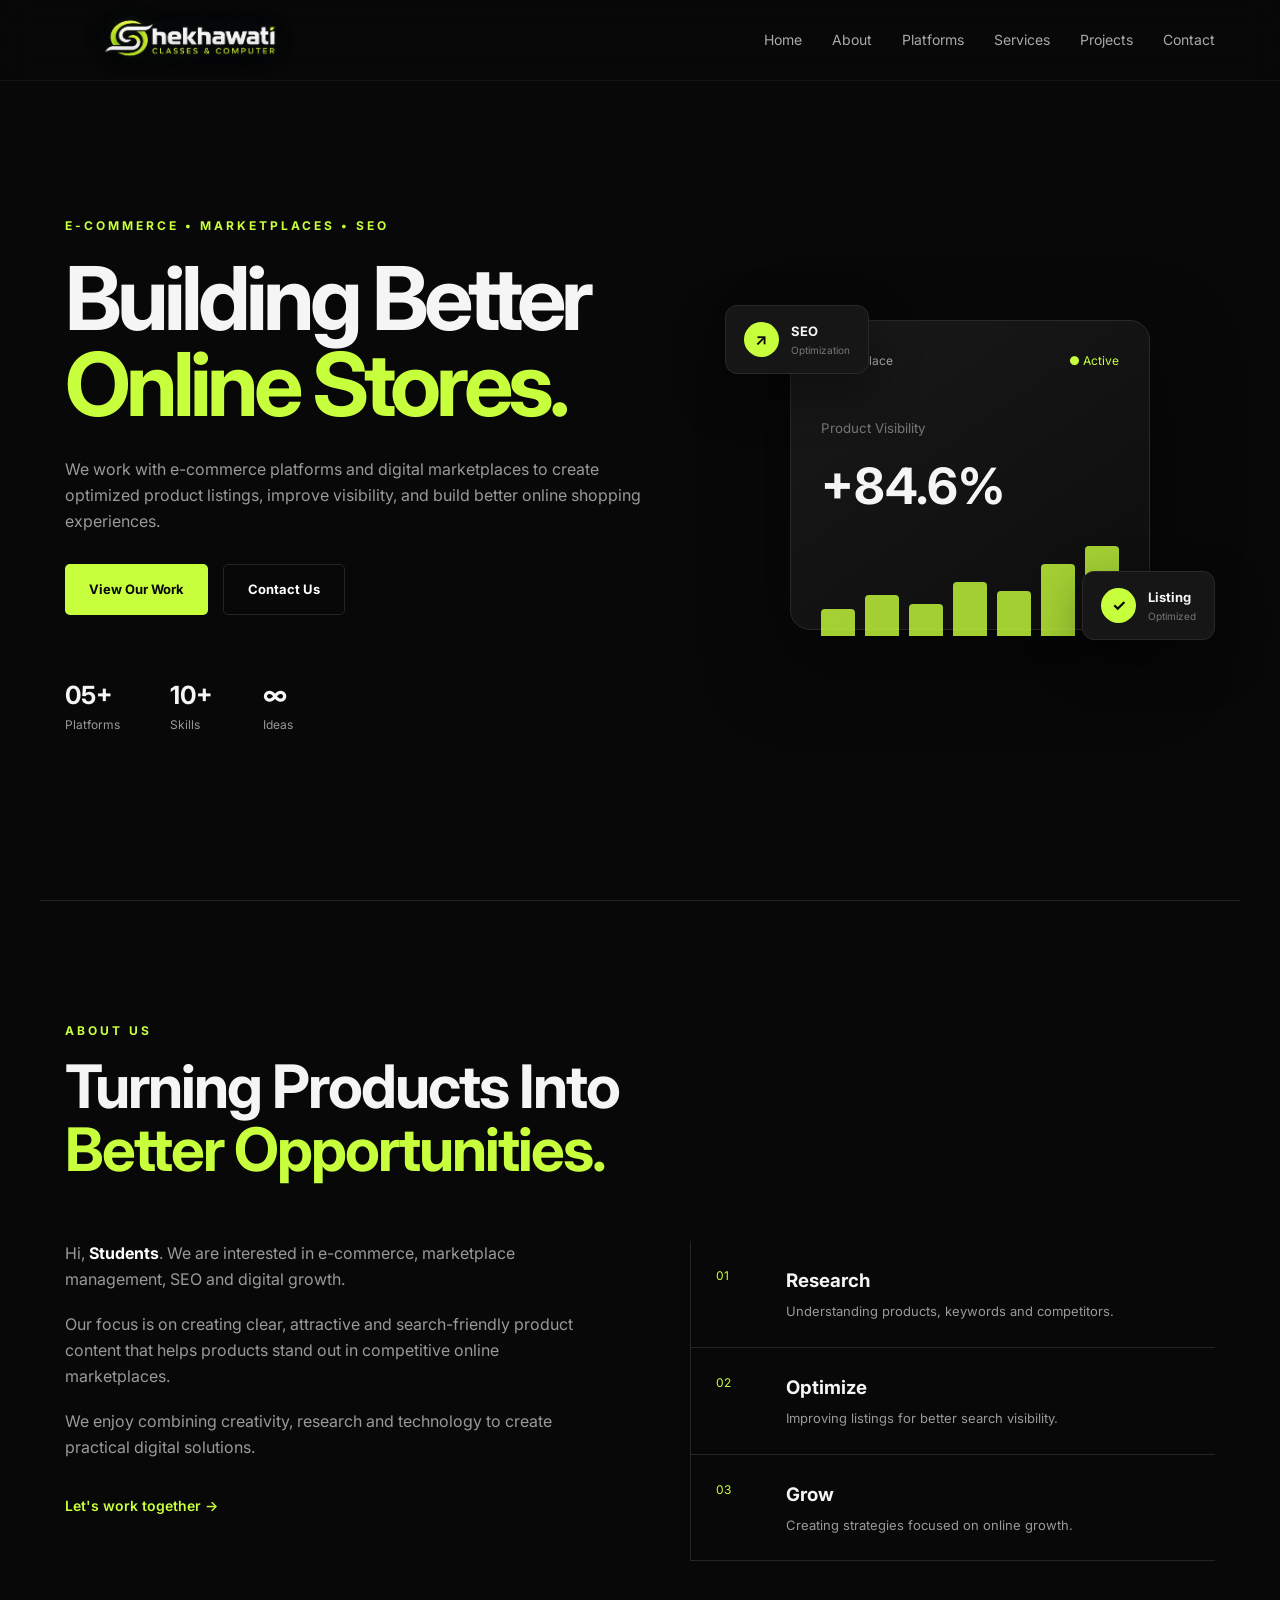
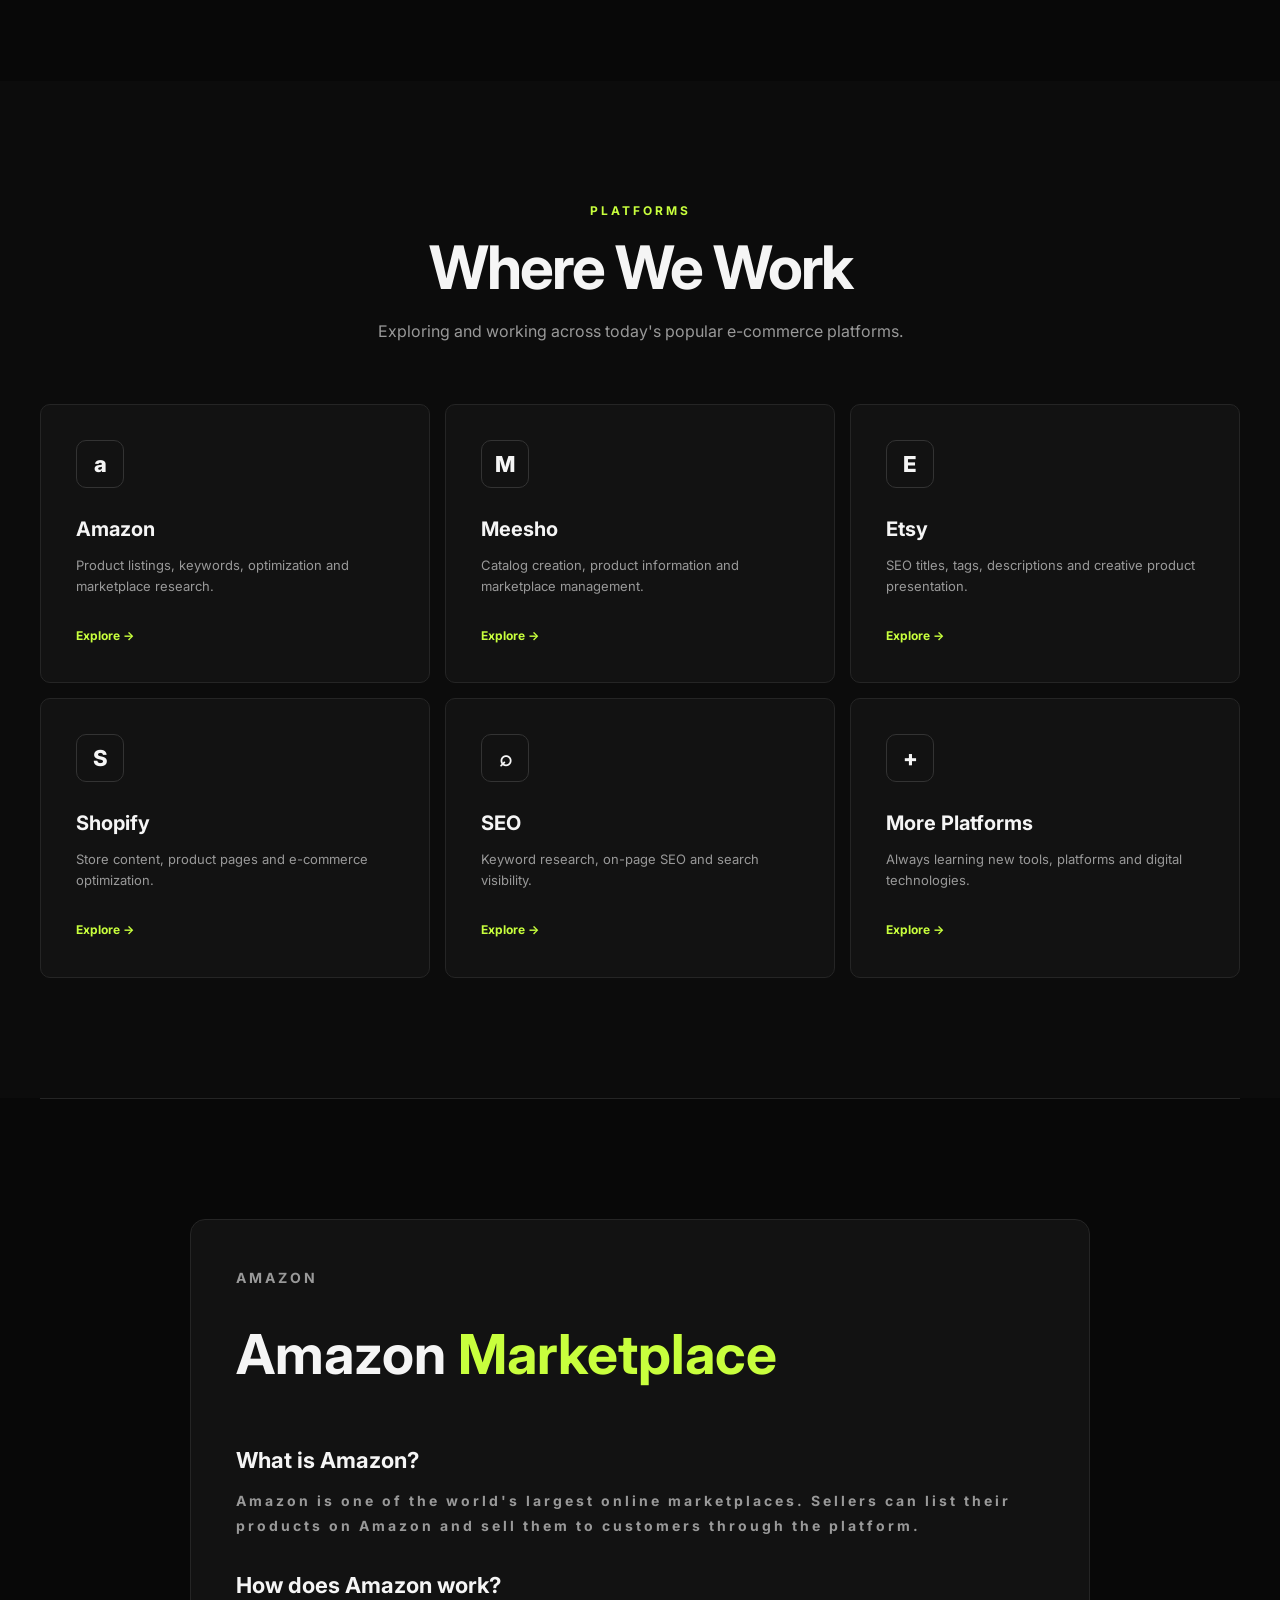
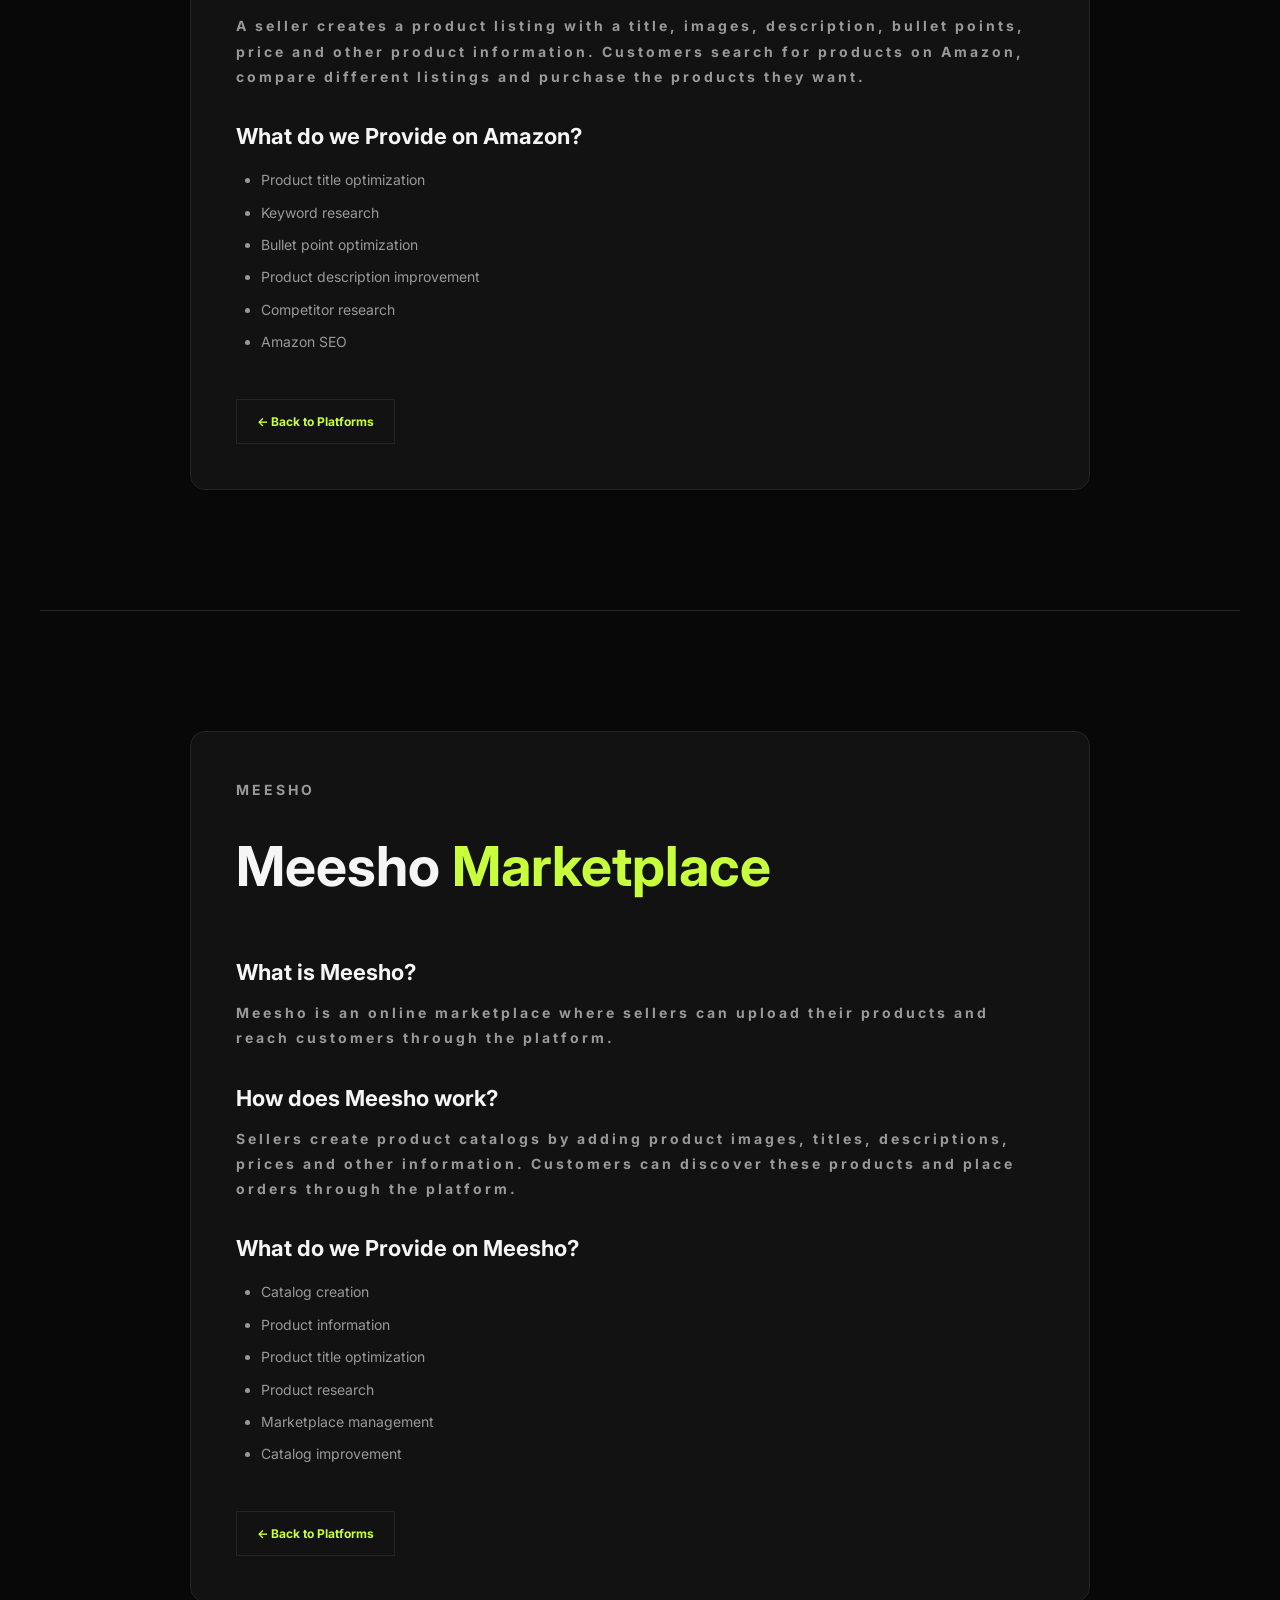
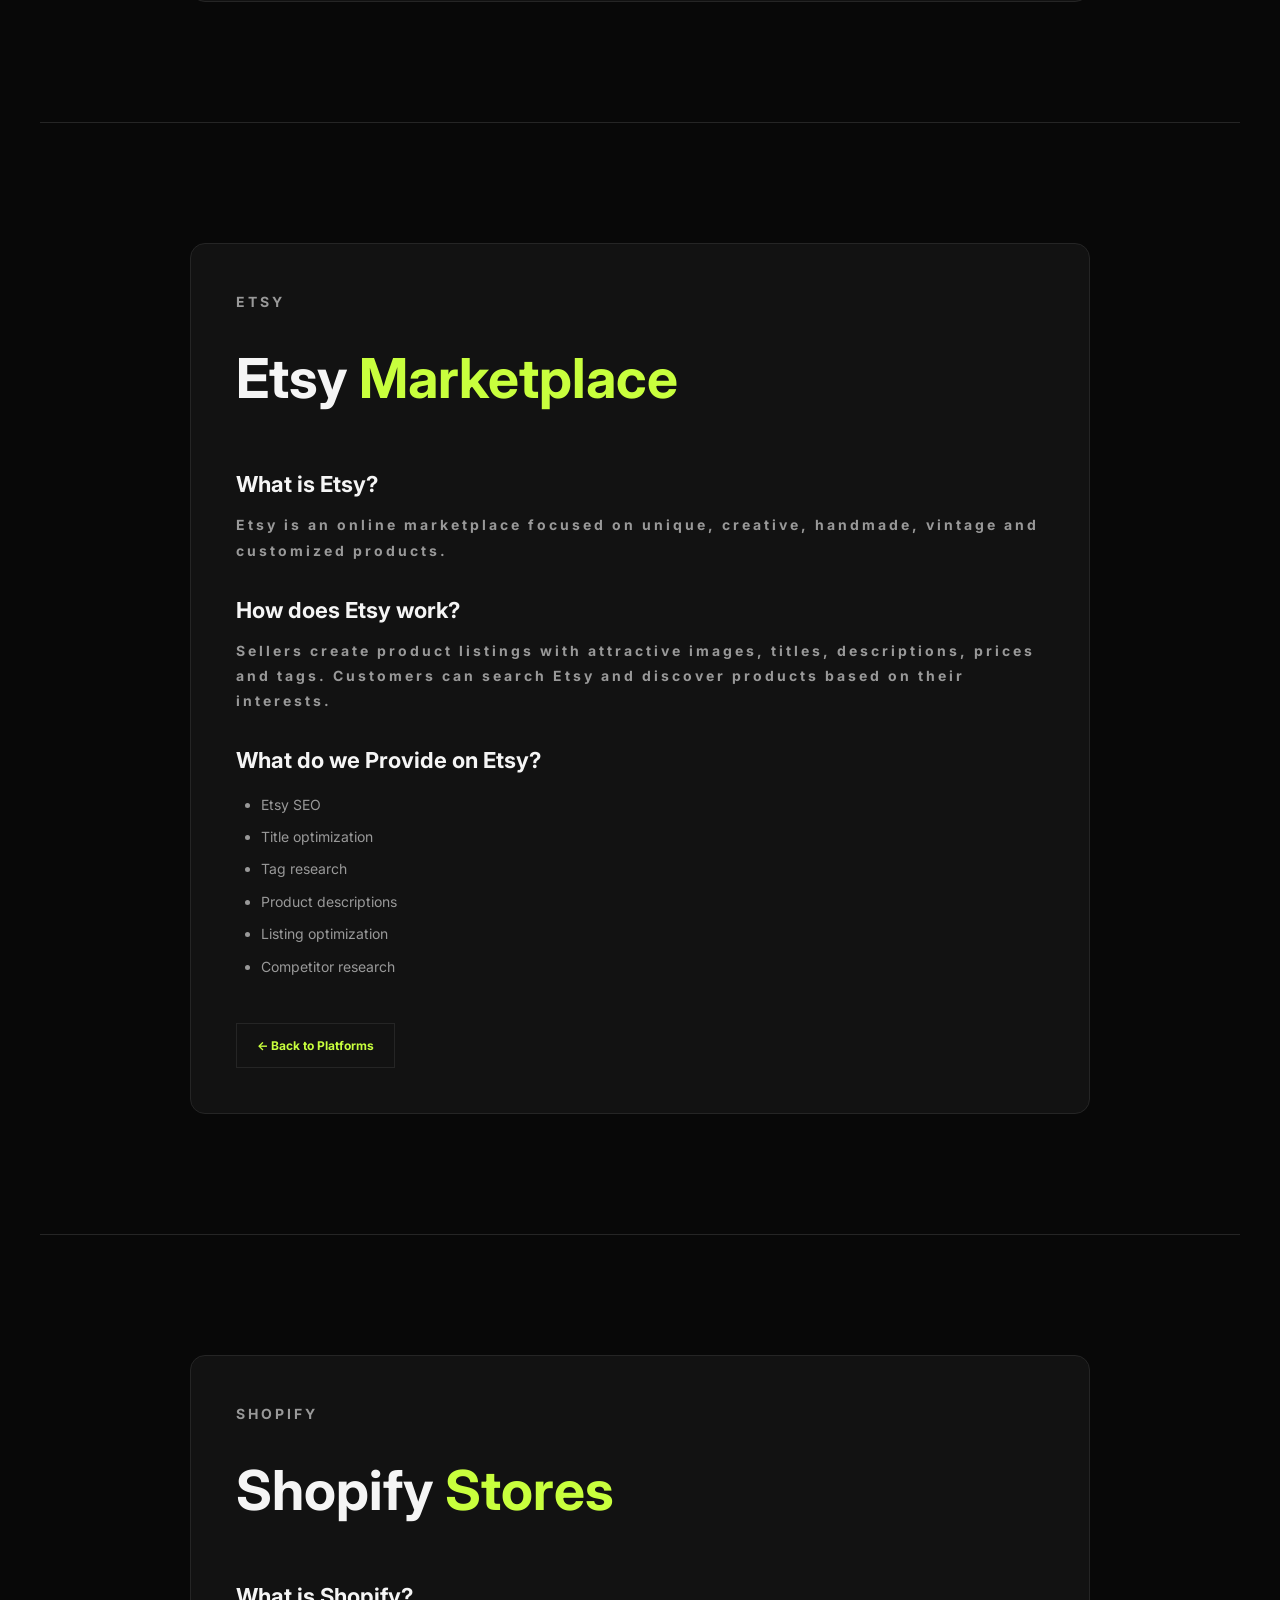
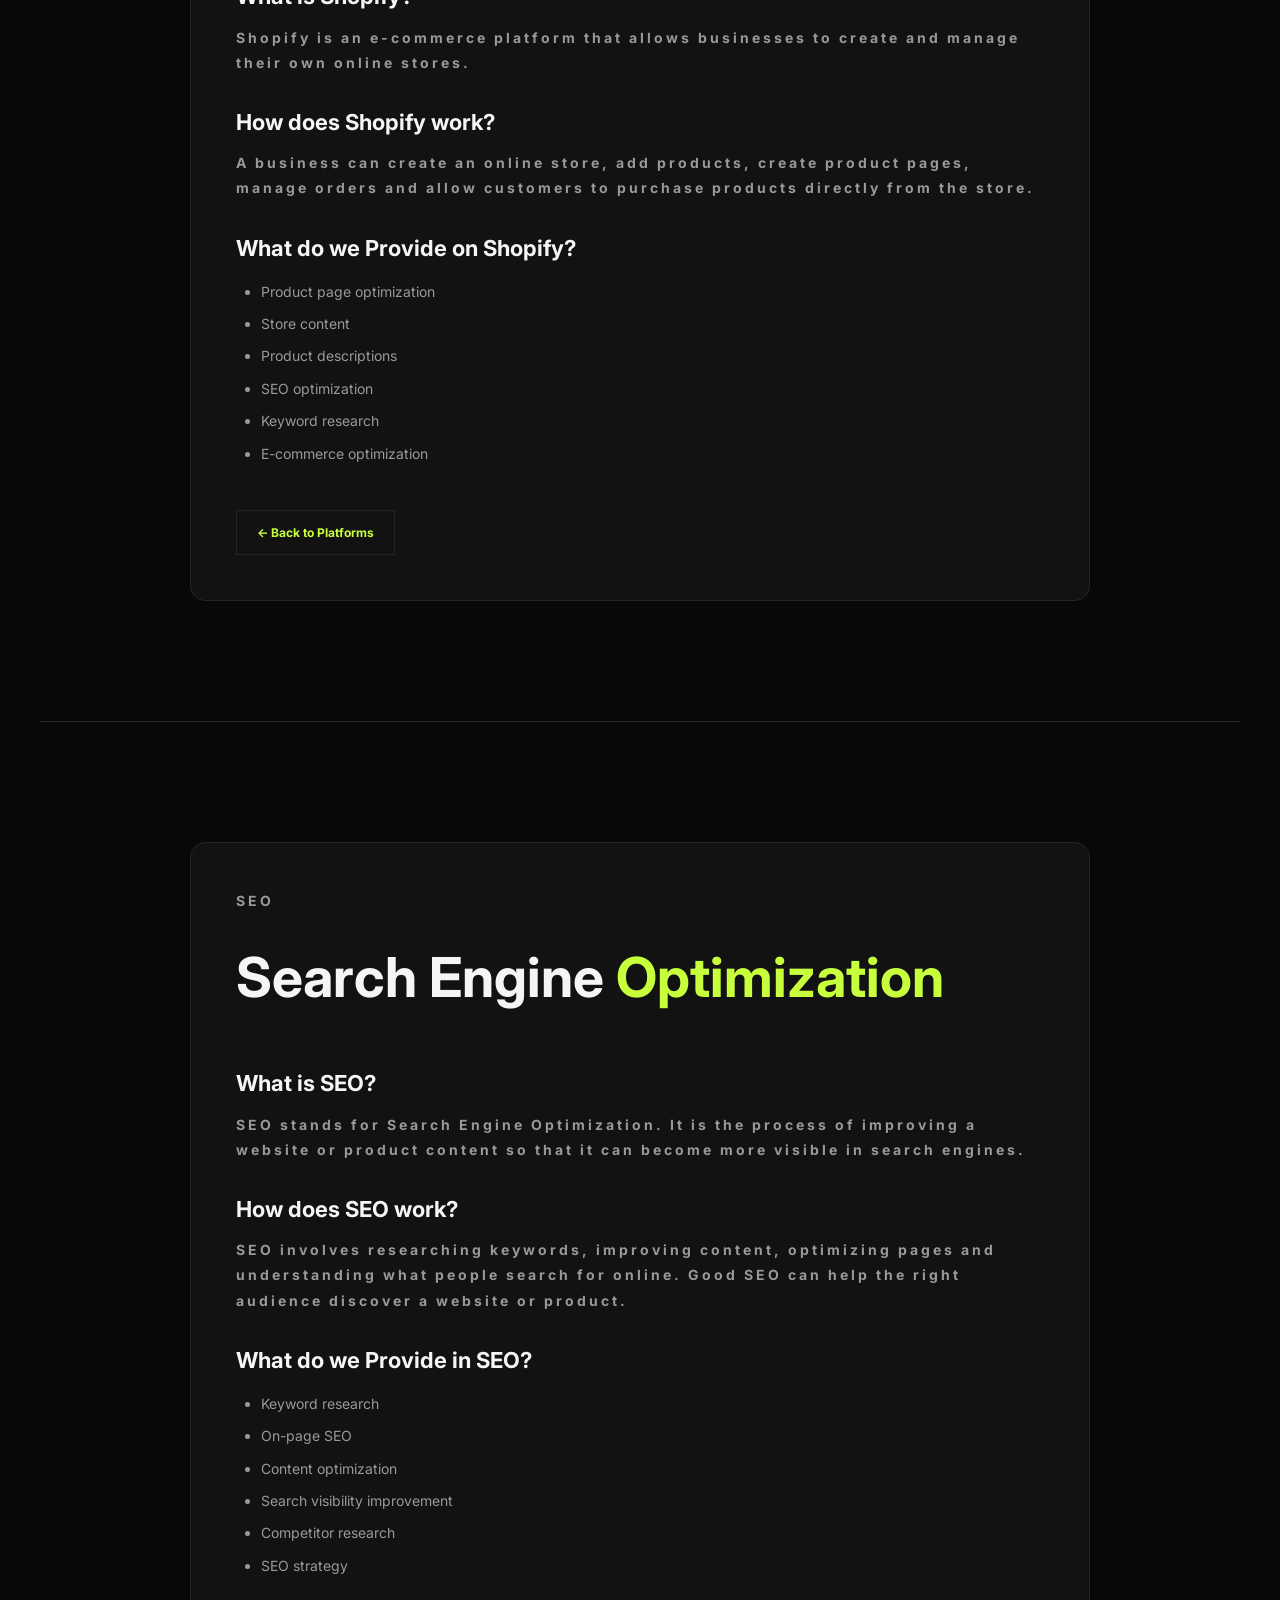
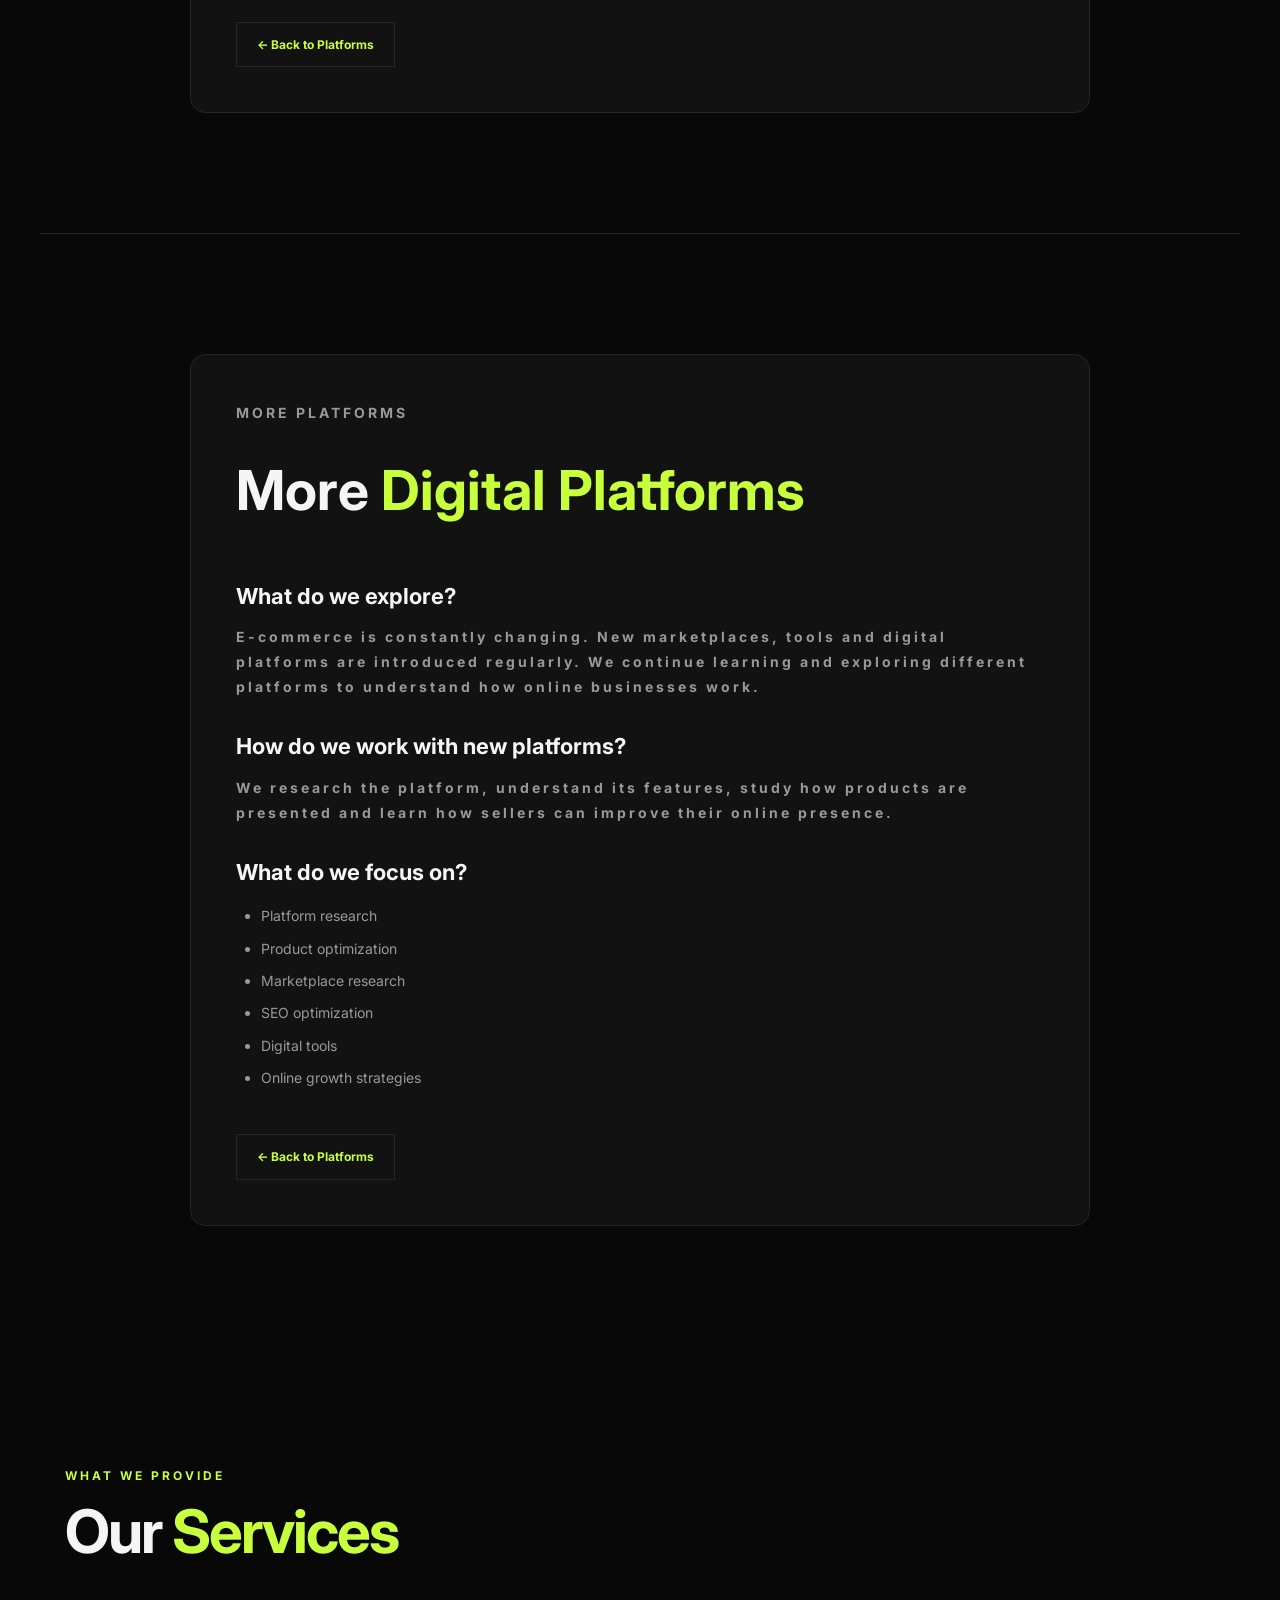
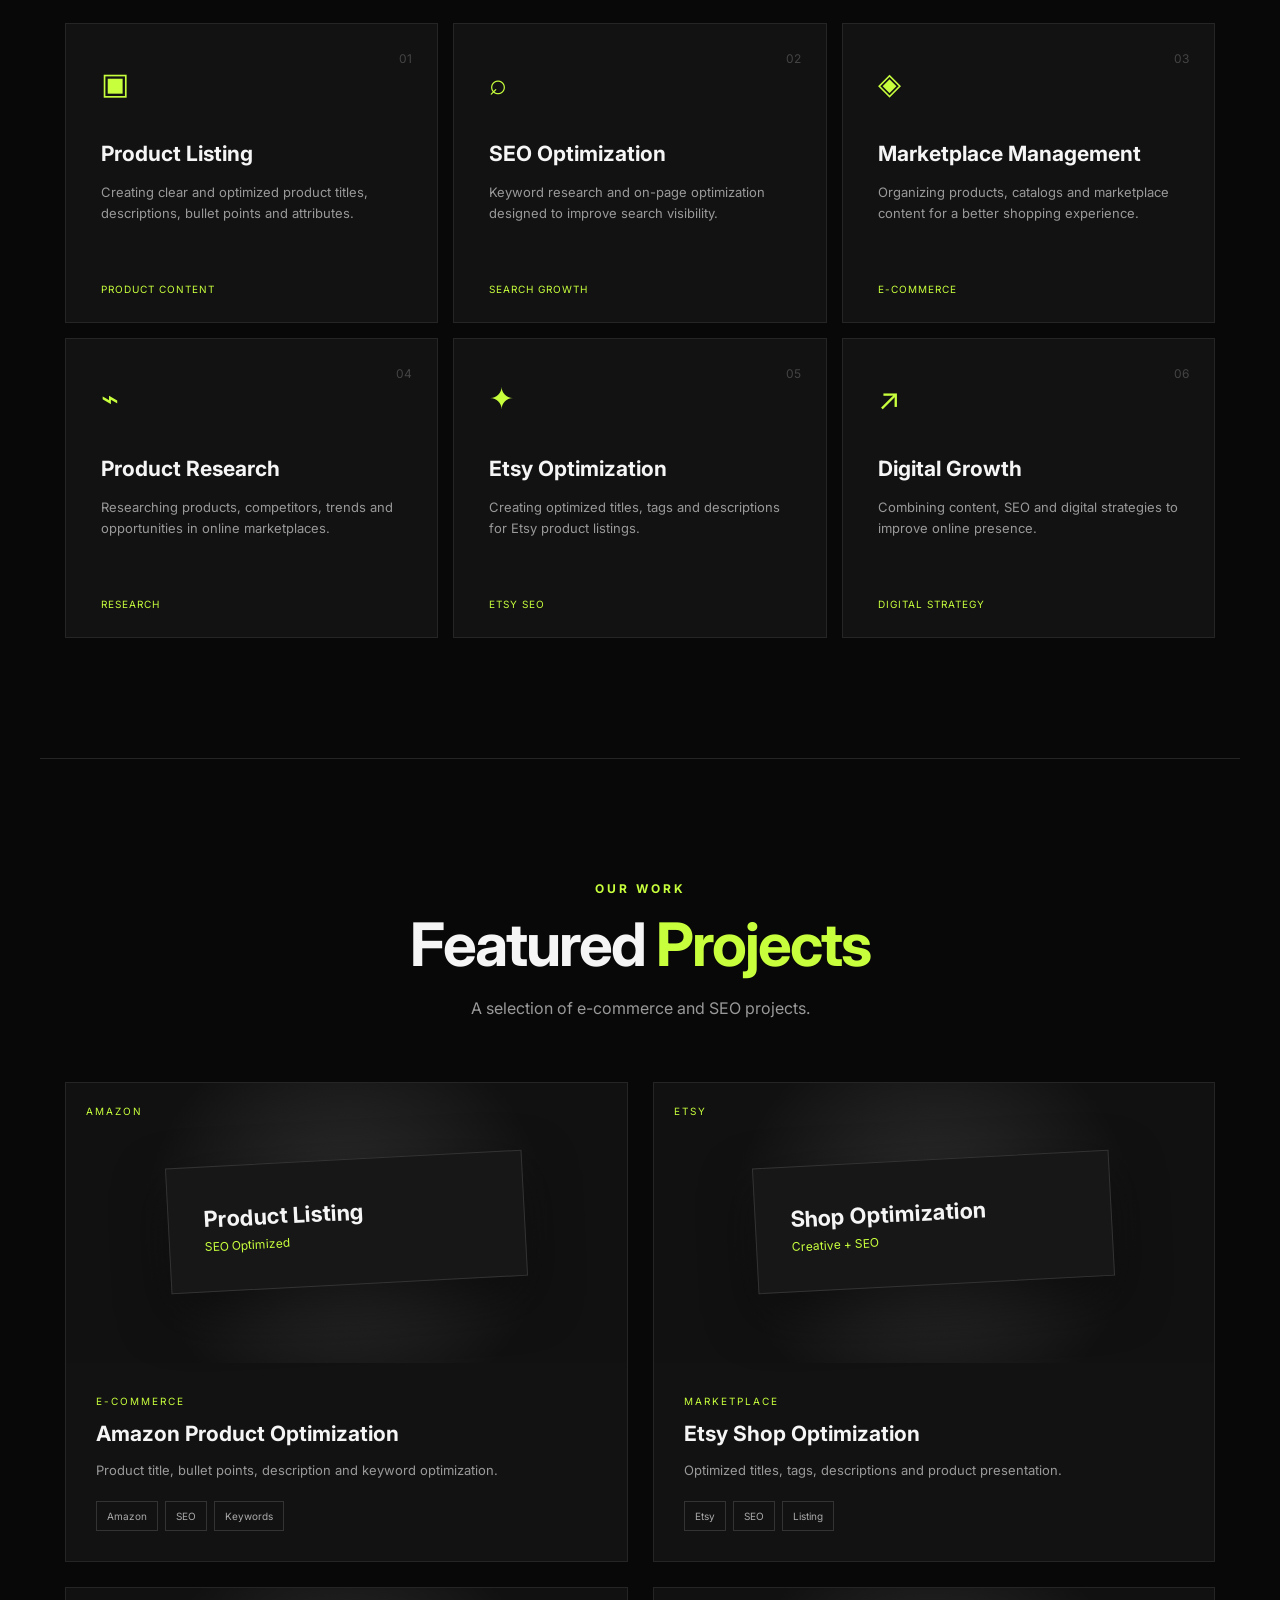
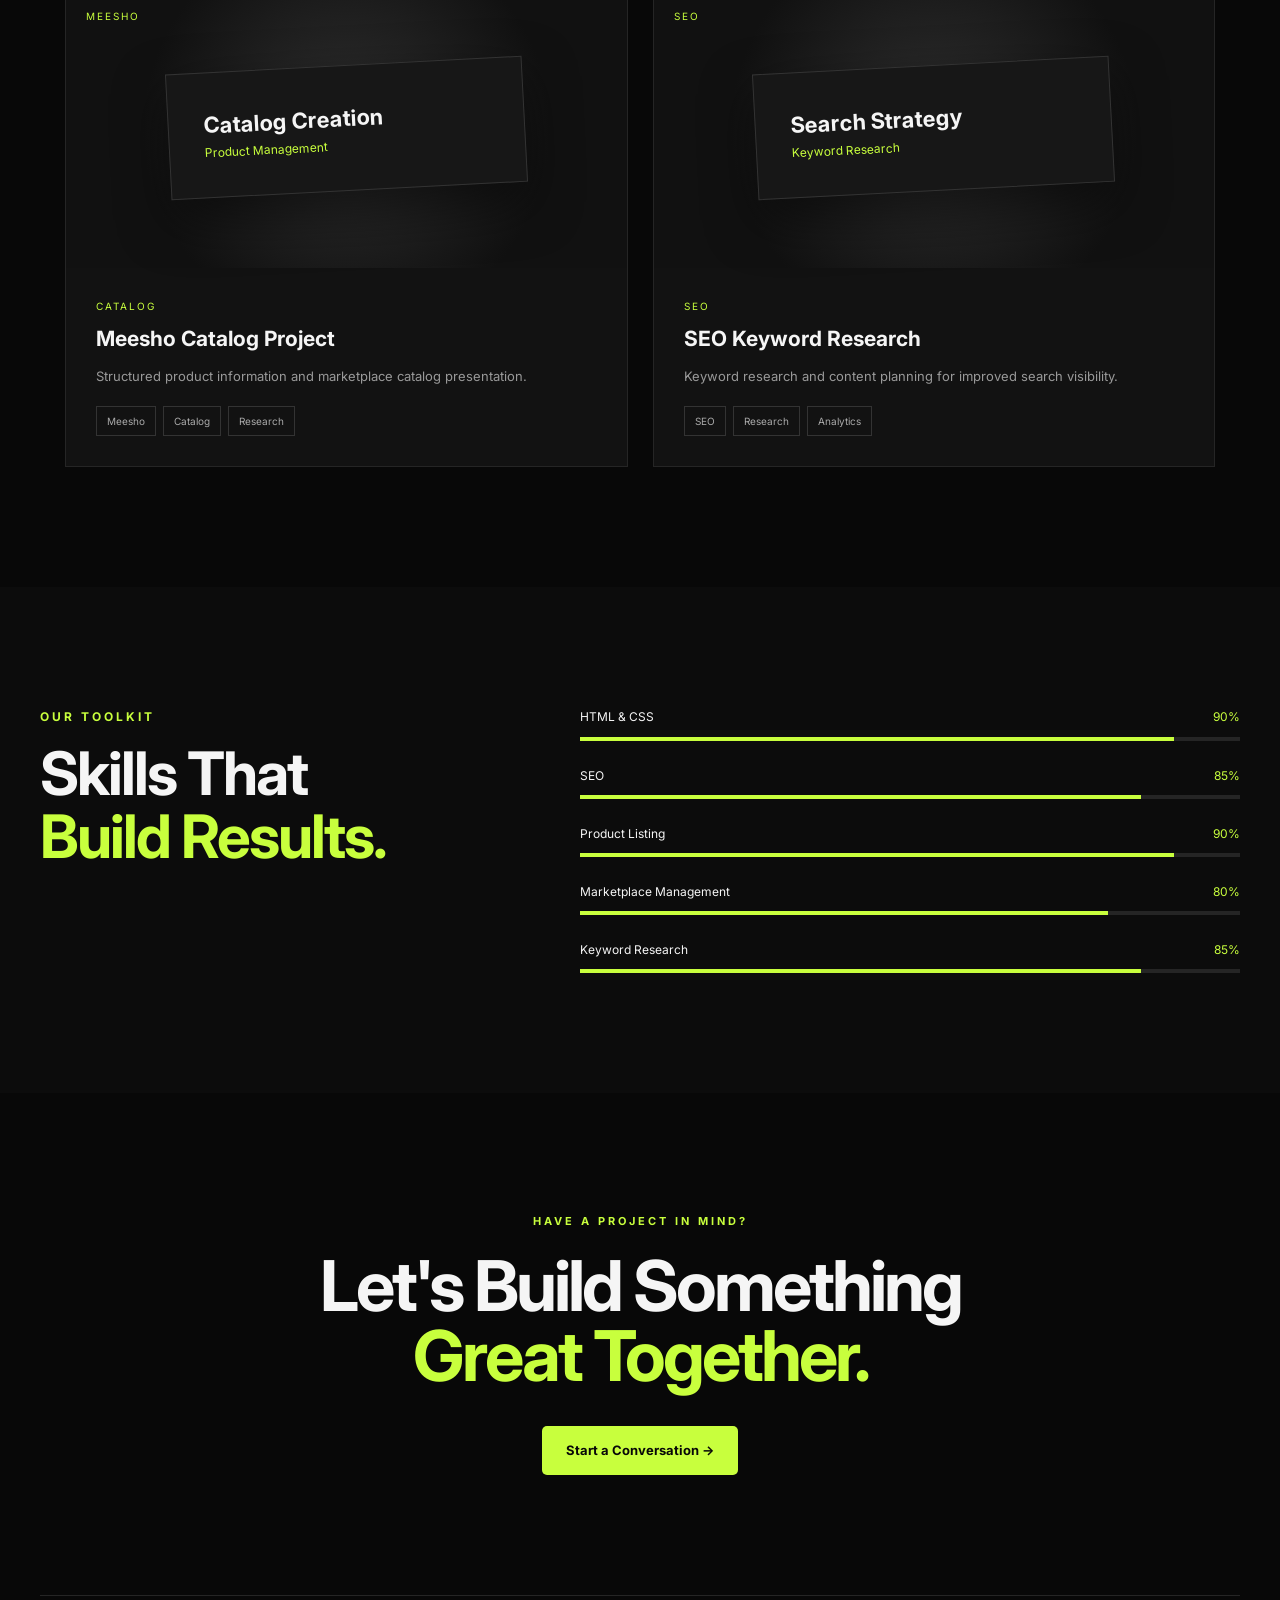
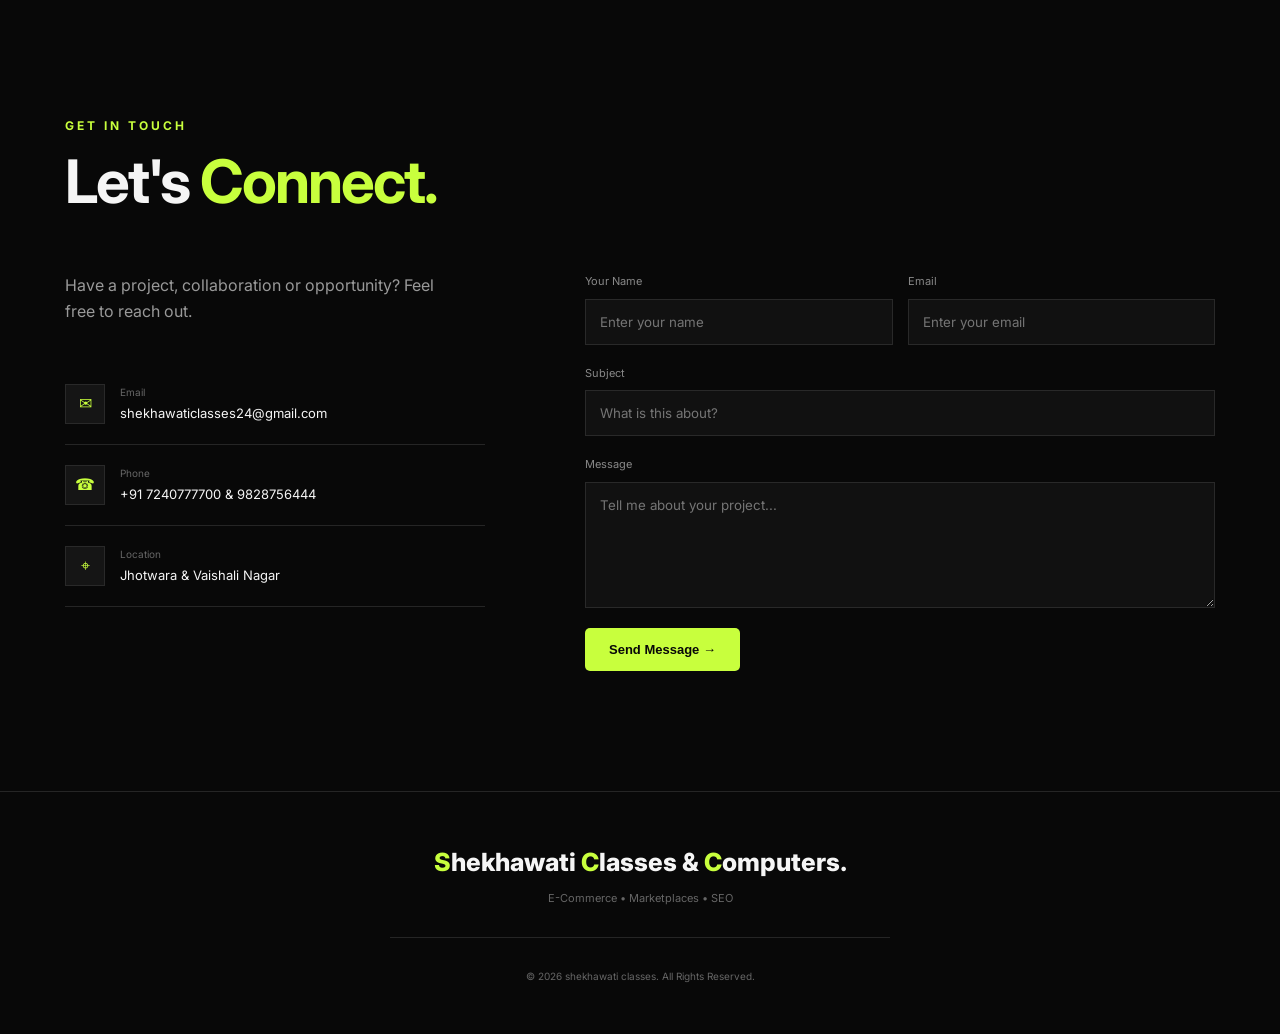
==== index.html @ 85d5b9d3 "Add files via upload" ====
<!DOCTYPE html>
<html lang="en">
<head>
    <meta charset="UTF-8">
    <meta name="viewport" content="width=device-width, initial-scale=1.0">

    <title>shekhawaticlasses&computers | E-Commerce & SEO Portfolio</title>

    <link rel="stylesheet" href="style.css">

    <link rel="preconnect" href="https://fonts.googleapis.com">
    <link rel="preconnect" href="https://fonts.gstatic.com" crossorigin>
    <link href="https://fonts.googleapis.com/css2?family=Inter:wght@400;500;600;700;800&display=swap" rel="stylesheet">
</head>

<body>

<header class="header">
    <nav class="navbar">

        <a href="#" class="logo">
            <img src="logo.png" alt="Shekhawati Classes & Computer">
        </a>

        <input type="checkbox" id="menu-toggle">
        <label for="menu-toggle" class="menu-icon">☰</label>

        <ul class="nav-links">
            <li><a href="#home">Home</a></li>
            <li><a href="#about">About</a></li>
            <li><a href="#platforms">Platforms</a></li>
            <li><a href="#services">Services</a></li>
            <li><a href="#projects">Projects</a></li>
            <li><a href="#contact">Contact</a></li>
        </ul>

    </nav>
</header>



<section class="hero" id="home">

    <div class="hero-content">

        <p class="small-heading">E-COMMERCE • MARKETPLACES • SEO</p>

        <h1>
            Building Better
            <span>Online Stores.</span>
        </h1>

        <p class="hero-text">
            We work with e-commerce platforms and digital marketplaces
            to create optimized product listings, improve visibility,
            and build better online shopping experiences.
        </p>

        <div class="hero-buttons">

            <a href="#projects" class="btn primary-btn">
                View Our Work
            </a>

            <a href="#contact" class="btn secondary-btn">
                Contact Us
            </a>

        </div>

        <div class="hero-stats">

            <div>
                <strong>05+</strong>
                <span>Platforms</span>
            </div>

            <div>
                <strong>10+</strong>
                <span>Skills</span>
            </div>

            <div>
                <strong>∞</strong>
                <span>Ideas</span>
            </div>

        </div>

    </div>


    <div class="hero-card">

        <div class="floating-card card-one">

            <span>↗</span>

            <div>
                <strong>SEO</strong>
                <small>Optimization</small>
            </div>

        </div>


        <div class="main-dashboard">

            <div class="dashboard-top">
                <span>Marketplace</span>
                <span class="status">● Active</span>
            </div>

            <div class="dashboard-number">

                <small>Product Visibility</small>

                <h2>+84.6%</h2>

            </div>

            <div class="chart">

                <div class="bar bar1"></div>
                <div class="bar bar2"></div>
                <div class="bar bar3"></div>
                <div class="bar bar4"></div>
                <div class="bar bar5"></div>
                <div class="bar bar6"></div>
                <div class="bar bar7"></div>

            </div>

        </div>


        <div class="floating-card card-two">

            <span>✓</span>

            <div>
                <strong>Listing</strong>
                <small>Optimized</small>
            </div>

        </div>

    </div>

</section>



<section class="section about" id="about">

    <div class="section-heading">

        <p>ABOUT US</p>

        <h2>
            Turning Products Into<br>
            <span>Better Opportunities.</span>
        </h2>

    </div>


    <div class="about-grid">

        <div class="about-text">

            <p>
                Hi, <strong>Students</strong>. We are interested in
                e-commerce, marketplace management, SEO and digital
                growth.
            </p>

            <p>
                Our focus is on creating clear, attractive and
                search-friendly product content that helps products
                stand out in competitive online marketplaces.
            </p>

            <p>
                We enjoy combining creativity, research and technology
                to create practical digital solutions.
            </p>

            <a href="#contact" class="text-link">
                Let's work together →
            </a>

        </div>


        <div class="about-box">

            <div class="about-box-item">

                <span>01</span>

                <div>
                    <h3>Research</h3>

                    <p>
                        Understanding products, keywords and competitors.
                    </p>
                </div>

            </div>


            <div class="about-box-item">

                <span>02</span>

                <div>
                    <h3>Optimize</h3>

                    <p>
                        Improving listings for better search visibility.
                    </p>
                </div>

            </div>


            <div class="about-box-item">

                <span>03</span>

                <div>
                    <h3>Grow</h3>

                    <p>
                        Creating strategies focused on online growth.
                    </p>
                </div>

            </div>

        </div>

    </div>

</section>


<!-- PLATFORMS -->

<section class="section platforms" id="platforms">

    <div class="section-heading center">

        <p>PLATFORMS</p>

        <h2>Where We Work</h2>

        <span>
            Exploring and working across today's popular
            e-commerce platforms.
        </span>

    </div>


    <div class="platform-grid">



        <div class="platform-card amazon">

            <div class="platform-icon">a</div>

            <h3>Amazon</h3>

            <p>
                Product listings, keywords, optimization and
                marketplace research.
            </p>

            <a href="#amazon-details">
                Explore →
            </a>

        </div>



        <div class="platform-card meesho">

            <div class="platform-icon">M</div>

            <h3>Meesho</h3>

            <p>
                Catalog creation, product information and
                marketplace management.
            </p>

            <a href="#meesho-details">
                Explore →
            </a>

        </div>



        <div class="platform-card etsy">

            <div class="platform-icon">E</div>

            <h3>Etsy</h3>

            <p>
                SEO titles, tags, descriptions and creative
                product presentation.
            </p>

            <a href="#etsy-details">
                Explore →
            </a>

        </div>



        <div class="platform-card shopify">

            <div class="platform-icon">S</div>

            <h3>Shopify</h3>

            <p>
                Store content, product pages and e-commerce
                optimization.
            </p>

            <a href="#shopify-details">
                Explore →
            </a>

        </div>



        <div class="platform-card seo">

            <div class="platform-icon">⌕</div>

            <h3>SEO</h3>

            <p>
                Keyword research, on-page SEO and search visibility.
            </p>

            <a href="#seo-details">
                Explore →
            </a>

        </div>



        <div class="platform-card more">

            <div class="platform-icon">+</div>

            <h3>More Platforms</h3>

            <p>
                Always learning new tools, platforms and
                digital technologies.
            </p>

            <a href="#more-details">
                Explore →
            </a>

        </div>

    </div>

</section>




<section class="platform-details" id="amazon-details">

    <div class="details-content">

        <p>AMAZON</p>

        <h2>
            Amazon <span>Marketplace</span>
        </h2>

        <h3>What is Amazon?</h3>

        <p>
            Amazon is one of the world's largest online marketplaces.
            Sellers can list their products on Amazon and sell them
            to customers through the platform.
        </p>


        <h3>How does Amazon work?</h3>

        <p>
            A seller creates a product listing with a title, images,
            description, bullet points, price and other product
            information. Customers search for products on Amazon,
            compare different listings and purchase the products
            they want.
        </p>


        <h3>What do we Provide on Amazon?</h3>

        <ul>
            <li>Product title optimization</li>
            <li>Keyword research</li>
            <li>Bullet point optimization</li>
            <li>Product description improvement</li>
            <li>Competitor research</li>
            <li>Amazon SEO</li>
        </ul>


        <a href="#platforms" class="details-back">
            ← Back to Platforms
        </a>

    </div>

</section>




<section class="platform-details" id="meesho-details">

    <div class="details-content">

        <p>MEESHO</p>

        <h2>
            Meesho <span>Marketplace</span>
        </h2>

        <h3>What is Meesho?</h3>

        <p>
            Meesho is an online marketplace where sellers can upload
            their products and reach customers through the platform.
        </p>


        <h3>How does Meesho work?</h3>

        <p>
            Sellers create product catalogs by adding product images,
            titles, descriptions, prices and other information.
            Customers can discover these products and place orders
            through the platform.
        </p>


        <h3>What do we Provide on Meesho?</h3>

        <ul>
            <li>Catalog creation</li>
            <li>Product information</li>
            <li>Product title optimization</li>
            <li>Product research</li>
            <li>Marketplace management</li>
            <li>Catalog improvement</li>
        </ul>


        <a href="#platforms" class="details-back">
            ← Back to Platforms
        </a>

    </div>

</section>




<section class="platform-details" id="etsy-details">

    <div class="details-content">

        <p>ETSY</p>

        <h2>
            Etsy <span>Marketplace</span>
        </h2>

        <h3>What is Etsy?</h3>

        <p>
            Etsy is an online marketplace focused on unique,
            creative, handmade, vintage and customized products.
        </p>


        <h3>How does Etsy work?</h3>

        <p>
            Sellers create product listings with attractive images,
            titles, descriptions, prices and tags. Customers can
            search Etsy and discover products based on their interests.
        </p>


        <h3>What do we Provide on Etsy?</h3>

        <ul>
            <li>Etsy SEO</li>
            <li>Title optimization</li>
            <li>Tag research</li>
            <li>Product descriptions</li>
            <li>Listing optimization</li>
            <li>Competitor research</li>
        </ul>


        <a href="#platforms" class="details-back">
            ← Back to Platforms
        </a>

    </div>

</section>




<section class="platform-details" id="shopify-details">

    <div class="details-content">

        <p>SHOPIFY</p>

        <h2>
            Shopify <span>Stores</span>
        </h2>

        <h3>What is Shopify?</h3>

        <p>
            Shopify is an e-commerce platform that allows businesses
            to create and manage their own online stores.
        </p>


        <h3>How does Shopify work?</h3>

        <p>
            A business can create an online store, add products,
            create product pages, manage orders and allow customers
            to purchase products directly from the store.
        </p>


        <h3>What do we Provide on Shopify?</h3>

        <ul>
            <li>Product page optimization</li>
            <li>Store content</li>
            <li>Product descriptions</li>
            <li>SEO optimization</li>
            <li>Keyword research</li>
            <li>E-commerce optimization</li>
        </ul>


        <a href="#platforms" class="details-back">
            ← Back to Platforms
        </a>

    </div>

</section>




<section class="platform-details" id="seo-details">

    <div class="details-content">

        <p>SEO</p>

        <h2>
            Search Engine <span>Optimization</span>
        </h2>

        <h3>What is SEO?</h3>

        <p>
            SEO stands for Search Engine Optimization. It is the
            process of improving a website or product content so
            that it can become more visible in search engines.
        </p>


        <h3>How does SEO work?</h3>

        <p>
            SEO involves researching keywords, improving content,
            optimizing pages and understanding what people search
            for online. Good SEO can help the right audience discover
            a website or product.
        </p>


        <h3>What do we Provide in SEO?</h3>

        <ul>
            <li>Keyword research</li>
            <li>On-page SEO</li>
            <li>Content optimization</li>
            <li>Search visibility improvement</li>
            <li>Competitor research</li>
            <li>SEO strategy</li>
        </ul>


        <a href="#platforms" class="details-back">
            ← Back to Platforms
        </a>

    </div>

</section>




<section class="platform-details" id="more-details">

    <div class="details-content">

        <p>MORE PLATFORMS</p>

        <h2>
            More <span>Digital Platforms</span>
        </h2>

        <h3>What do we explore?</h3>

        <p>
            E-commerce is constantly changing. New marketplaces,
            tools and digital platforms are introduced regularly.
            We continue learning and exploring different platforms
            to understand how online businesses work.
        </p>


        <h3>How do we work with new platforms?</h3>

        <p>
            We research the platform, understand its features,
            study how products are presented and learn how sellers
            can improve their online presence.
        </p>


        <h3>What do we focus on?</h3>

        <ul>
            <li>Platform research</li>
            <li>Product optimization</li>
            <li>Marketplace research</li>
            <li>SEO optimization</li>
            <li>Digital tools</li>
            <li>Online growth strategies</li>
        </ul>


        <a href="#platforms" class="details-back">
            ← Back to Platforms
        </a>

    </div>

</section>




<section class="section services" id="services">

    <div class="section-heading">

        <p>WHAT WE PROVIDE</p>

        <h2>
            Our <span>Services</span>
        </h2>

    </div>


    <div class="services-grid">

        <article class="service-card">

            <div class="service-number">01</div>

            <div class="service-icon">▣</div>

            <h3>Product Listing</h3>

            <p>
                Creating clear and optimized product titles,
                descriptions, bullet points and attributes.
            </p>

            <span>Product Content</span>

        </article>


        <article class="service-card">

            <div class="service-number">02</div>

            <div class="service-icon">⌕</div>

            <h3>SEO Optimization</h3>

            <p>
                Keyword research and on-page optimization
                designed to improve search visibility.
            </p>

            <span>Search Growth</span>

        </article>


        <article class="service-card">

            <div class="service-number">03</div>

            <div class="service-icon">◈</div>

            <h3>Marketplace Management</h3>

            <p>
                Organizing products, catalogs and marketplace
                content for a better shopping experience.
            </p>

            <span>E-Commerce</span>

        </article>


        <article class="service-card">

            <div class="service-number">04</div>

            <div class="service-icon">⌁</div>

            <h3>Product Research</h3>

            <p>
                Researching products, competitors, trends and
                opportunities in online marketplaces.
            </p>

            <span>Research</span>

        </article>


        <article class="service-card">

            <div class="service-number">05</div>

            <div class="service-icon">✦</div>

            <h3>Etsy Optimization</h3>

            <p>
                Creating optimized titles, tags and descriptions
                for Etsy product listings.
            </p>

            <span>Etsy SEO</span>

        </article>


        <article class="service-card">

            <div class="service-number">06</div>

            <div class="service-icon">↗</div>

            <h3>Digital Growth</h3>

            <p>
                Combining content, SEO and digital strategies
                to improve online presence.
            </p>

            <span>Digital Strategy</span>

        </article>

    </div>

</section>




<section class="section projects" id="projects">

    <div class="section-heading center">

        <p>OUR WORK</p>

        <h2>
            Featured <span>Projects</span>
        </h2>

        <span>
            A selection of e-commerce and SEO projects.
        </span>

    </div>


    <div class="projects-grid">


        <article class="project-card">

            <div class="project-image amazon-project">

                <span>AMAZON</span>

                <div class="project-preview">
                    <h3>Product Listing</h3>
                    <p>SEO Optimized</p>
                </div>

            </div>


            <div class="project-content">

                <p class="project-category">
                    E-COMMERCE
                </p>

                <h3>
                    Amazon Product Optimization
                </h3>

                <p>
                    Product title, bullet points, description and
                    keyword optimization.
                </p>

                <div class="tags">
                    <span>Amazon</span>
                    <span>SEO</span>
                    <span>Keywords</span>
                </div>

            </div>

        </article>



        <article class="project-card">

            <div class="project-image etsy-project">

                <span>ETSY</span>

                <div class="project-preview">
                    <h3>Shop Optimization</h3>
                    <p>Creative + SEO</p>
                </div>

            </div>


            <div class="project-content">

                <p class="project-category">
                    MARKETPLACE
                </p>

                <h3>
                    Etsy Shop Optimization
                </h3>

                <p>
                    Optimized titles, tags, descriptions and
                    product presentation.
                </p>

                <div class="tags">
                    <span>Etsy</span>
                    <span>SEO</span>
                    <span>Listing</span>
                </div>

            </div>

        </article>



        <article class="project-card">

            <div class="project-image meesho-project">

                <span>MEESHO</span>

                <div class="project-preview">
                    <h3>Catalog Creation</h3>
                    <p>Product Management</p>
                </div>

            </div>


            <div class="project-content">

                <p class="project-category">
                    CATALOG
                </p>

                <h3>
                    Meesho Catalog Project
                </h3>

                <p>
                    Structured product information and marketplace
                    catalog presentation.
                </p>

                <div class="tags">
                    <span>Meesho</span>
                    <span>Catalog</span>
                    <span>Research</span>
                </div>

            </div>

        </article>



        <article class="project-card">

            <div class="project-image seo-project">

                <span>SEO</span>

                <div class="project-preview">
                    <h3>Search Strategy</h3>
                    <p>Keyword Research</p>
                </div>

            </div>


            <div class="project-content">

                <p class="project-category">
                    SEO
                </p>

                <h3>
                    SEO Keyword Research
                </h3>

                <p>
                    Keyword research and content planning for
                    improved search visibility.
                </p>

                <div class="tags">
                    <span>SEO</span>
                    <span>Research</span>
                    <span>Analytics</span>
                </div>

            </div>

        </article>

    </div>

</section>




<section class="section skills">

    <div class="skills-grid">

        <div class="section-heading">

            <p>OUR TOOLKIT</p>

            <h2>
                Skills That<br>
                <span>Build Results.</span>
            </h2>

        </div>


        <div class="skills-list">


            <div class="skill">

                <div class="skill-info">
                    <span>HTML & CSS</span>
                    <span>90%</span>
                </div>

                <div class="skill-bar">
                    <span style="width: 90%;"></span>
                </div>

            </div>


            <div class="skill">

                <div class="skill-info">
                    <span>SEO</span>
                    <span>85%</span>
                </div>

                <div class="skill-bar">
                    <span style="width: 85%;"></span>
                </div>

            </div>


            <div class="skill">

                <div class="skill-info">
                    <span>Product Listing</span>
                    <span>90%</span>
                </div>

                <div class="skill-bar">
                    <span style="width: 90%;"></span>
                </div>

            </div>


            <div class="skill">

                <div class="skill-info">
                    <span>Marketplace Management</span>
                    <span>80%</span>
                </div>

                <div class="skill-bar">
                    <span style="width: 80%;"></span>
                </div>

            </div>


            <div class="skill">

                <div class="skill-info">
                    <span>Keyword Research</span>
                    <span>85%</span>
                </div>

                <div class="skill-bar">
                    <span style="width: 85%;"></span>
                </div>

            </div>

        </div>

    </div>

</section>




<section class="cta">

    <div>

        <p>HAVE A PROJECT IN MIND?</p>

        <h2>
            Let's Build Something
            <span>Great Together.</span>
        </h2>

        <a href="#contact" class="btn primary-btn">
            Start a Conversation →
        </a>

    </div>

</section>




<section class="section contact" id="contact">

    <div class="section-heading">

        <p>GET IN TOUCH</p>

        <h2>
            Let's <span>Connect.</span>
        </h2>

    </div>


    <div class="contact-grid">


        <div class="contact-info">

            <p>
                Have a project, collaboration or opportunity?
                Feel free to reach out.
            </p>


            <div class="contact-item">

                <span>✉</span>

                <div>

                    <small>Email</small>

                    <a href="mailto:shekhawaticlasses24@gmail.com">
                        shekhawaticlasses24@gmail.com
                    </a>

                </div>

            </div>


            <div class="contact-item">

                <span>☎</span>

                <div>

                    <small>Phone</small>

                    <a href="tel:+917240777700">
                        +91 7240777700 & 9828756444
                    </a>

                </div>

            </div>


            <div class="contact-item">

                <span>⌖</span>

                <div>

                    <small>Location</small>

                    <p>Jhotwara & Vaishali Nagar</p>

                </div>

            </div>

        </div>


        <form class="contact-form">

            <div class="input-row">

                <div class="input-group">

                    <label>Your Name</label>

                    <input
                        type="text"
                        placeholder="Enter your name"
                    >

                </div>


                <div class="input-group">

                    <label>Email</label>

                    <input
                        type="email"
                        placeholder="Enter your email"
                    >

                </div>

            </div>


            <div class="input-group">

                <label>Subject</label>

                <input
                    type="text"
                    placeholder="What is this about?"
                >

            </div>


            <div class="input-group">

                <label>Message</label>

                <textarea
                    rows="6"
                    placeholder="Tell me about your project..."
                ></textarea>

            </div>


            <button type="submit" class="btn primary-btn">
                Send Message →
            </button>

        </form>

    </div>

</section>



<!-- FOOTER -->

<footer>

    <div class="footer-logo">
        <span>S</span>hekhawati <span>C</span>lasses & <span>C</span>omputers.
    </div>

    <p>
        E-Commerce • Marketplaces • SEO
    </p>

    <div class="footer-line"></div>

    <p class="copyright">
        © 2026 shekhawati classes. All Rights Reserved.
    </p>

</footer>


</body>
</html>
---- style.css ----
* {
    margin: 0;
    padding: 0;
    box-sizing: border-box;
}

html {
    scroll-behavior: smooth;
}

body {
    font-family: "Inter", sans-serif;
    background: #080808;
    color: #f5f5f5;
    line-height: 1.6;
}

a {
    text-decoration: none;
    color: inherit;
}

ul {
    list-style: none;
}

:root {
    --bg: #080808;
    --bg-light: #101010;
    --card: #121212;
    --card-hover: #181818;
    --text: #f5f5f5;
    --muted: #999;
    --border: #252525;
    --accent: #c8ff3d;
}

.header {
    width: 100%;
    position: fixed;
    top: 0;
    left: 0;
    z-index: 1000;
    background: rgba(8, 8, 8, 0.88);
    backdrop-filter: blur(15px);
    border-bottom: 1px solid rgba(255, 255, 255, 0.05);
}

.navbar {
    max-width: 1200px;
    margin: auto;
    height: 80px;
    display: flex;
    align-items: center;
    justify-content: space-between;
    padding: 0 25px;
}

.logo {
    display: flex;
    align-items: center;
}

.logo img {
    width: 250px;
    height: auto;
    display: block;
    
}

.logo span,
.footer-logo span {
    color: var(--accent);
}

.nav-links {
    display: flex;
    gap: 30px;
}

.nav-links a {
    color: #aaa;
    font-size: 14px;
    transition: 0.3s;
}

.nav-links a:hover {
    color: var(--accent);
}

#menu-toggle {
    display: none;
}

.menu-icon {
    display: none;
    font-size: 28px;
    cursor: pointer;
}

.section {
    max-width: 1200px;
    margin: auto;
    padding: 120px 25px;
}

.section-heading p {
    color: var(--accent);
    font-size: 12px;
    font-weight: 700;
    letter-spacing: 3px;
    margin-bottom: 15px;
}

.section-heading h2 {
    font-size: clamp(35px, 5vw, 60px);
    line-height: 1.05;
    letter-spacing: -2px;
}

.section-heading h2 span {
    color: var(--accent);
}

.section-heading.center {
    text-align: center;
    margin-bottom: 60px;
}

.section-heading.center > span {
    display: block;
    color: var(--muted);
    max-width: 550px;
    margin: 20px auto 0;
}

.hero {
    min-height: 100vh;
    max-width: 1200px;
    margin: auto;
    padding: 150px 25px 100px;
    display: grid;
    grid-template-columns: 1.1fr 0.9fr;
    gap: 60px;
    align-items: center;
}

.small-heading {
    color: var(--accent);
    font-size: 12px;
    font-weight: 700;
    letter-spacing: 3px;
    margin-bottom: 20px;
}

.hero h1 {
    font-size: clamp(50px, 7vw, 88px);
    line-height: 0.98;
    letter-spacing: -5px;
    max-width: 750px;
}

.hero h1 span {
    color: var(--accent);
}

.hero-text {
    color: var(--muted);
    max-width: 600px;
    margin: 30px 0;
    font-size: 16px;
}

.hero-buttons {
    display: flex;
    gap: 15px;
    margin-bottom: 60px;
}

.btn {
    display: inline-flex;
    align-items: center;
    justify-content: center;
    padding: 14px 24px;
    border-radius: 5px;
    font-size: 13px;
    font-weight: 700;
    transition: 0.3s;
}

.primary-btn {
    background: var(--accent);
    color: #080808;
}

.primary-btn:hover {
    transform: translateY(-3px);
    box-shadow: 0 10px 30px rgba(200, 255, 61, 0.15);
}

.secondary-btn {
    border: 1px solid var(--border);
    color: white;
}

.secondary-btn:hover {
    border-color: var(--accent);
    color: var(--accent);
}

.hero-stats {
    display: flex;
    gap: 50px;
}

.hero-stats div {
    display: flex;
    flex-direction: column;
}

.hero-stats strong {
    font-size: 25px;
}

.hero-stats span {
    color: var(--muted);
    font-size: 12px;
}

.hero-card {
    position: relative;
    height: 450px;
    display: flex;
    justify-content: center;
    align-items: center;
}

.main-dashboard {
    width: 360px;
    height: 310px;
    background: linear-gradient(145deg, #191919, #0d0d0d);
    border: 1px solid #292929;
    border-radius: 20px;
    padding: 30px;
    box-shadow: 0 30px 80px rgba(0, 0, 0, 0.5);
}

.dashboard-top {
    display: flex;
    justify-content: space-between;
    color: #aaa;
    font-size: 12px;
}

.status {
    color: var(--accent);
}

.dashboard-number {
    margin-top: 45px;
}

.dashboard-number small {
    color: #777;
}

.dashboard-number h2 {
    font-size: 50px;
    margin-top: 5px;
}

.chart {
    height: 90px;
    margin-top: 20px;
    display: flex;
    align-items: end;
    gap: 10px;
}

.bar {
    flex: 1;
    background: var(--accent);
    opacity: 0.8;
    border-radius: 4px 4px 0 0;
}

.bar1 {
    height: 30%;
}

.bar2 {
    height: 45%;
}

.bar3 {
    height: 35%;
}

.bar4 {
    height: 60%;
}

.bar5 {
    height: 50%;
}

.bar6 {
    height: 80%;
}

.bar7 {
    height: 100%;
}

.floating-card {
    position: absolute;
    display: flex;
    align-items: center;
    gap: 12px;
    padding: 15px 18px;
    background: #161616;
    border: 1px solid #292929;
    border-radius: 12px;
    box-shadow: 0 20px 50px rgba(0, 0, 0, 0.4);
}

.floating-card > span {
    width: 35px;
    height: 35px;
    display: flex;
    align-items: center;
    justify-content: center;
    background: var(--accent);
    color: #080808;
    border-radius: 50%;
    font-weight: bold;
}

.floating-card div {
    display: flex;
    flex-direction: column;
}

.floating-card strong {
    font-size: 13px;
}

.floating-card small {
    color: #777;
    font-size: 10px;
}

.card-one {
    top: 55px;
    left: 0;
}

.card-two {
    right: 0;
    bottom: 60px;
}

.about {
    border-top: 1px solid var(--border);
}

.about-grid {
    margin-top: 60px;
    display: grid;
    grid-template-columns: 1fr 1fr;
    gap: 100px;
}

.about-text p {
    color: var(--muted);
    margin-bottom: 20px;
}

.about-text strong {
    color: white;
}

.text-link {
    display: inline-block;
    color: var(--accent);
    font-size: 14px;
    font-weight: 600;
    margin-top: 15px;
}

.about-box {
    border-left: 1px solid var(--border);
}

.about-box-item {
    display: grid;
    grid-template-columns: 50px 1fr;
    gap: 20px;
    padding: 25px;
    border-bottom: 1px solid var(--border);
}

.about-box-item span {
    color: var(--accent);
    font-size: 12px;
}

.about-box-item h3 {
    margin-bottom: 5px;
}

.about-box-item p {
    color: var(--muted);
    font-size: 13px;
}

.platforms {
    max-width: none;
    background: #0c0c0c;
}

.platforms > * {
    max-width: 1200px;
    margin-left: auto;
    margin-right: auto;
}

.platform-grid {
    display: grid;
    grid-template-columns: repeat(3, 1fr);
    gap: 15px;
}

.platform-card {
    padding: 35px;
    min-height: 250px;
    background: var(--card);
    border: 1px solid var(--border);
    border-radius: 10px;
    transition: 0.35s;
}

.platform-card:hover {
    transform: translateY(-7px);
    background: var(--card-hover);
    border-color: #444;
}

.platform-icon {
    width: 48px;
    height: 48px;
    display: flex;
    align-items: center;
    justify-content: center;
    border: 1px solid #333;
    border-radius: 10px;
    font-size: 22px;
    font-weight: 800;
    margin-bottom: 25px;
}

.platform-card h3 {
    font-size: 20px;
    margin-bottom: 10px;
}

.platform-card p {
    color: var(--muted);
    font-size: 13px;
    margin-bottom: 25px;
}

.platform-card a {
    color: var(--accent);
    font-size: 12px;
    font-weight: 700;
}

.services-grid {
    margin-top: 60px;
    display: grid;
    grid-template-columns: repeat(3, 1fr);
    gap: 15px;
}

.service-card {
    position: relative;
    min-height: 300px;
    padding: 35px;
    border: 1px solid var(--border);
    background: var(--card);
    transition: 0.3s;
}

.service-card:hover {
    transform: translateY(-5px);
    border-color: #444;
}

.service-number {
    position: absolute;
    top: 25px;
    right: 25px;
    color: #444;
    font-size: 12px;
}

.service-icon {
    font-size: 30px;
    color: var(--accent);
    margin-bottom: 30px;
}

.service-card h3 {
    font-size: 21px;
    margin-bottom: 12px;
}

.service-card p {
    color: var(--muted);
    font-size: 13px;
}

.service-card > span {
    position: absolute;
    bottom: 25px;
    left: 35px;
    font-size: 10px;
    color: var(--accent);
    text-transform: uppercase;
    letter-spacing: 1px;
}

.projects {
    border-top: 1px solid var(--border);
}

.projects-grid {
    display: grid;
    grid-template-columns: repeat(2, 1fr);
    gap: 25px;
}

.project-card {
    overflow: hidden;
    border: 1px solid var(--border);
    background: var(--card);
}

.project-image {
    height: 280px;
    padding: 25px;
    position: relative;
    display: flex;
    align-items: center;
    justify-content: center;
    background: radial-gradient(circle at center, #303030, #111 65%);
}

.project-image > span {
    position: absolute;
    top: 20px;
    left: 20px;
    font-size: 10px;
    letter-spacing: 2px;
    color: var(--accent);
}

.project-preview {
    width: 70%;
    padding: 35px;
    background: #171717;
    border: 1px solid #333;
    box-shadow: 0 20px 50px rgba(0, 0, 0, 0.5);
    transform: rotate(-3deg);
}

.project-preview h3 {
    font-size: 22px;
}

.project-preview p {
    color: var(--accent);
    font-size: 12px;
}

.project-content {
    padding: 30px;
}

.project-category {
    color: var(--accent);
    font-size: 10px;
    letter-spacing: 2px;
    margin-bottom: 8px;
}

.project-content h3 {
    font-size: 21px;
    margin-bottom: 10px;
}

.project-content > p:not(.project-category) {
    color: var(--muted);
    font-size: 13px;
}

.tags {
    display: flex;
    gap: 7px;
    margin-top: 20px;
    flex-wrap: wrap;
}

.tags span {
    padding: 6px 10px;
    border: 1px solid #333;
    color: #aaa;
    font-size: 10px;
}

.skills {
    max-width: none;
    background: #0c0c0c;
}

.skills-grid {
    max-width: 1200px;
    margin: auto;
    display: grid;
    grid-template-columns: 0.8fr 1.2fr;
    gap: 100px;
}

.skills-list {
    display: flex;
    flex-direction: column;
    gap: 25px;
}

.skill-info {
    display: flex;
    justify-content: space-between;
    font-size: 12px;
    margin-bottom: 10px;
}

.skill-info span:last-child {
    color: var(--accent);
}

.skill-bar {
    width: 100%;
    height: 4px;
    background: #252525;
}

.skill-bar span {
    display: block;
    height: 100%;
    background: var(--accent);
}

.cta {
    max-width: 1200px;
    margin: auto;
    padding: 120px 25px;
    text-align: center;
}

.cta p {
    color: var(--accent);
    font-size: 11px;
    letter-spacing: 3px;
    font-weight: 700;
    margin-bottom: 20px;
}

.cta h2 {
    max-width: 800px;
    margin: 0 auto 35px;
    font-size: clamp(40px, 6vw, 70px);
    line-height: 1;
    letter-spacing: -3px;
}

.cta h2 span {
    color: var(--accent);
}

.contact {
    border-top: 1px solid var(--border);
}

.contact-grid {
    margin-top: 60px;
    display: grid;
    grid-template-columns: 0.8fr 1.2fr;
    gap: 100px;
}

.contact-info > p {
    color: var(--muted);
    max-width: 400px;
    margin-bottom: 40px;
}

.contact-item {
    display: flex;
    align-items: center;
    gap: 15px;
    padding: 20px 0;
    border-bottom: 1px solid var(--border);
}

.contact-item > span {
    width: 40px;
    height: 40px;
    display: flex;
    align-items: center;
    justify-content: center;
    background: #151515;
    border: 1px solid #292929;
    color: var(--accent);
}

.contact-item div {
    display: flex;
    flex-direction: column;
}

.contact-item small {
    color: #666;
    font-size: 10px;
    margin-bottom: 3px;
}

.contact-item a,
.contact-item p {
    font-size: 13px;
}

.contact-item a:hover {
    color: var(--accent);
}

.contact-form {
    display: flex;
    flex-direction: column;
    gap: 20px;
}

.input-row {
    display: grid;
    grid-template-columns: 1fr 1fr;
    gap: 15px;
}

.input-group {
    display: flex;
    flex-direction: column;
    gap: 8px;
}

.input-group label {
    font-size: 11px;
    color: #888;
}

.input-group input,
.input-group textarea {
    width: 100%;
    background: #111;
    border: 1px solid #292929;
    color: white;
    padding: 14px;
    outline: none;
    font-family: inherit;
    transition: 0.3s;
}

.input-group textarea {
    resize: vertical;
}

.input-group input:focus,
.input-group textarea:focus {
    border-color: var(--accent);
}

.contact-form button {
    border: none;
    cursor: pointer;
    width: fit-content;
}

footer {
    padding: 50px 25px;
    text-align: center;
    border-top: 1px solid var(--border);
}

.footer-logo {
    font-size: 25px;
    font-weight: 800;
}

footer > p {
    color: #666;
    font-size: 11px;
    margin-top: 8px;
}

.footer-line {
    height: 1px;
    background: var(--border);
    max-width: 500px;
    margin: 30px auto;
}

.copyright {
    font-size: 10px;
}

@media (max-width: 900px) {
    .nav-links {
        position: absolute;
        top: 80px;
        left: 0;
        width: 100%;
        display: none;
        flex-direction: column;
        background: #0d0d0d;
        padding: 25px;
        border-bottom: 1px solid var(--border);
    }

    .menu-icon {
        display: block;
    }

    #menu-toggle:checked ~ .nav-links {
        display: flex;
    }

    .hero {
        grid-template-columns: 1fr;
        text-align: center;
    }

    .hero-text {
        margin-left: auto;
        margin-right: auto;
    }

    .hero-buttons,
    .hero-stats {
        justify-content: center;
    }

    .hero-card {
        margin-top: 30px;
    }

    .about-grid,
    .contact-grid,
    .skills-grid {
        grid-template-columns: 1fr;
        gap: 50px;
    }

    .platform-grid,
    .services-grid {
        grid-template-columns: repeat(2, 1fr);
    }
}

@media (max-width: 600px) {
    .navbar {
        height: 70px;
    }

    .nav-links {
        top: 70px;
    }

    .section {
        padding: 80px 20px;
    }

    .hero {
        padding: 130px 20px 70px;
    }

    .hero h1 {
        font-size: 52px;
        letter-spacing: -3px;
    }

    .hero-text {
        font-size: 14px;
    }

    .hero-buttons {
        flex-direction: column;
    }

    .hero-stats {
        gap: 25px;
    }

    .hero-card {
        transform: scale(0.85);
        margin-left: -30px;
        margin-right: -30px;
    }

    .platform-grid,
    .services-grid,
    .projects-grid {
        grid-template-columns: 1fr;
    }

    .about-box {
        border-left: none;
    }

    .input-row {
        grid-template-columns: 1fr;
    }

    .cta {
        padding: 80px 20px;
    }

    .cta h2 {
        letter-spacing: -2px;
    }
}


.platform-details {
    max-width: 1200px;
    margin: auto;
    padding: 120px 25px;
    border-top: 1px solid var(--border);
}

.details-content {
    max-width: 900px;
    margin: auto;
    padding: 45px;
    background: var(--card);
    border: 1px solid var(--border);
    border-radius: 15px;
}

.details-content > p {
    color: var(--accent);
    font-size: 12px;
    font-weight: 700;
    letter-spacing: 3px;
    margin-bottom: 15px;
}

.details-content h2 {
    font-size: clamp(35px, 5vw, 55px);
    margin-bottom: 45px;
}

.details-content h2 span {
    color: var(--accent);
}

.details-content h3 {
    font-size: 22px;
    margin-top: 30px;
    margin-bottom: 10px;
}

.details-content h3:first-of-type {
    margin-top: 0;
}

.details-content p {
    color: var(--muted);
    font-size: 14px;
    line-height: 1.8;
    margin-bottom: 20px;
}

.details-content ul {
    list-style: disc;
    padding-left: 25px;
    margin-top: 15px;
}

.details-content li {
    color: var(--muted);
    font-size: 14px;
    margin: 10px 0;
}

.details-back {
    display: inline-block;
    margin-top: 35px;
    padding: 12px 20px;
    border: 1px solid var(--border);
    color: var(--accent);
    font-size: 12px;
    font-weight: 700;
    transition: 0.3s;
}

.details-back:hover {
    background: var(--accent);
    color: #080808;
    transform: translateY(-3px);
}



@media (max-width: 600px) {

    .platform-details {
        padding: 80px 20px;
    }

    .details-content {
        padding: 30px 22px;
    }

    .details-content h2 {
        font-size: 38px;
    }

}
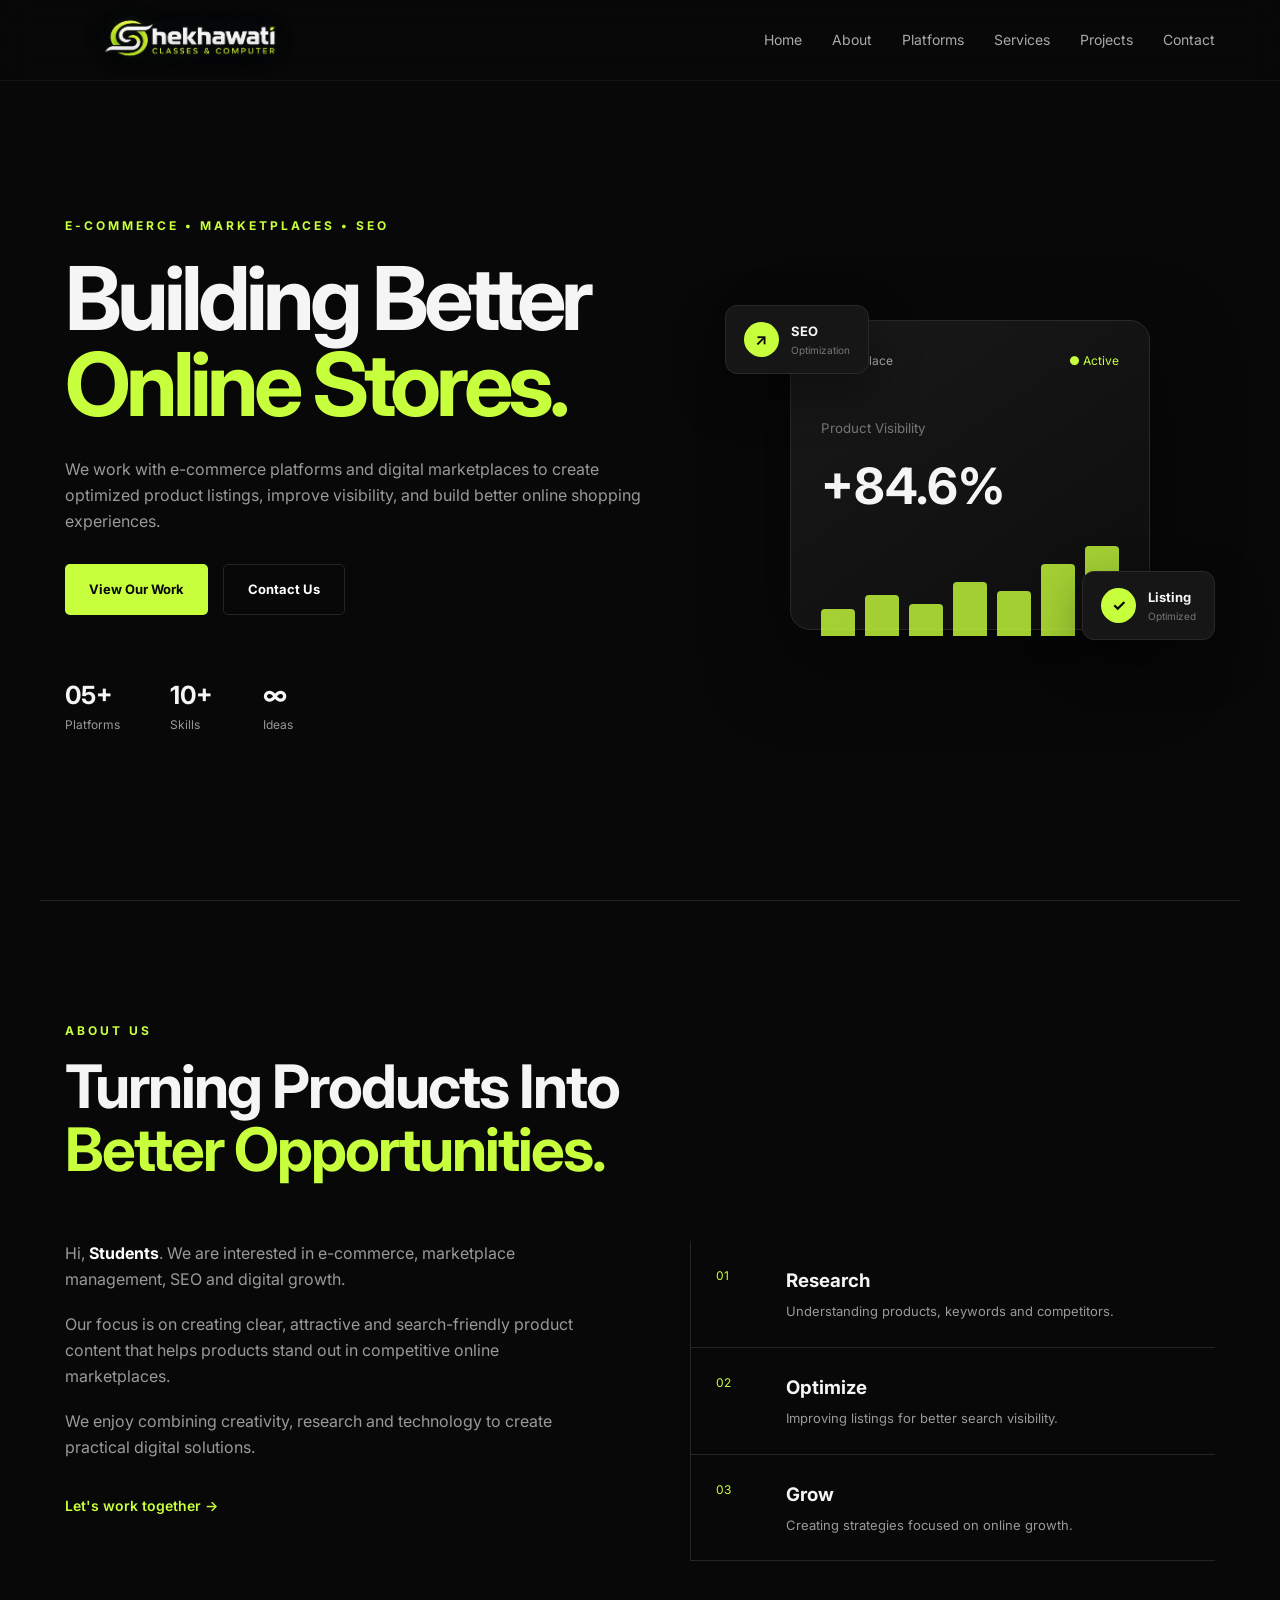
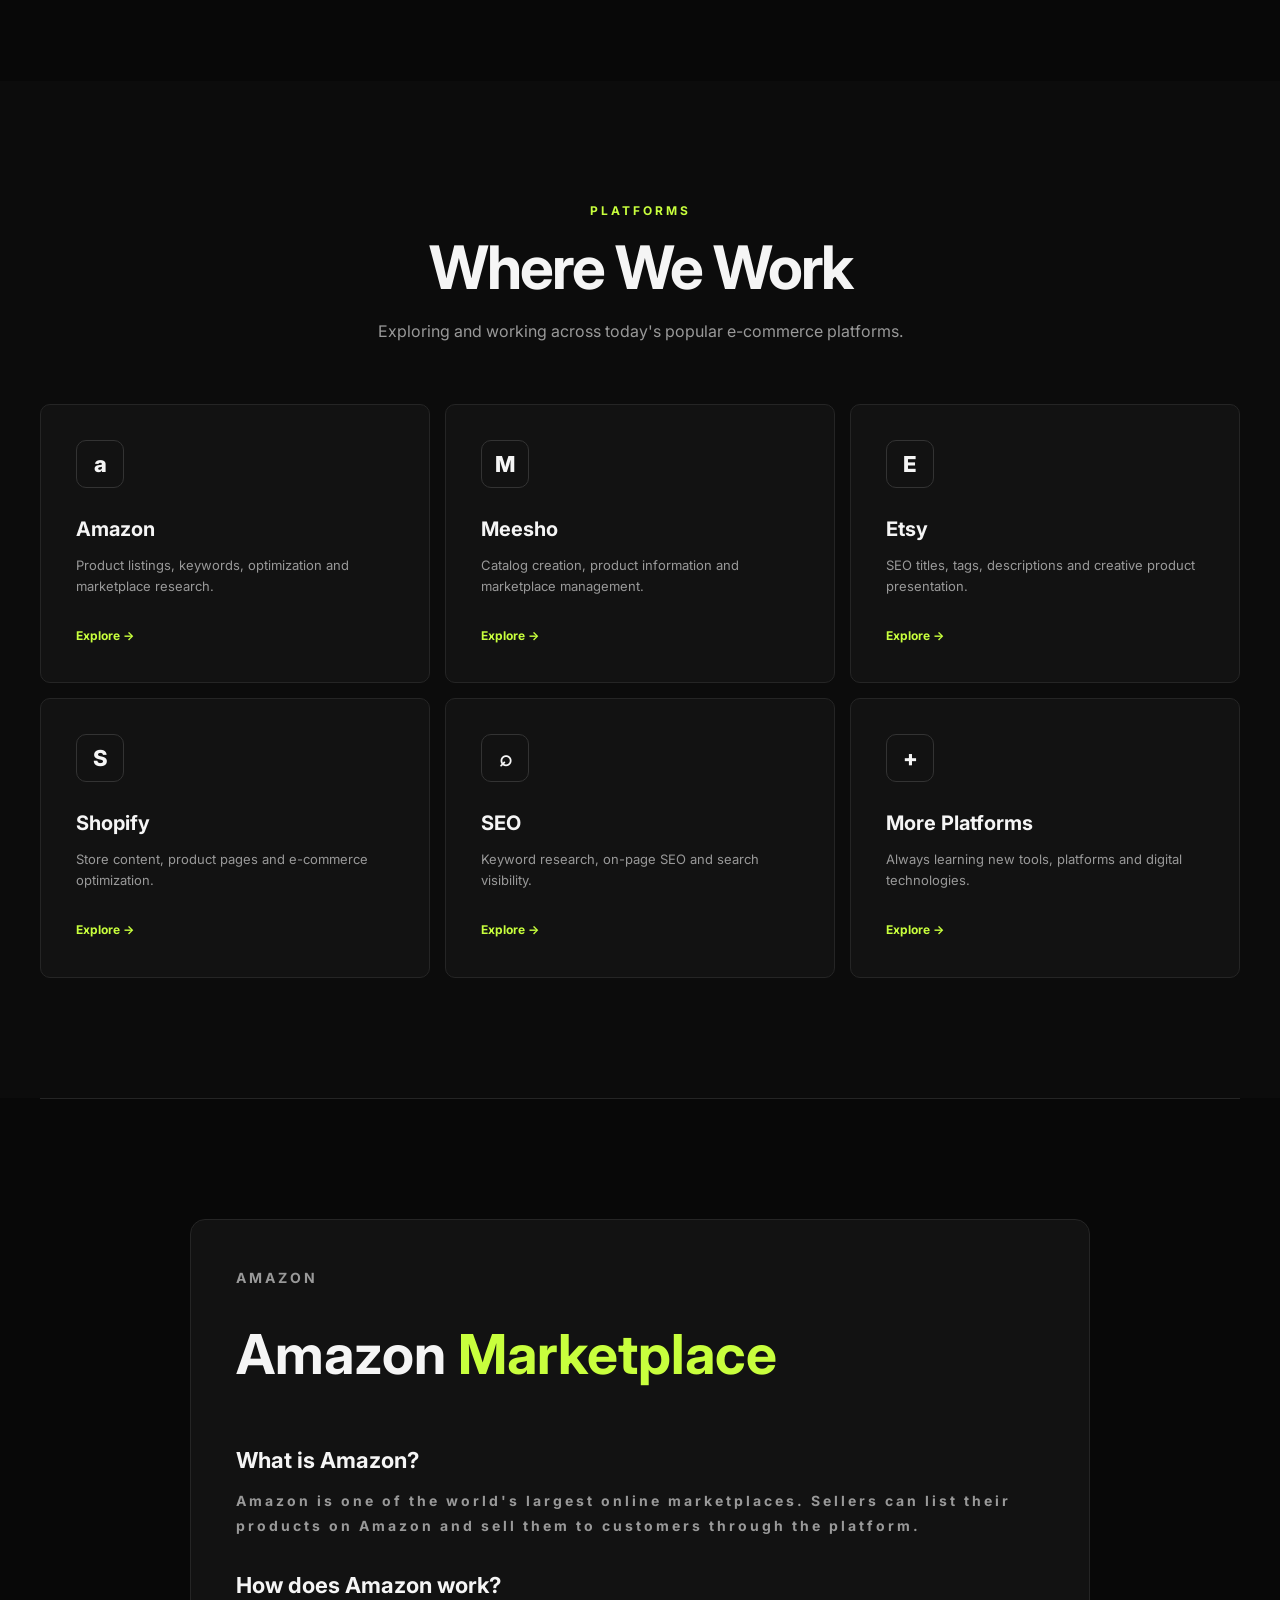
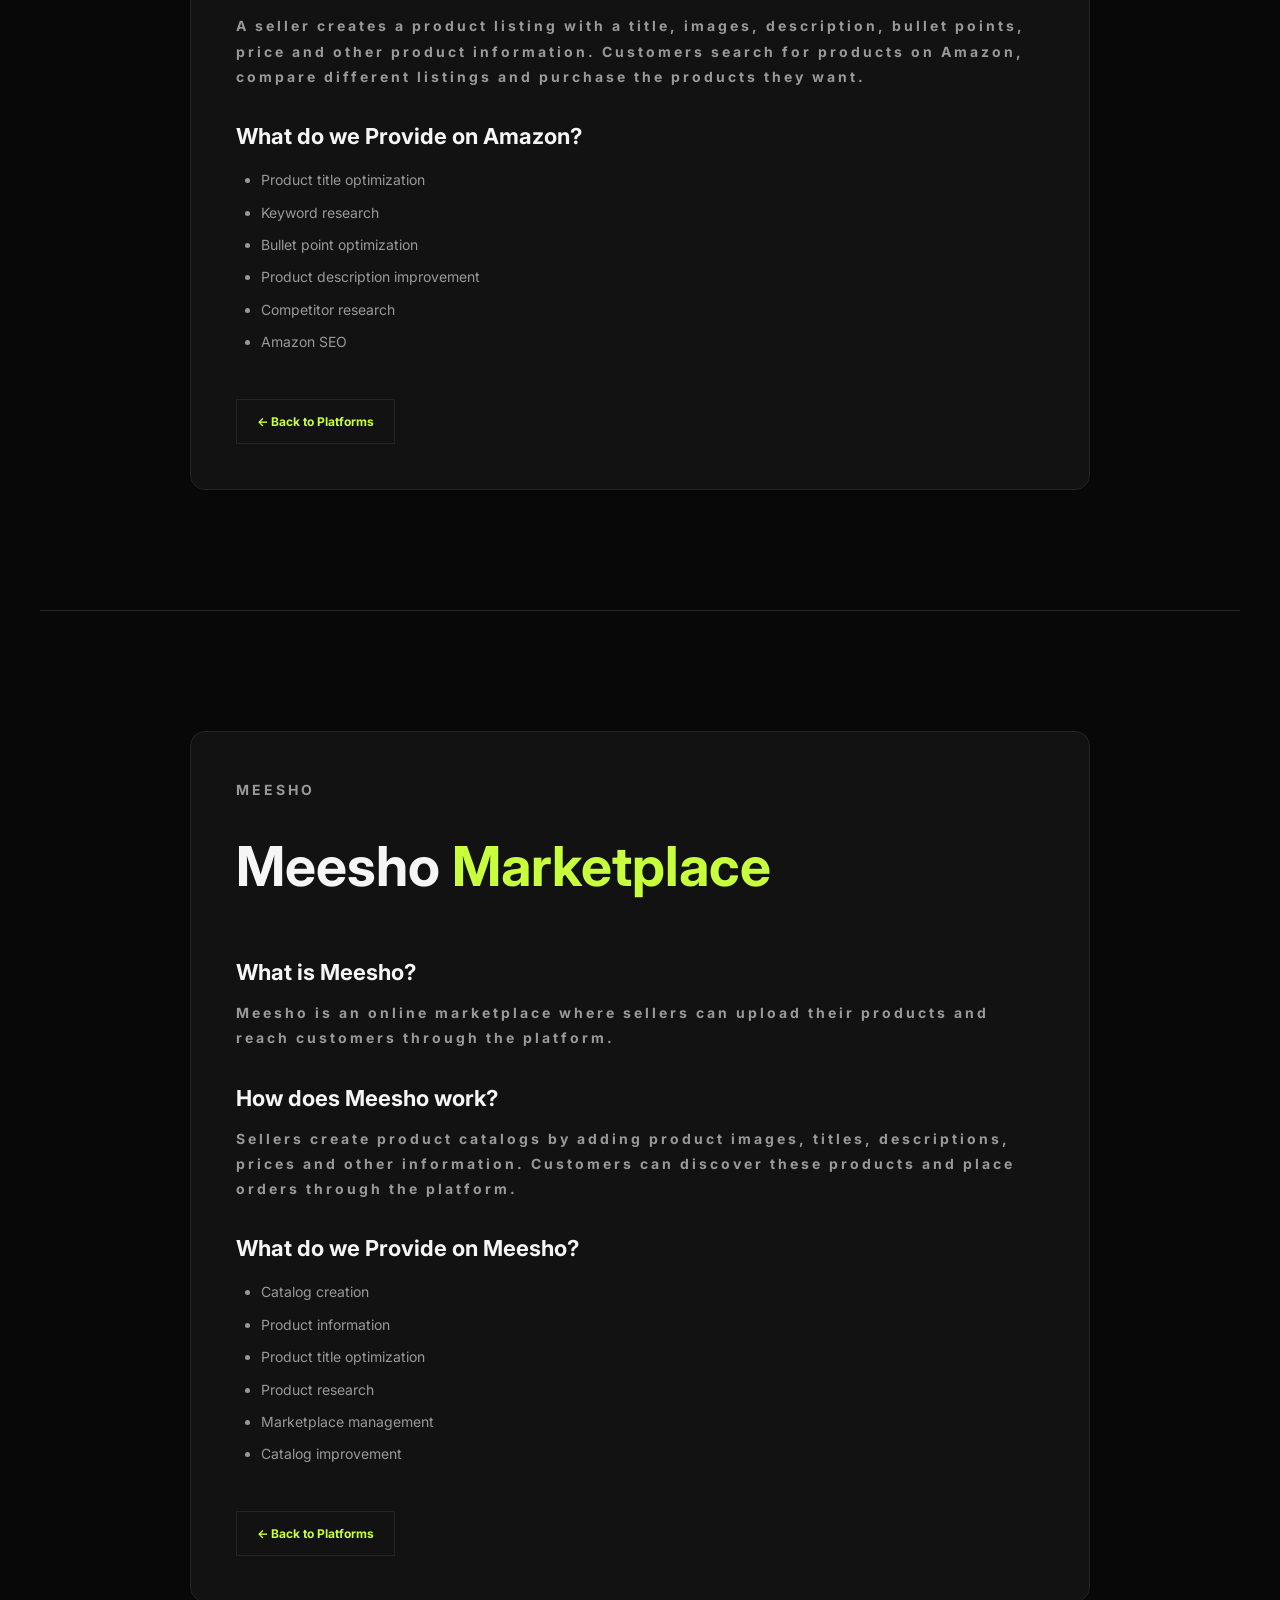
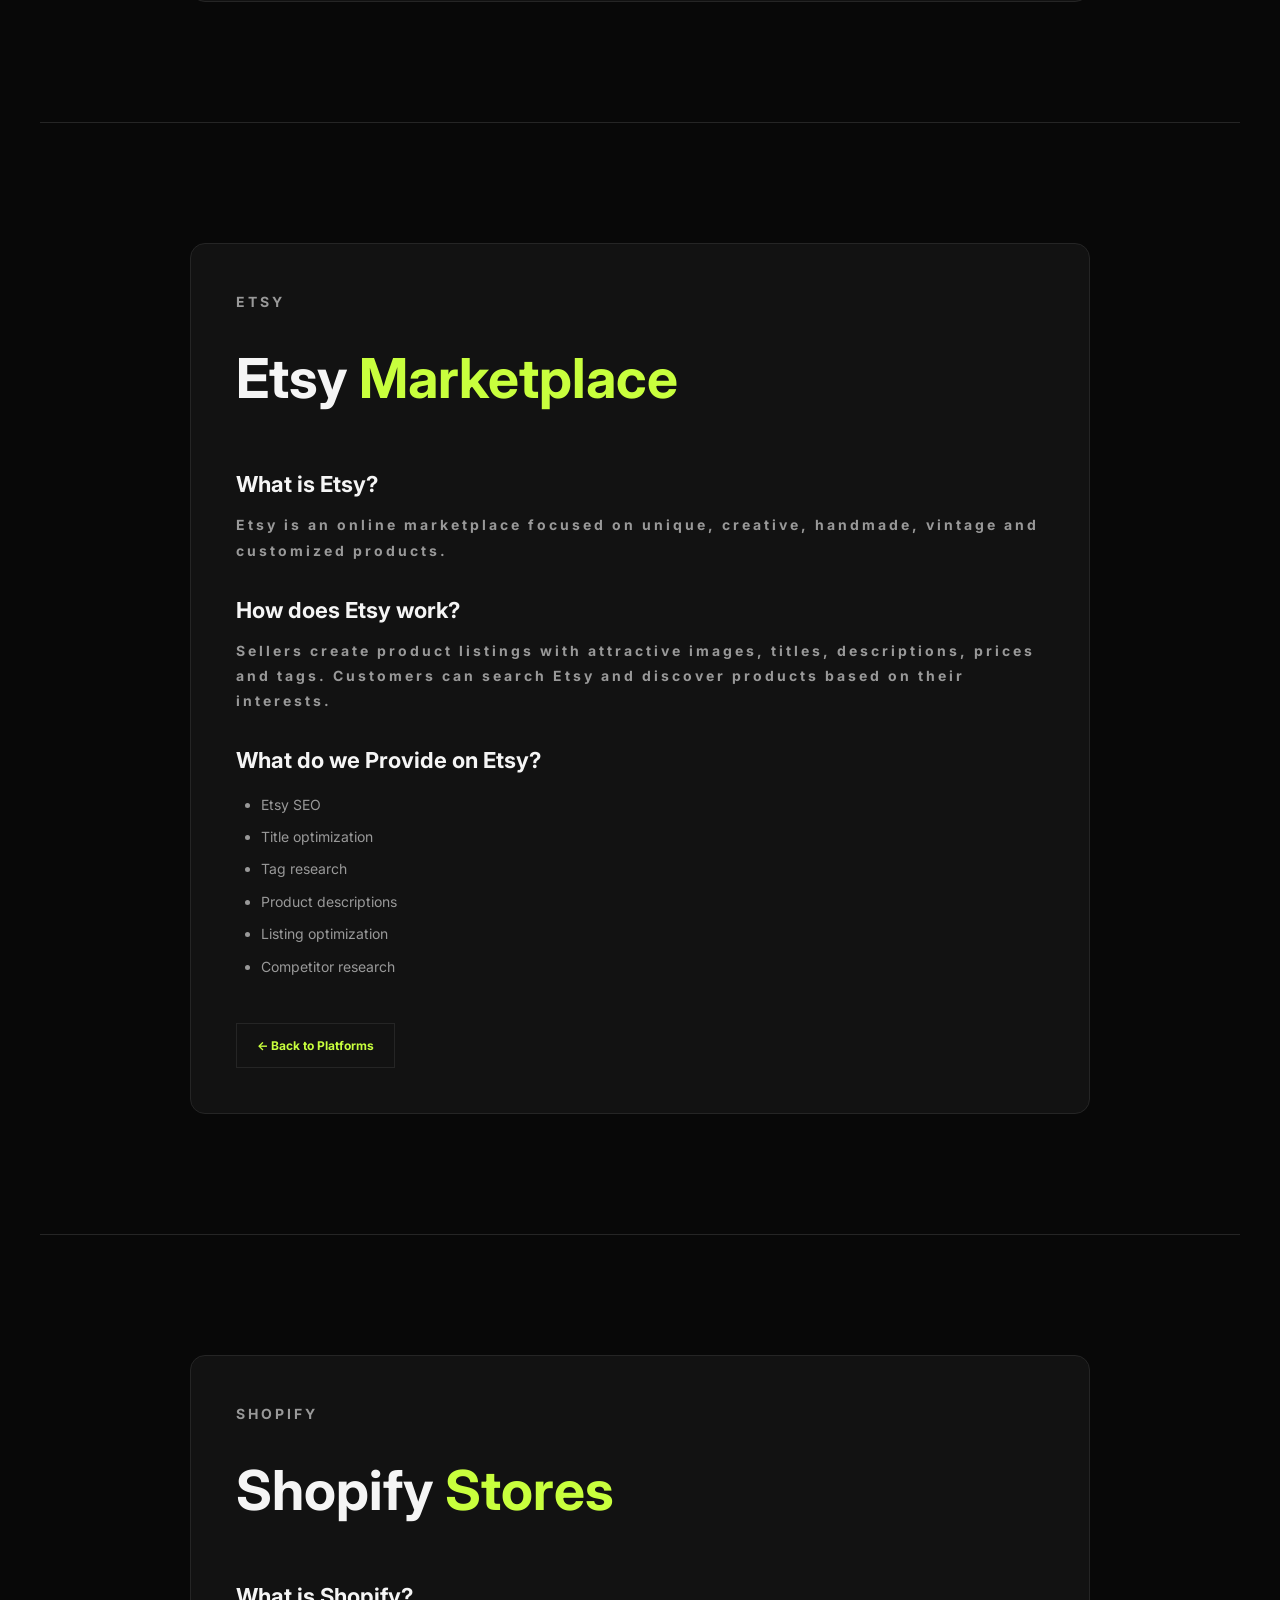
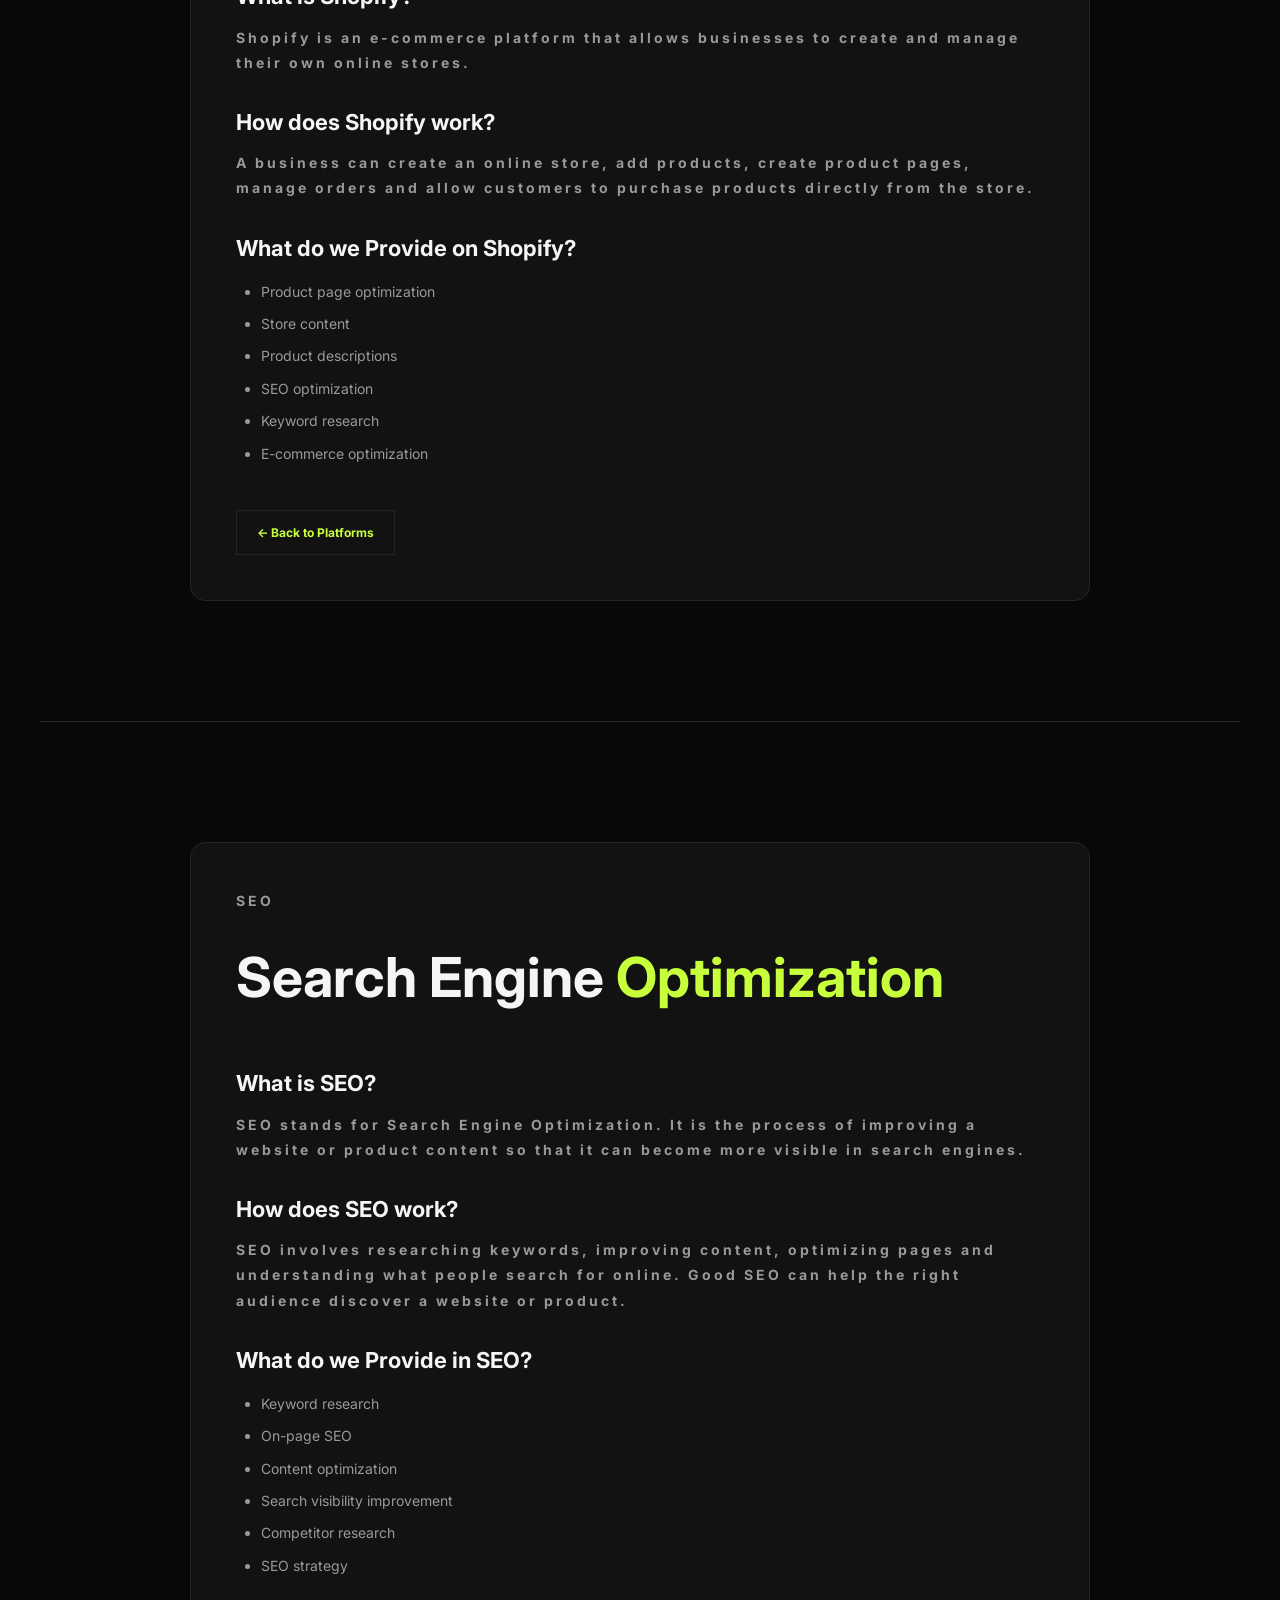
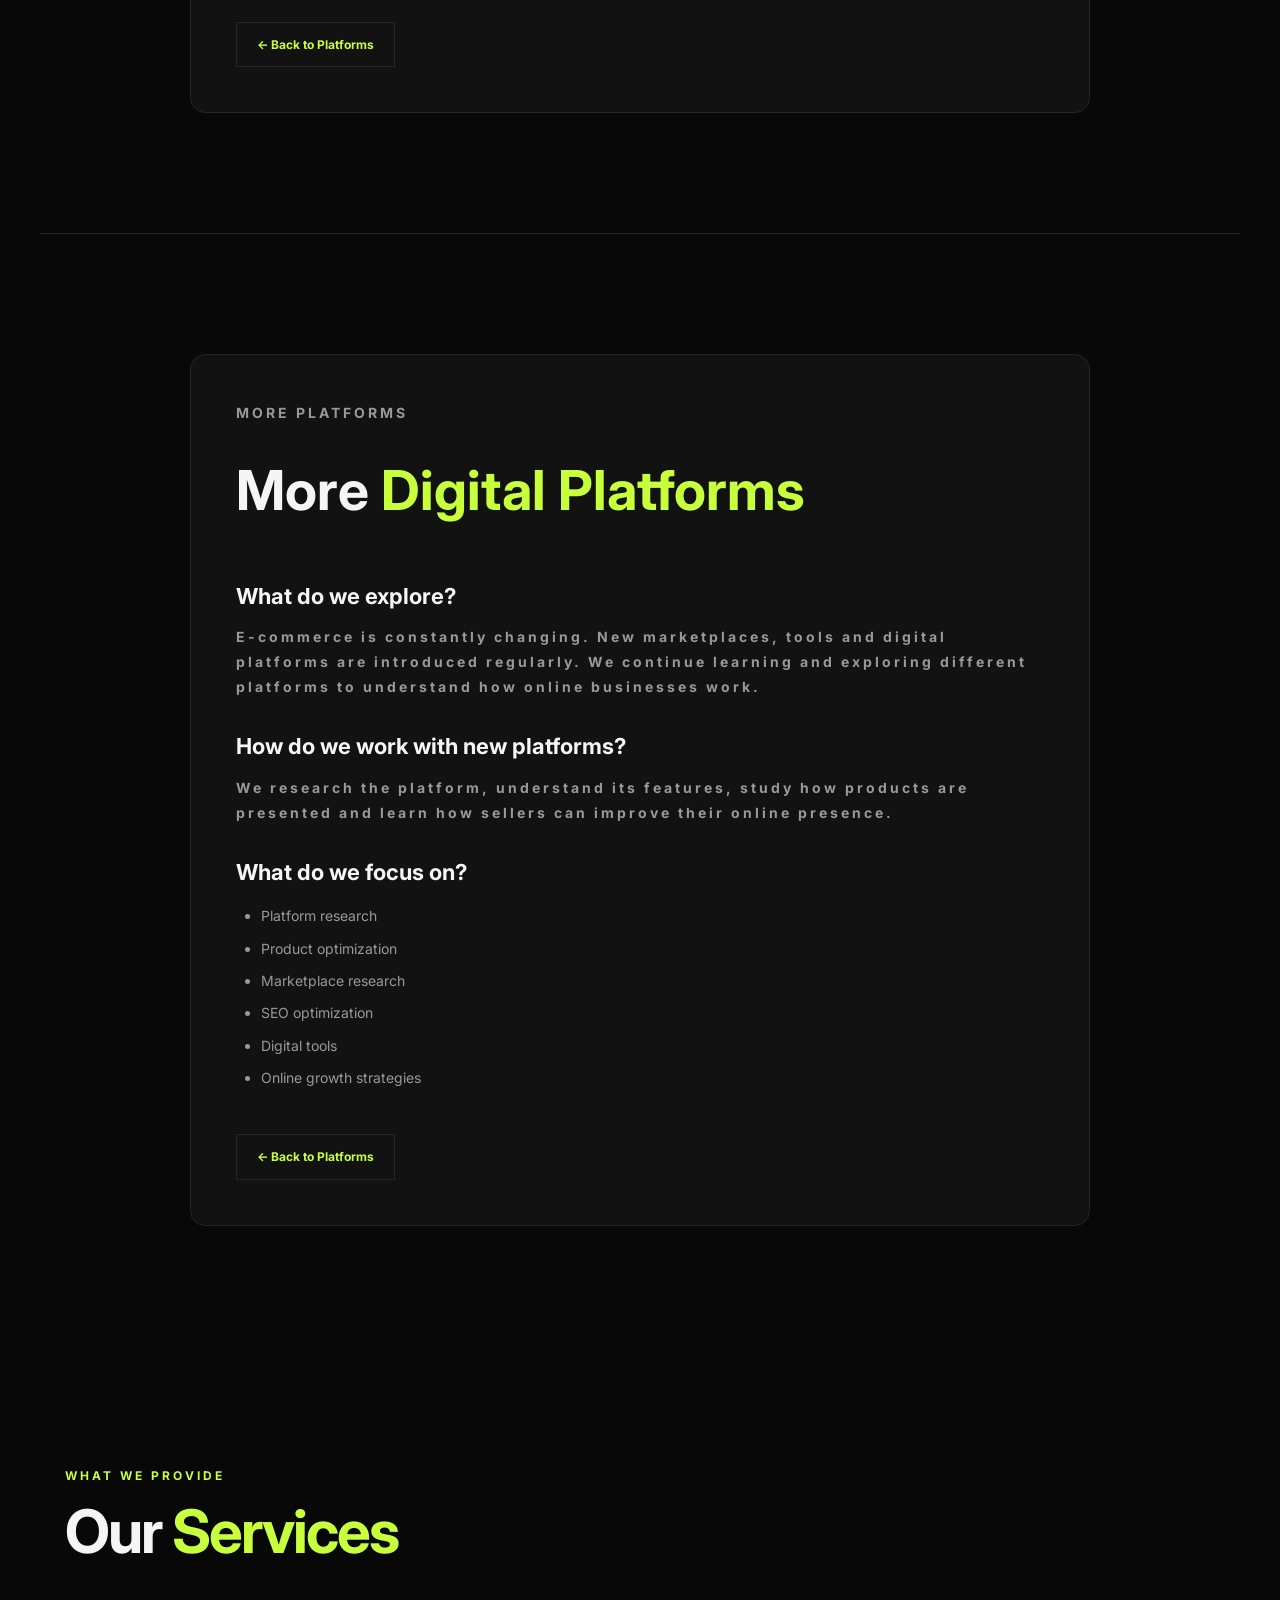
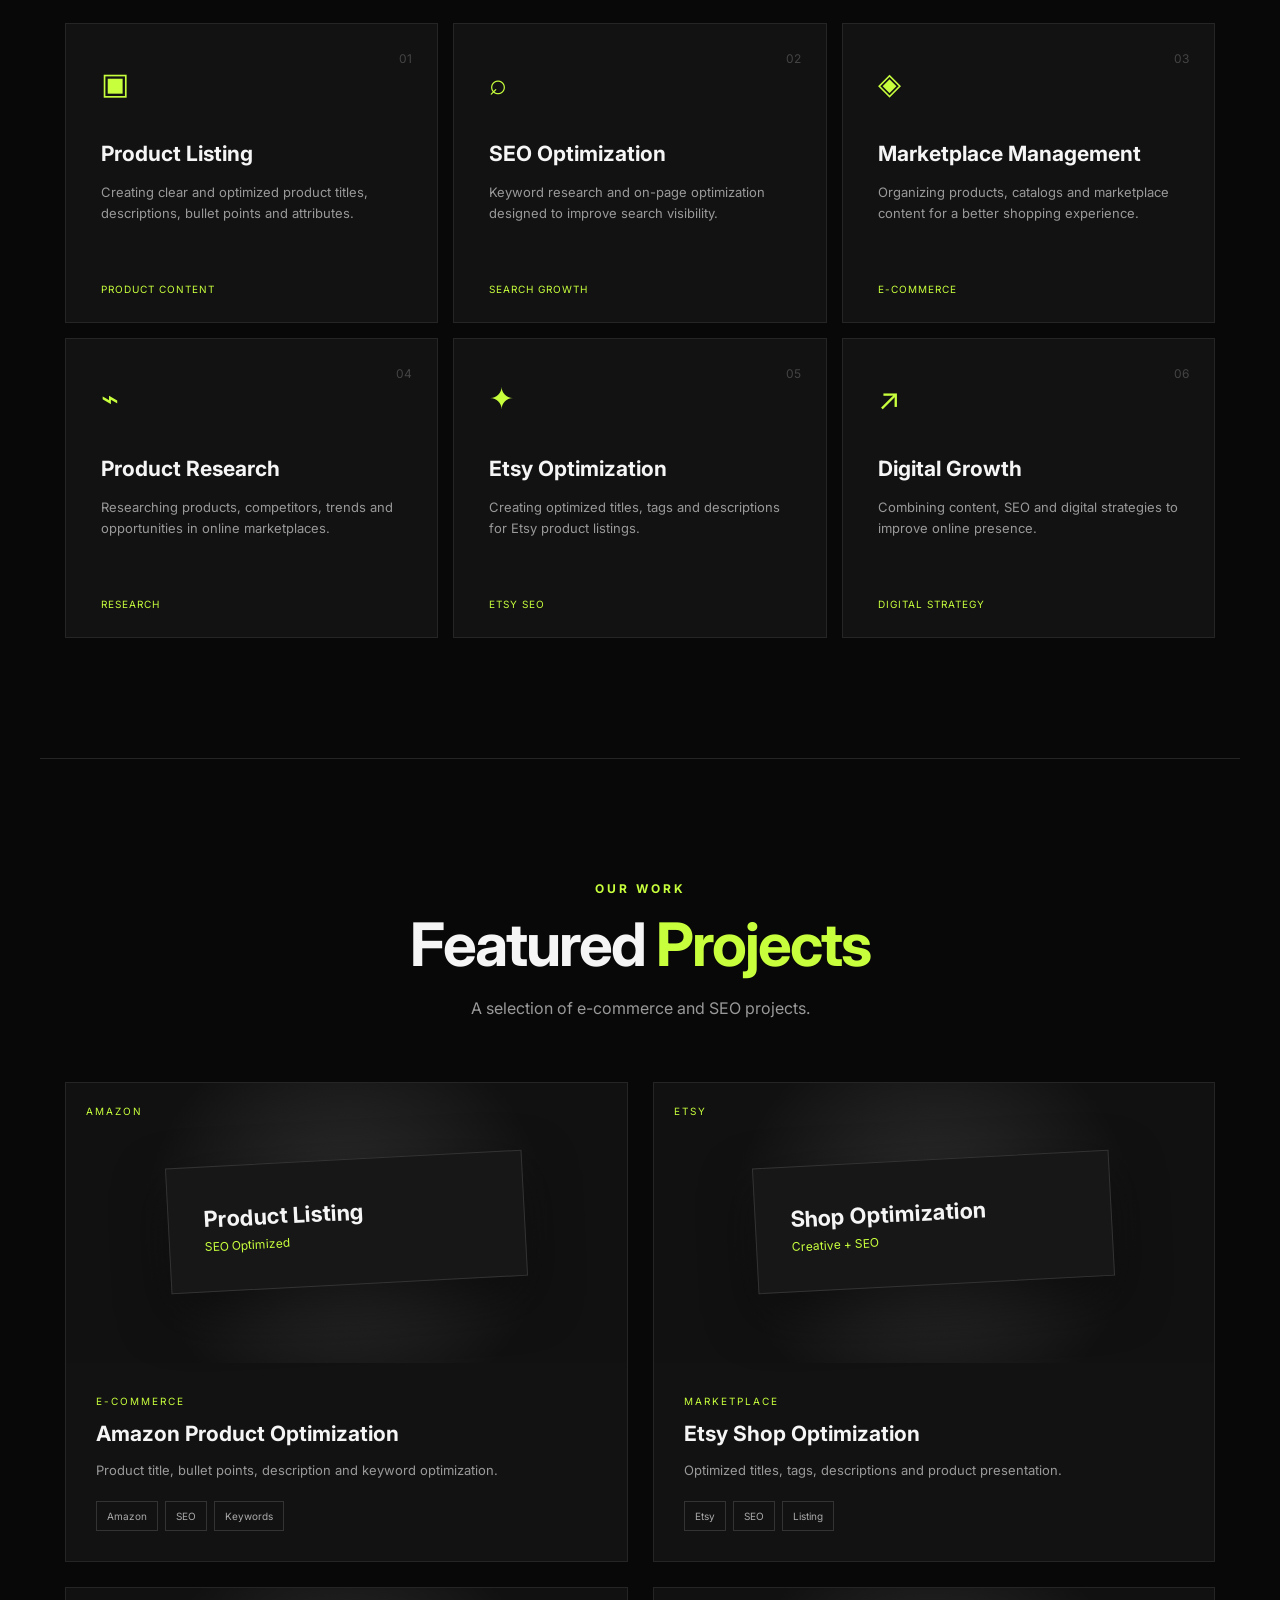
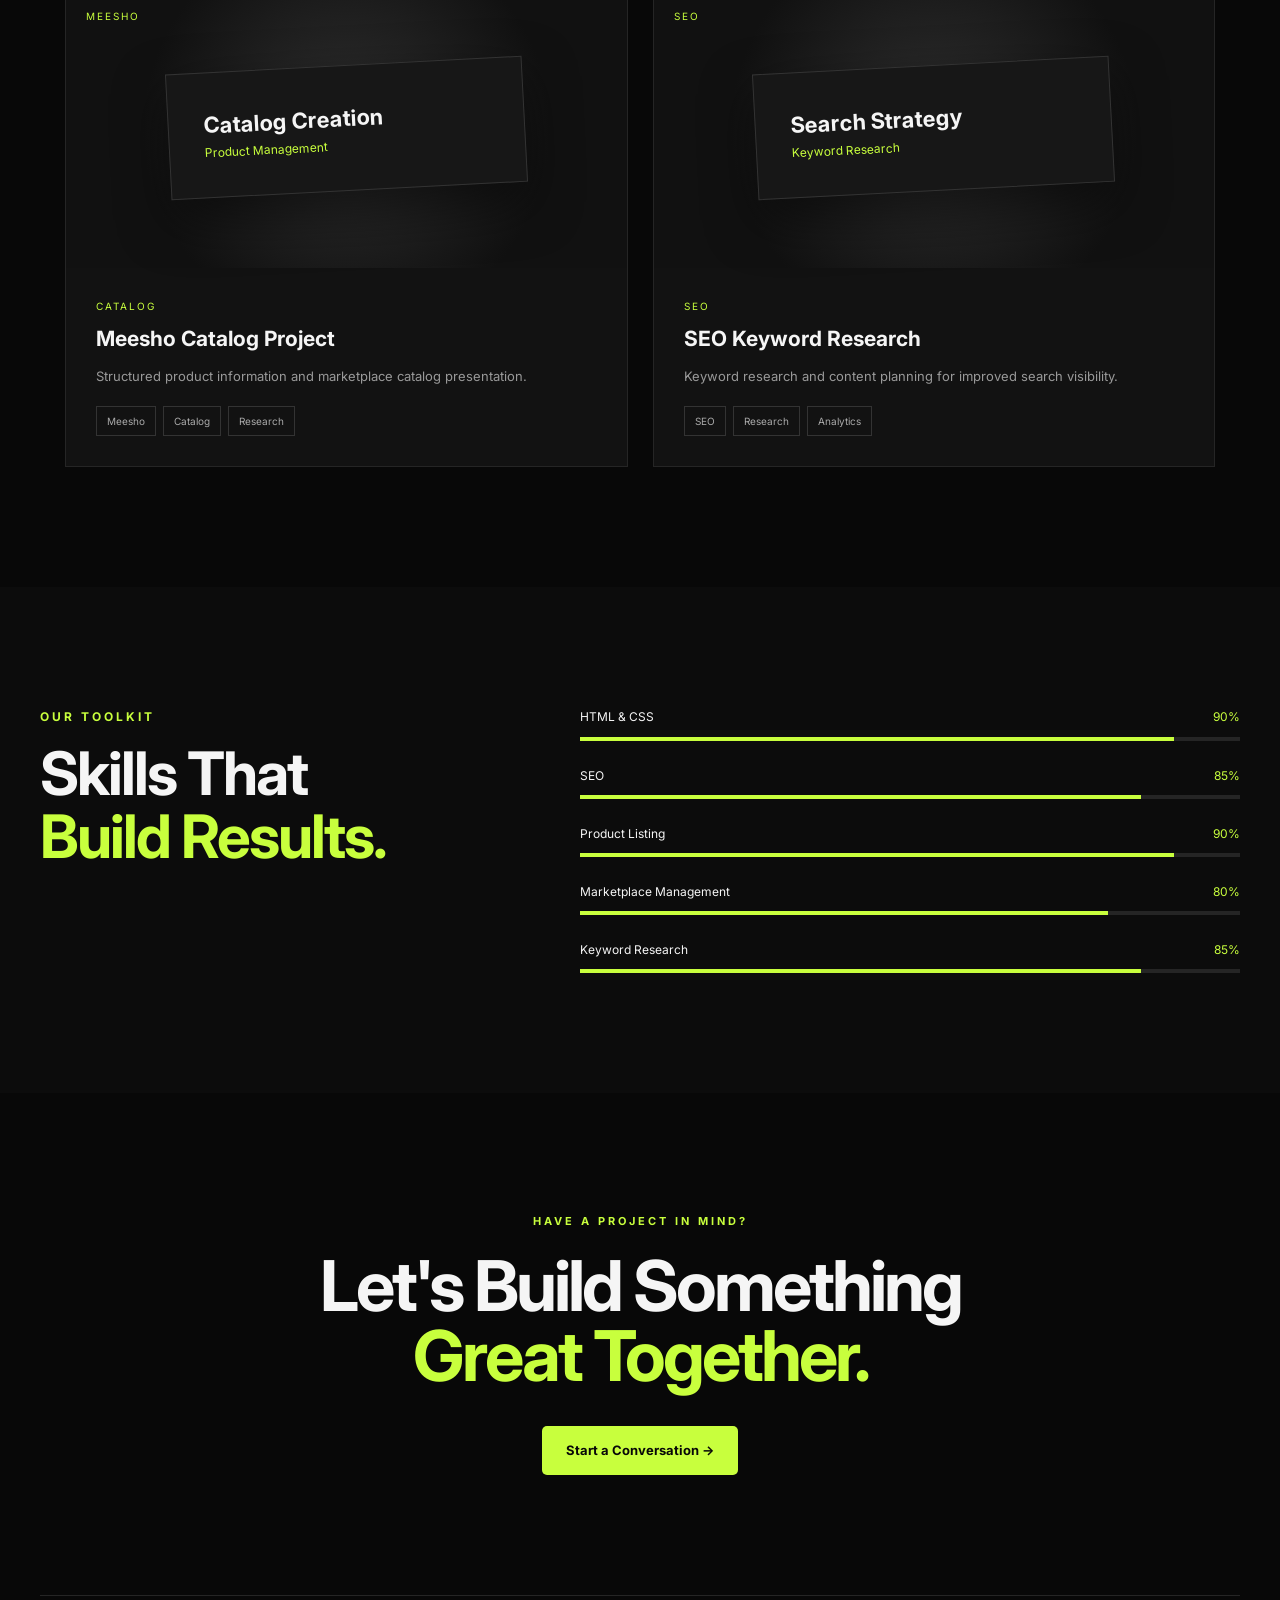
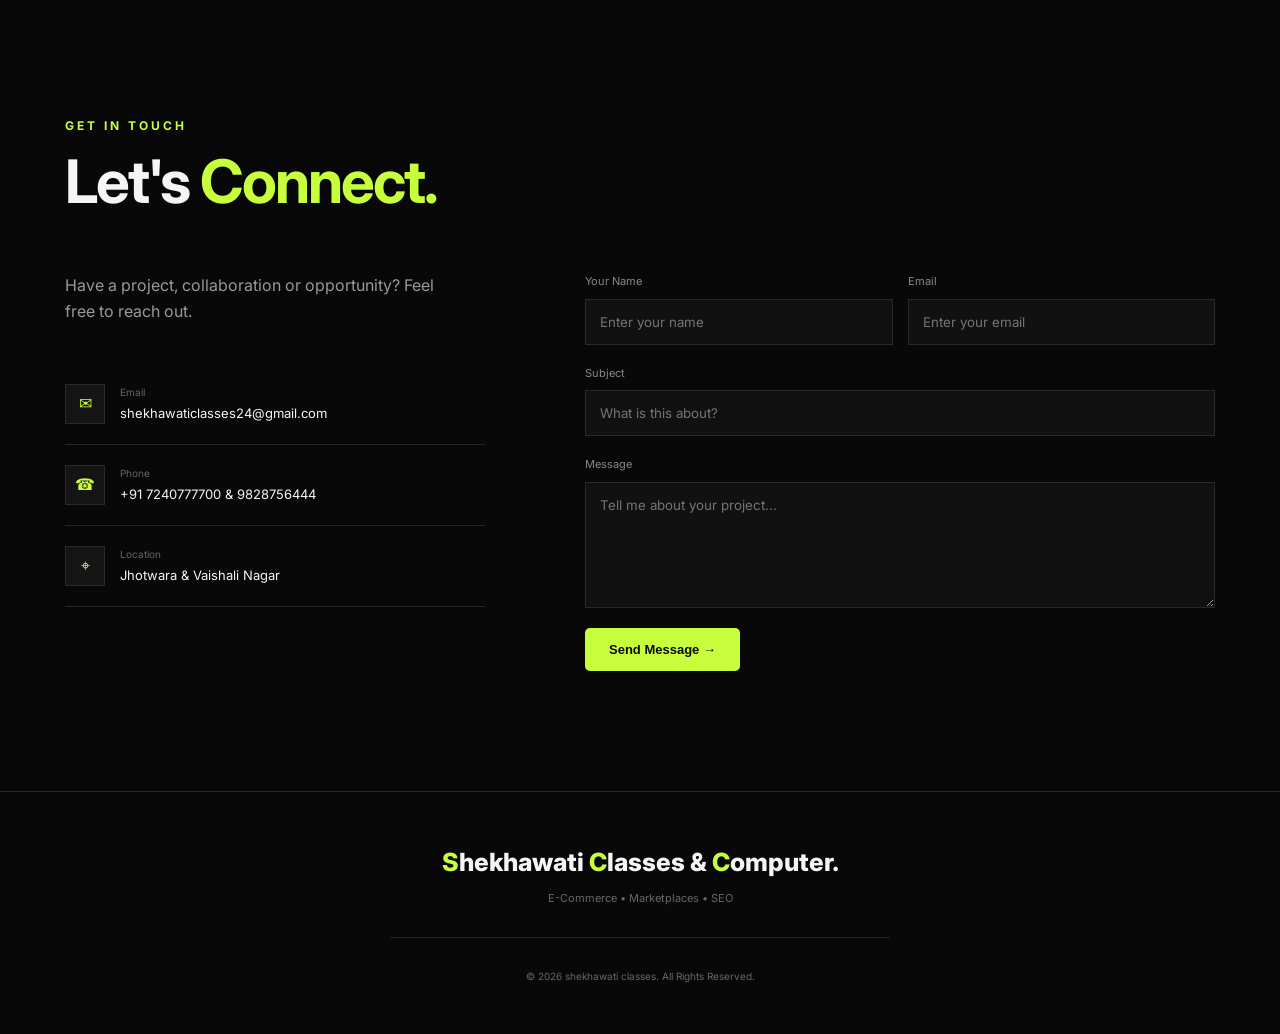
==== commit afa6ee60: "Update index.html" ====
--- a/index.html
+++ b/index.html
@@ -1277,7 +1277,7 @@
 <footer>
 
     <div class="footer-logo">
-        <span>S</span>hekhawati <span>C</span>lasses & <span>C</span>omputers.
+        <span>S</span>hekhawati <span>C</span>lasses & <span>C</span>omputer.
     </div>
 
     <p>
@@ -1294,4 +1294,4 @@
 
 
 </body>
-</html>+</html>
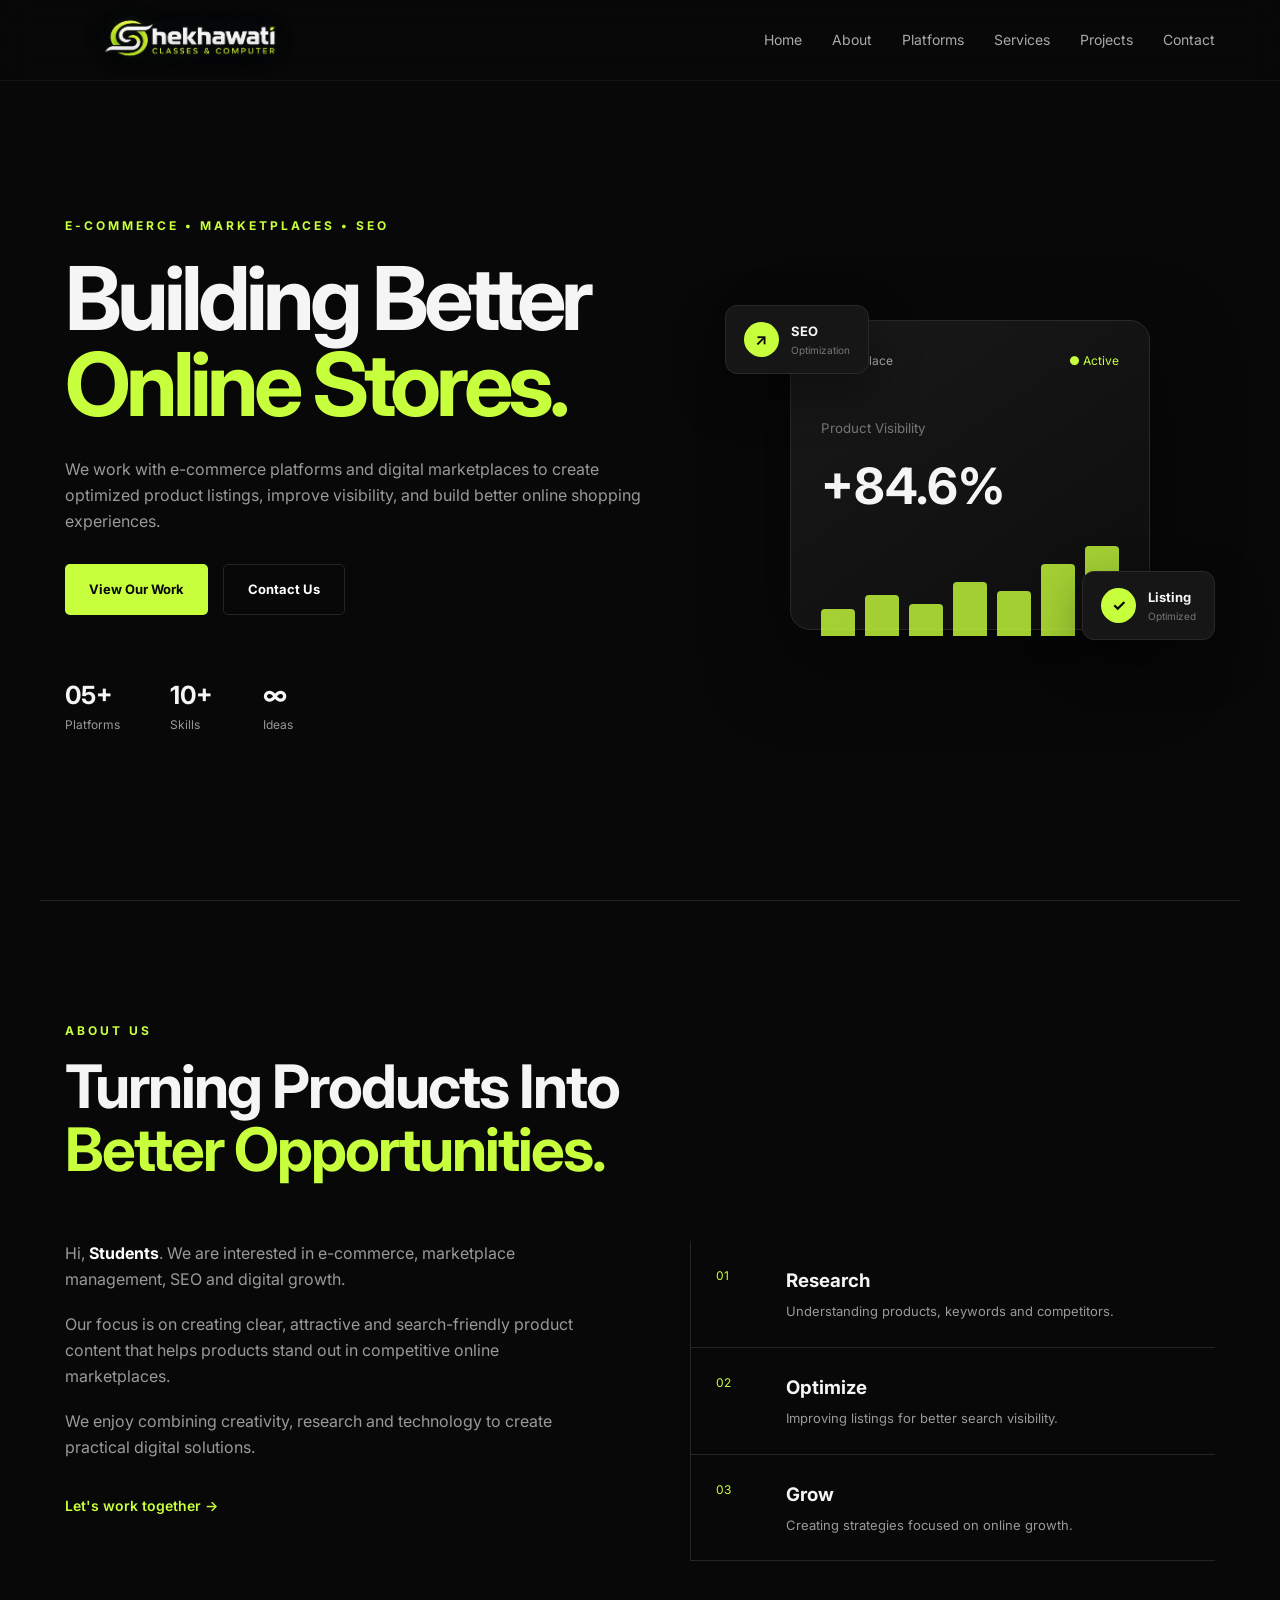
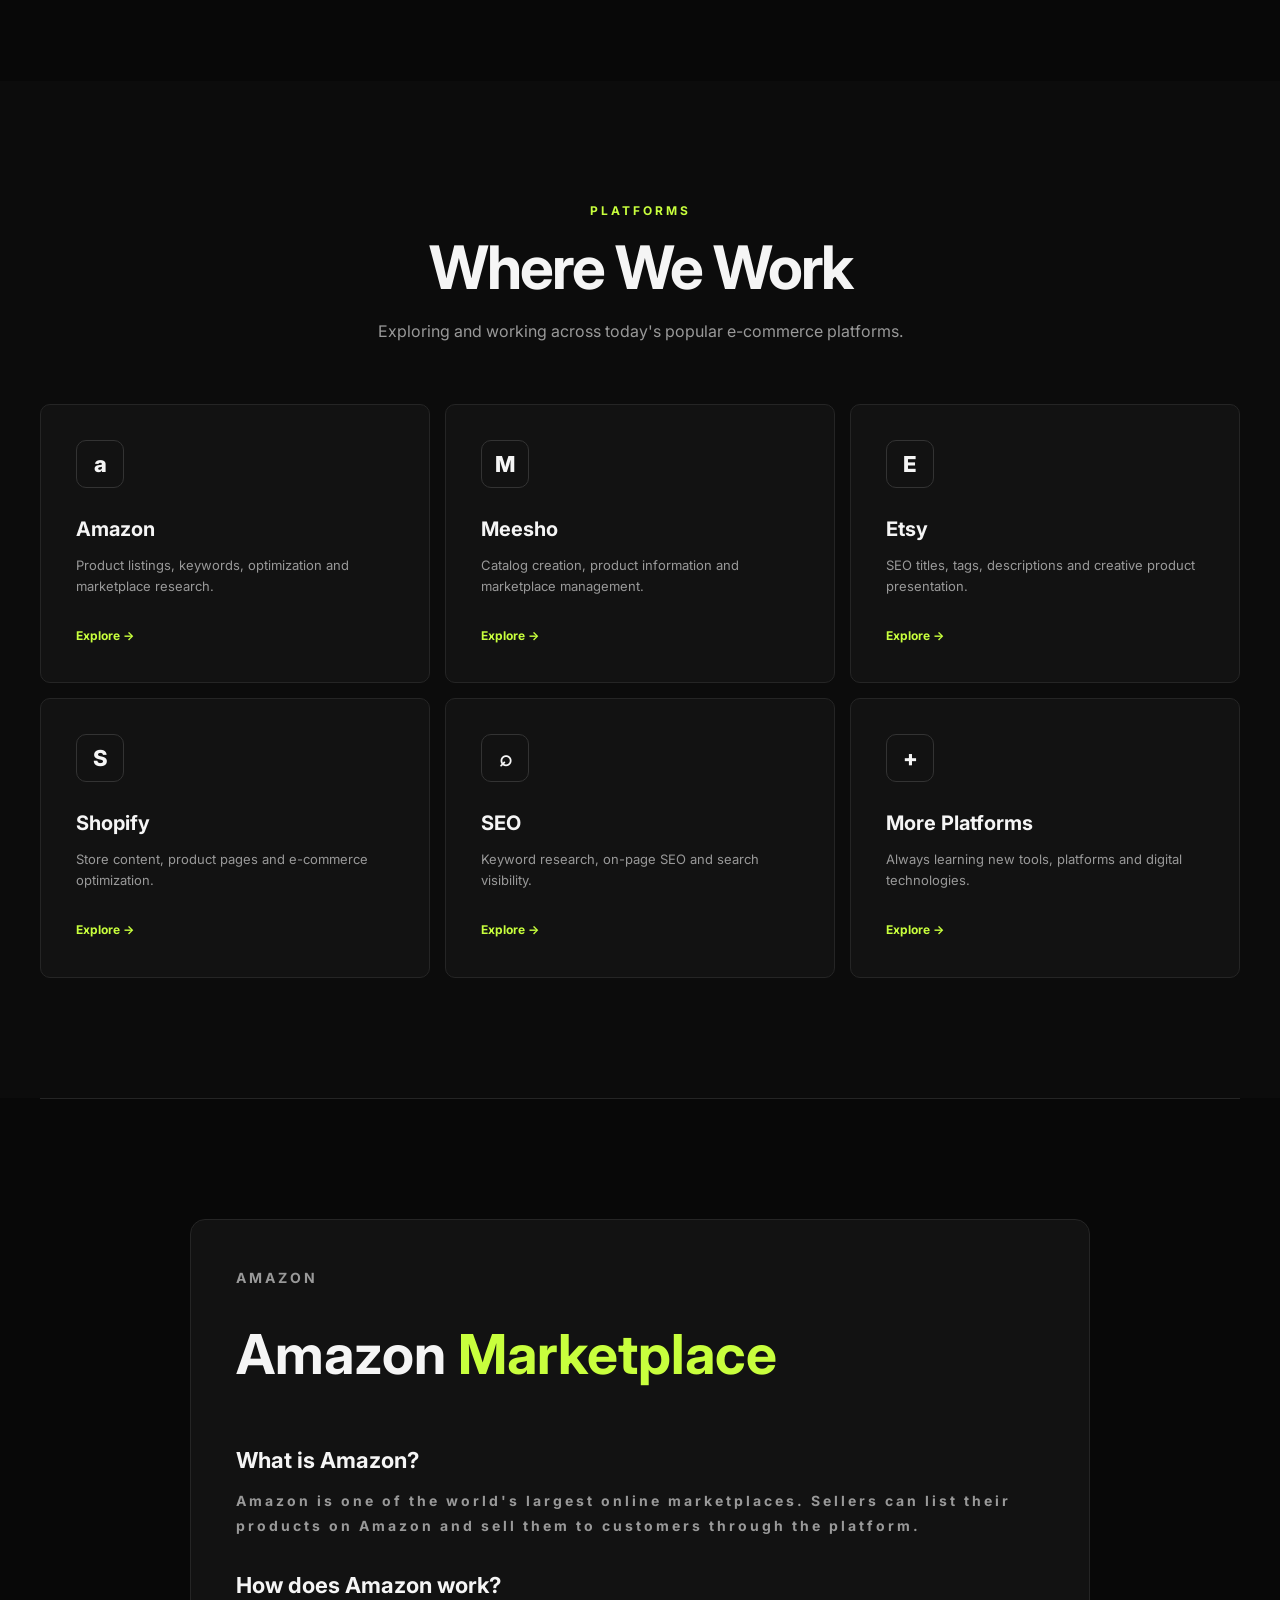
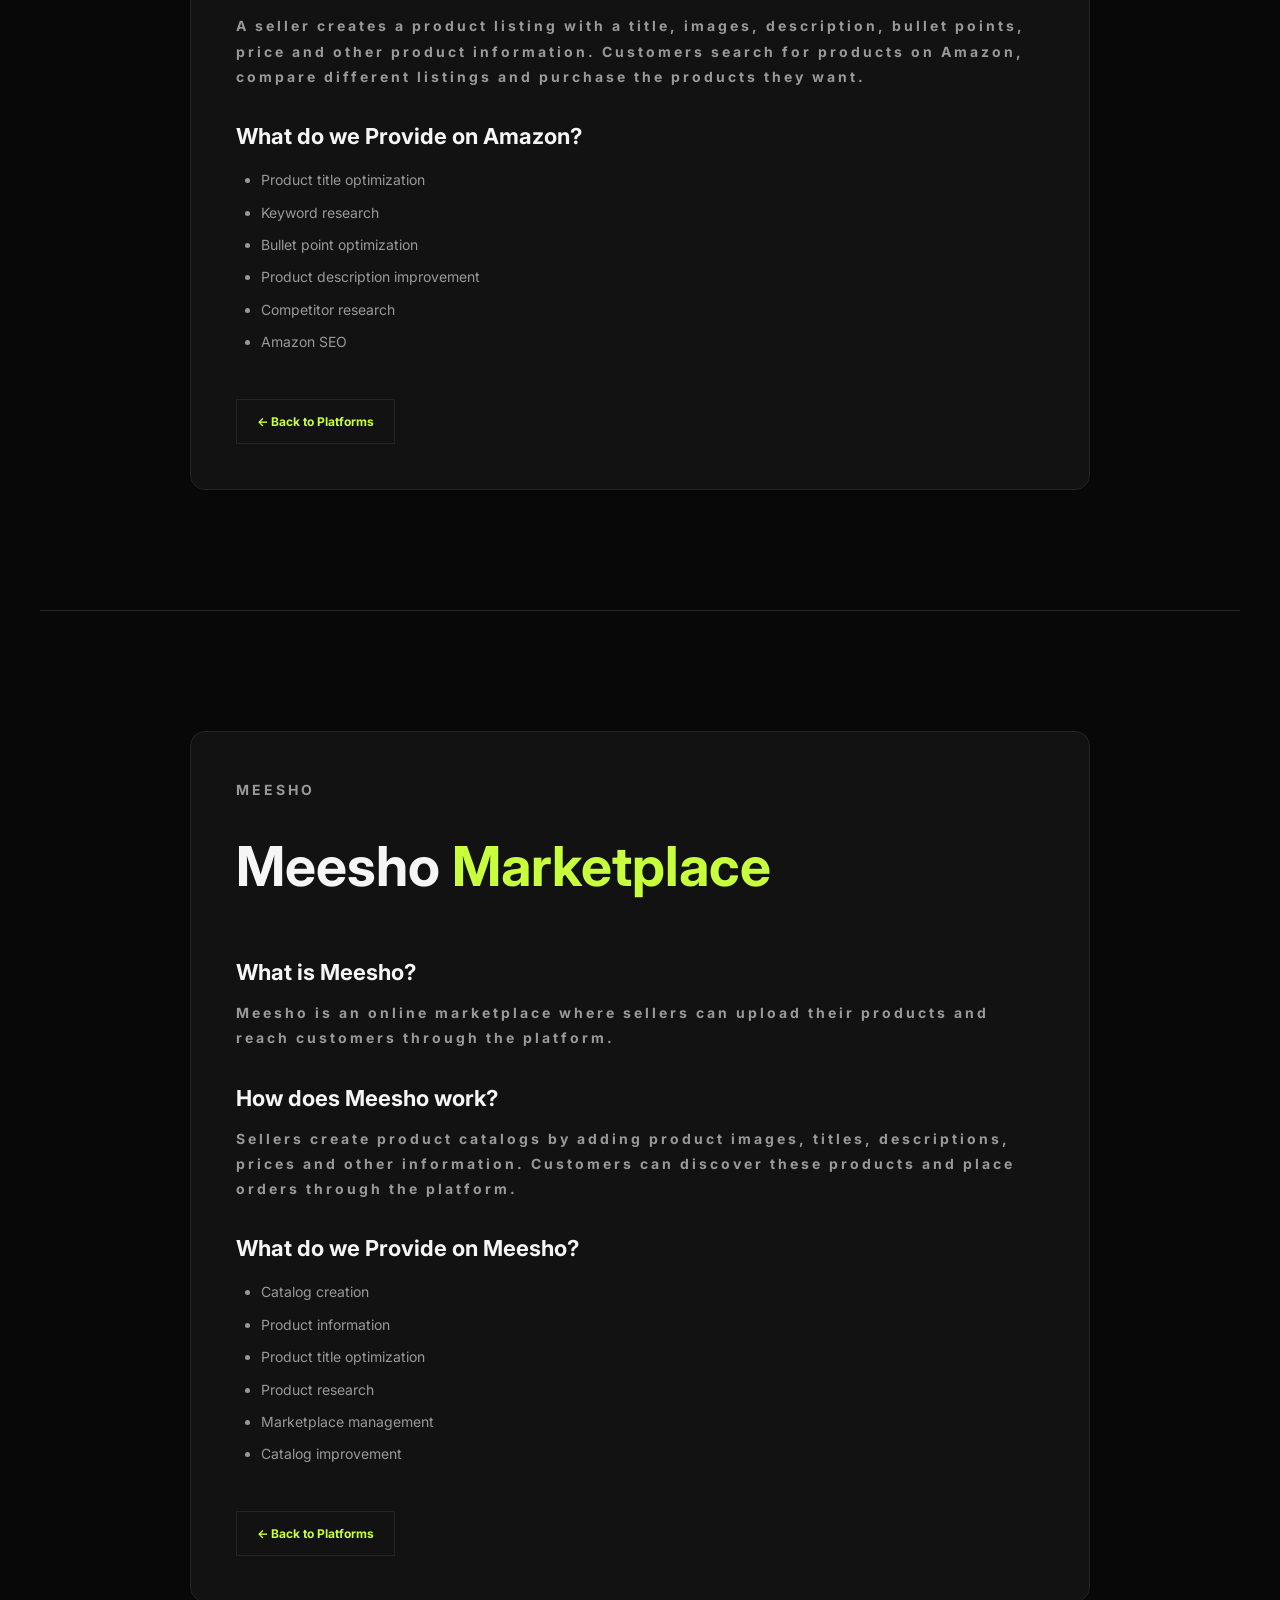
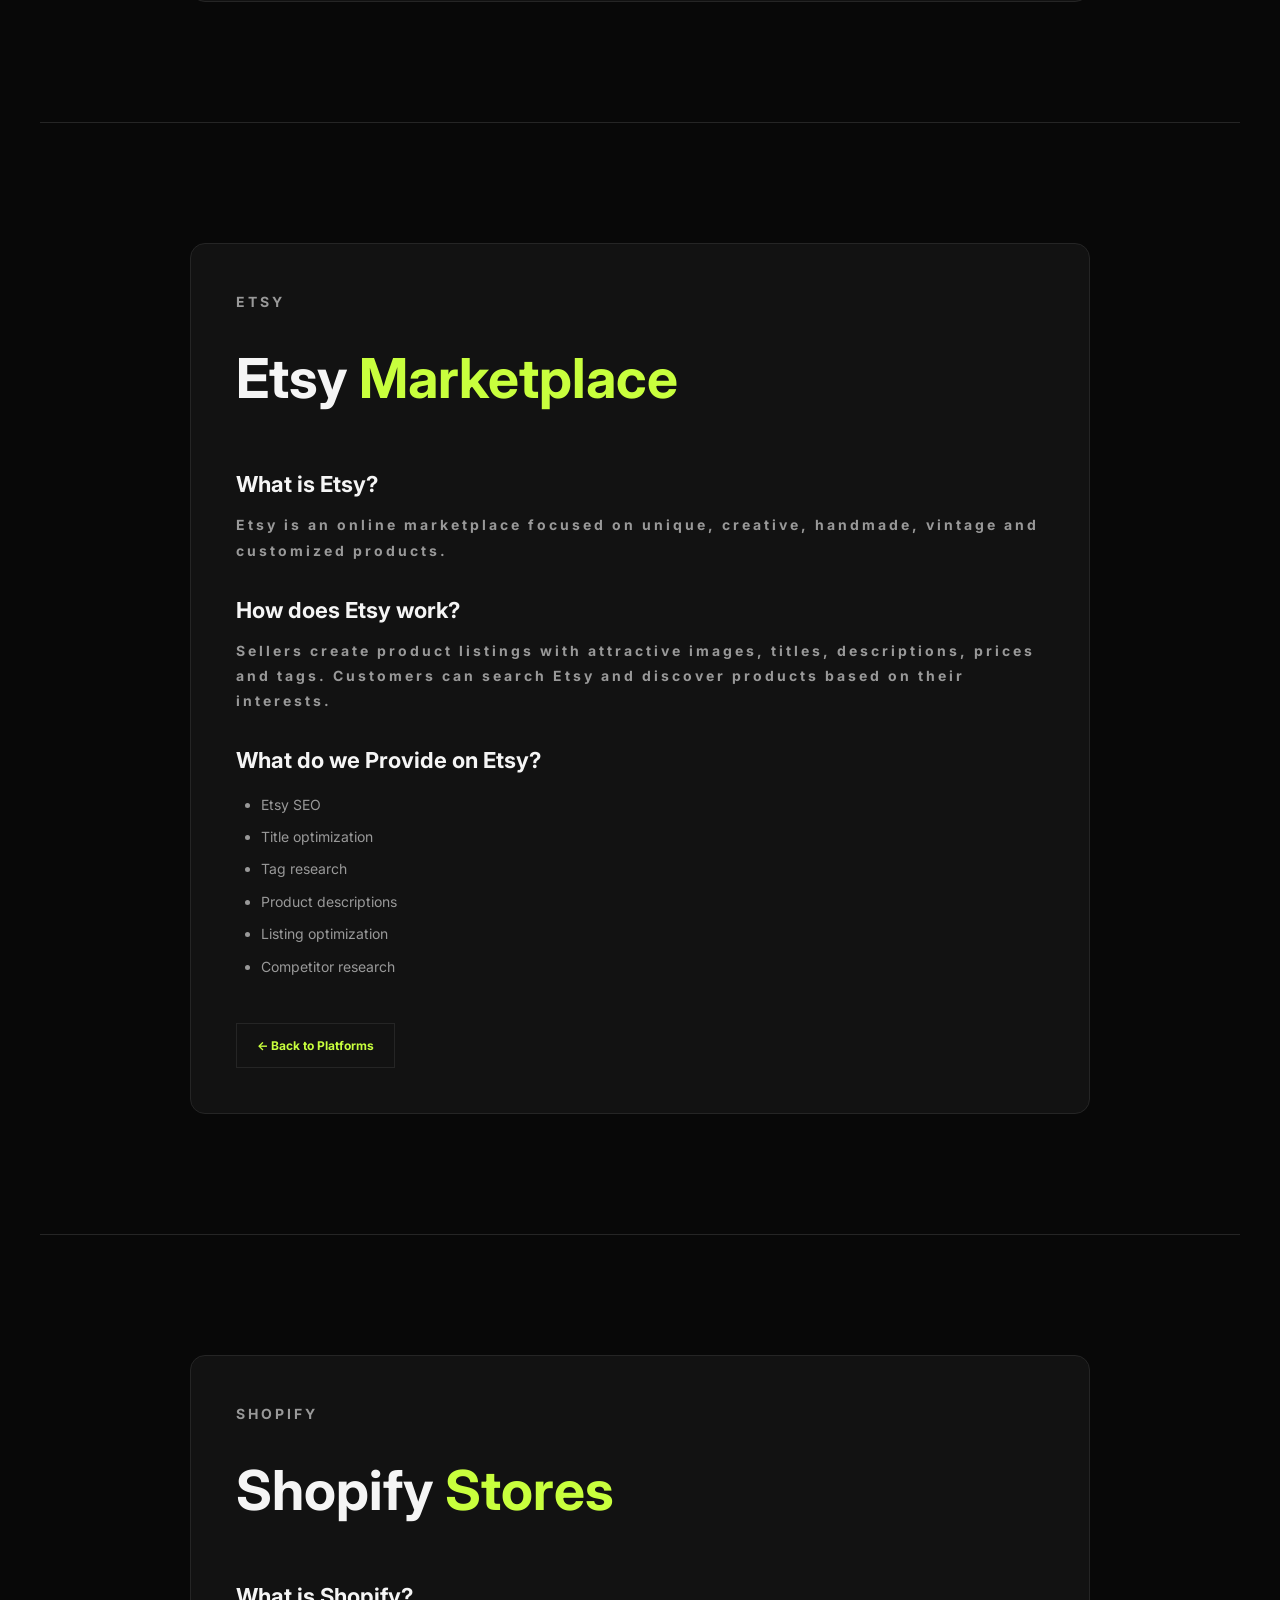
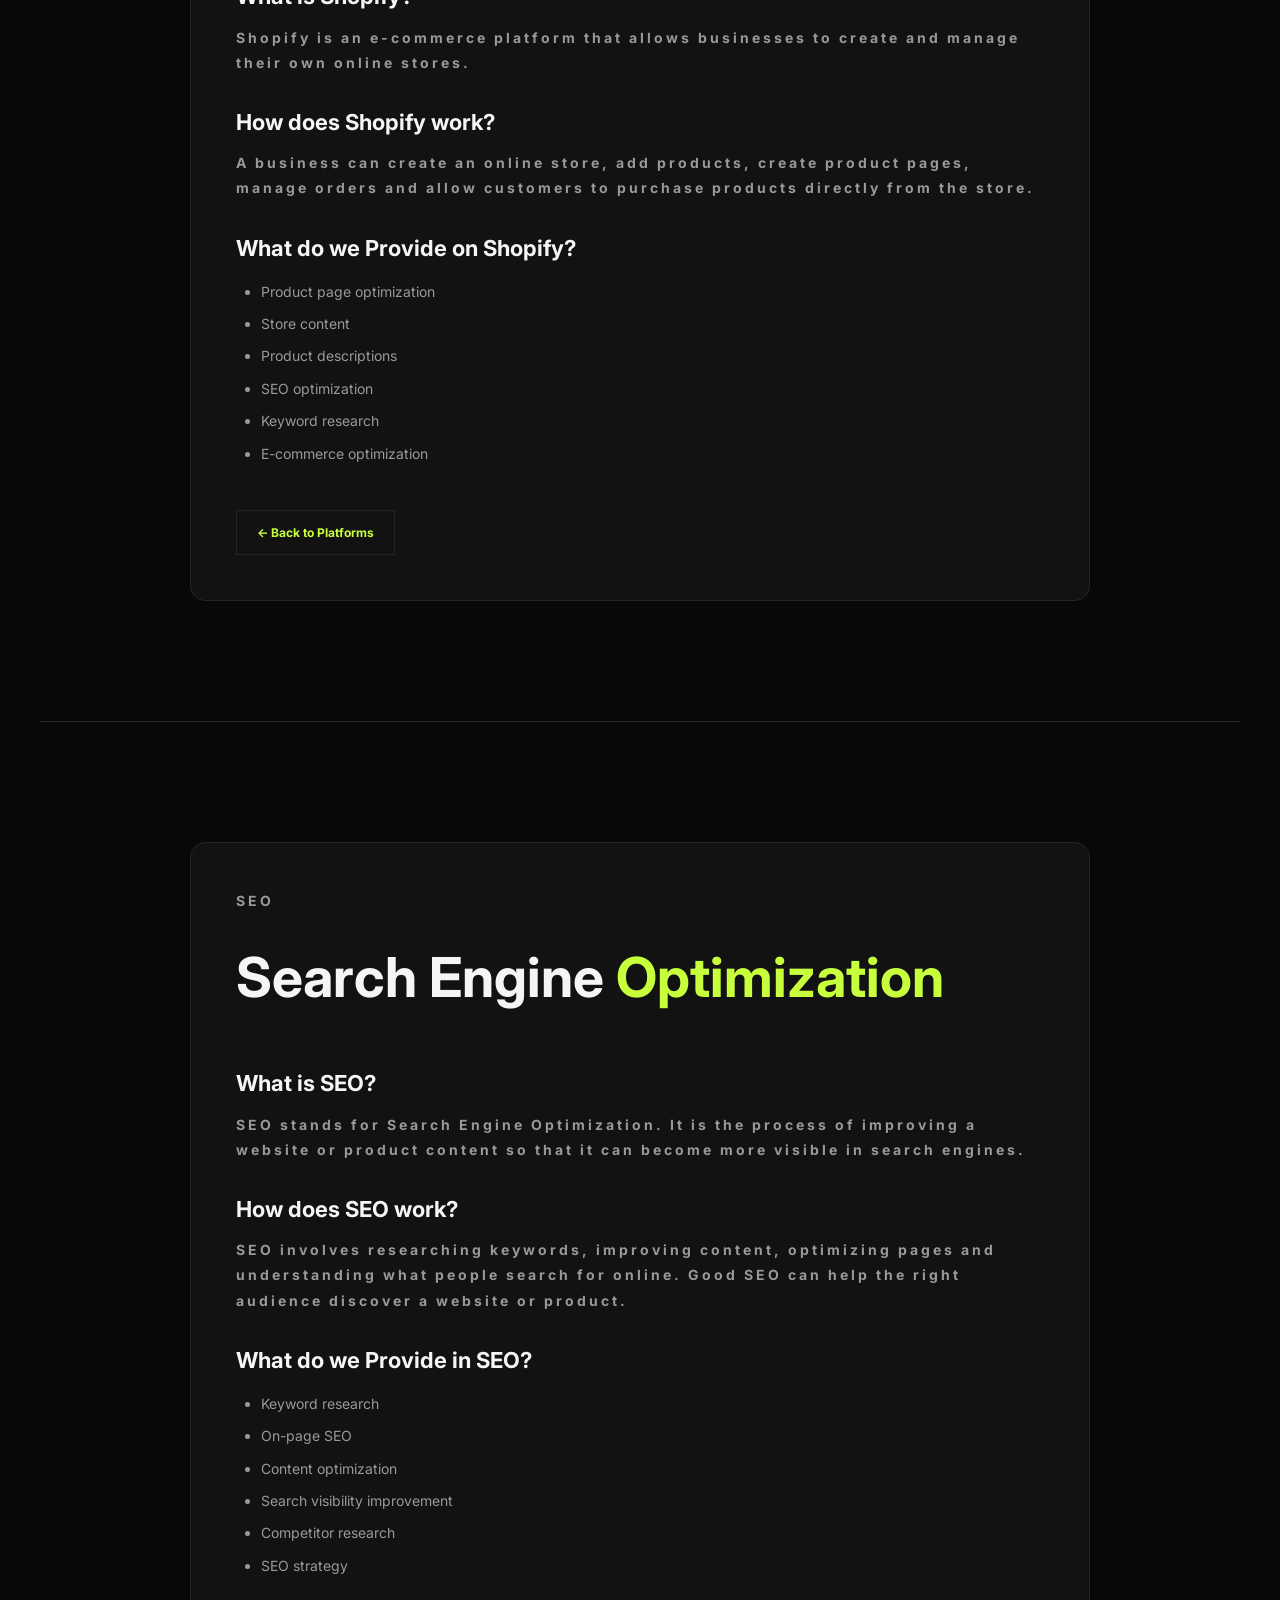
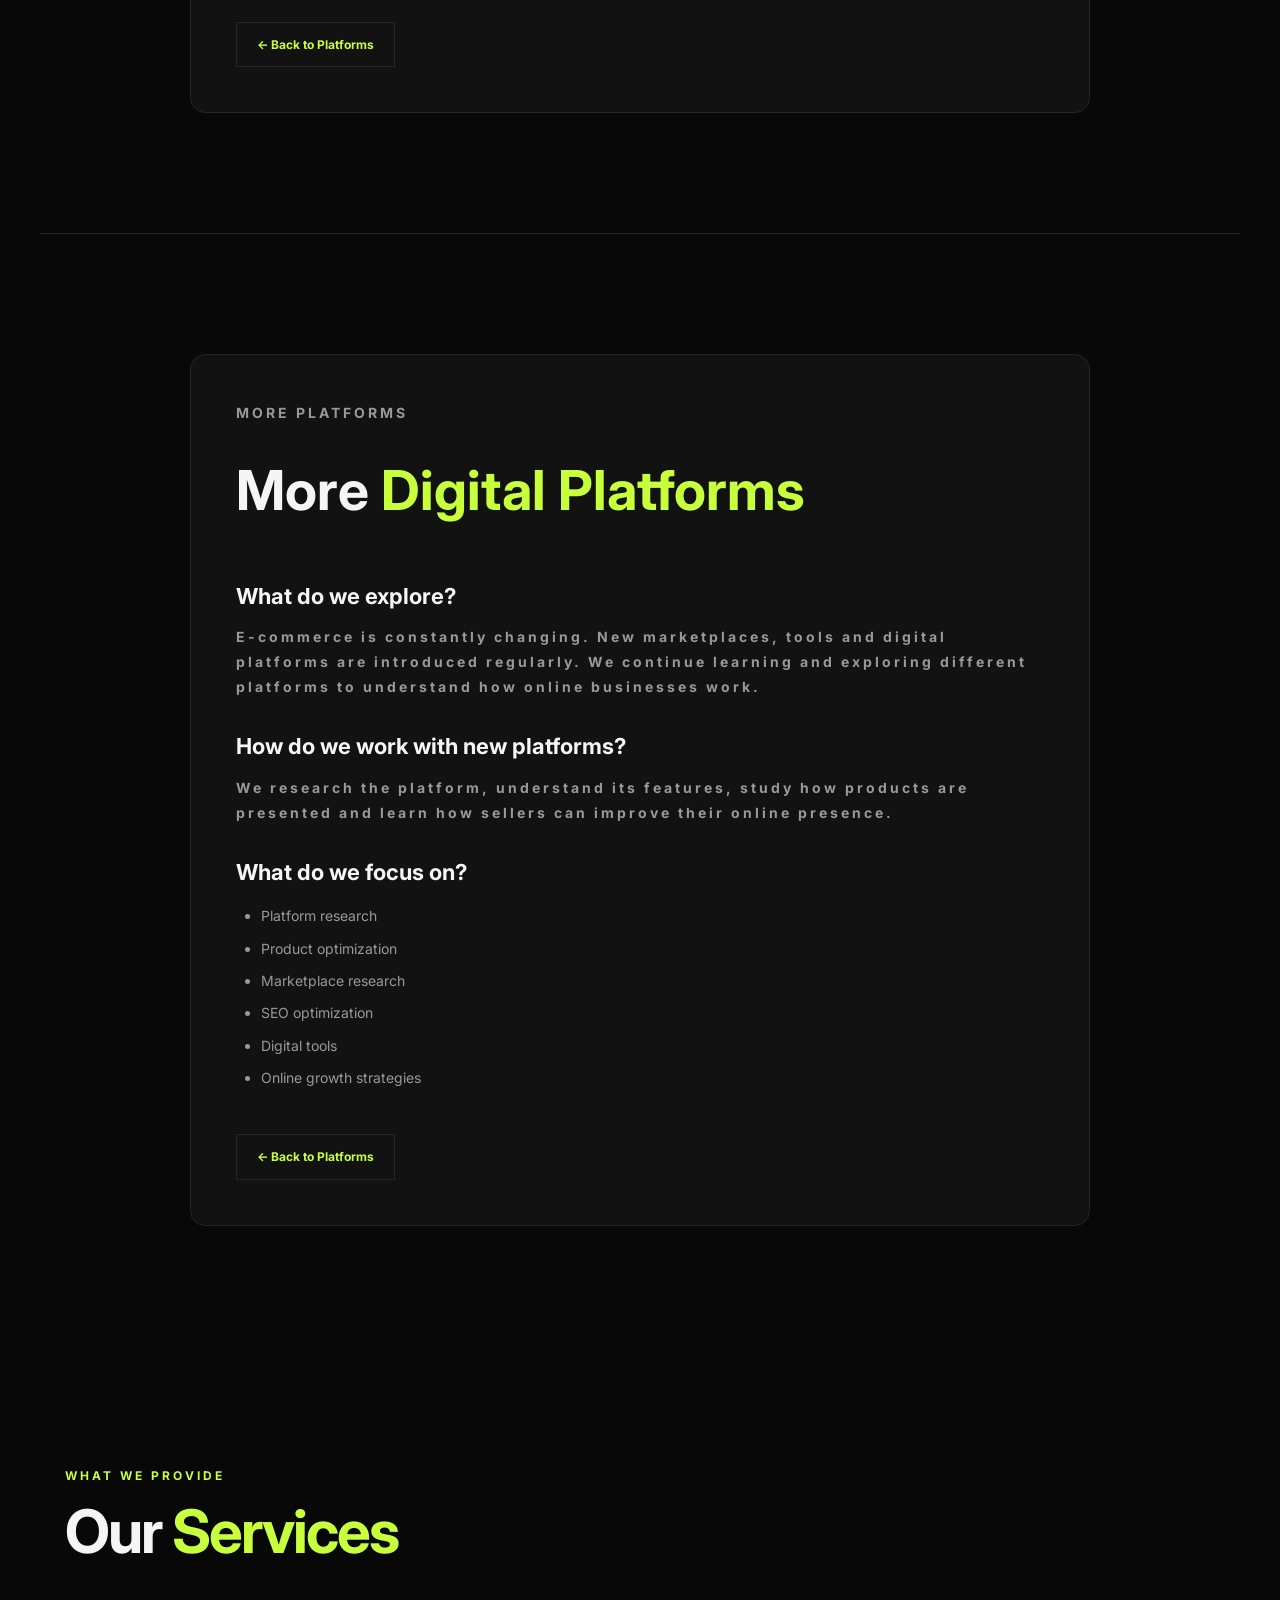
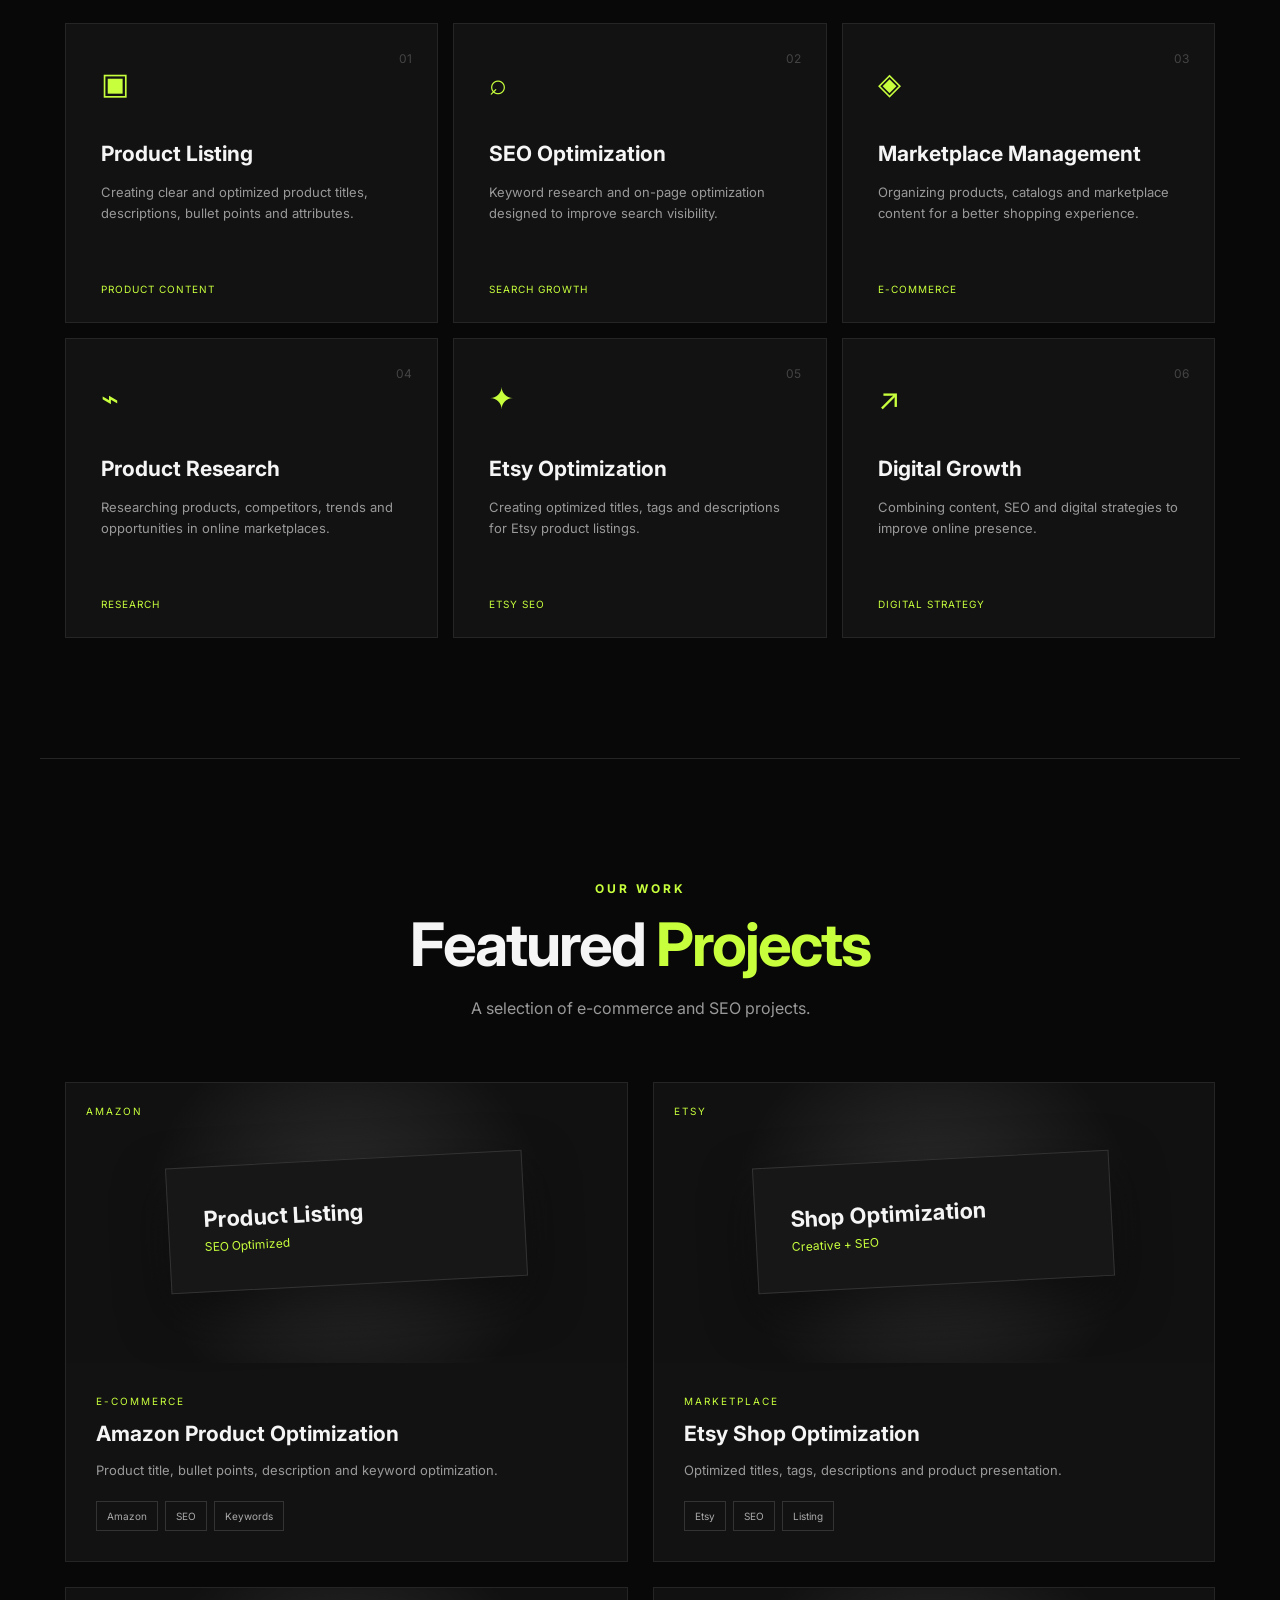
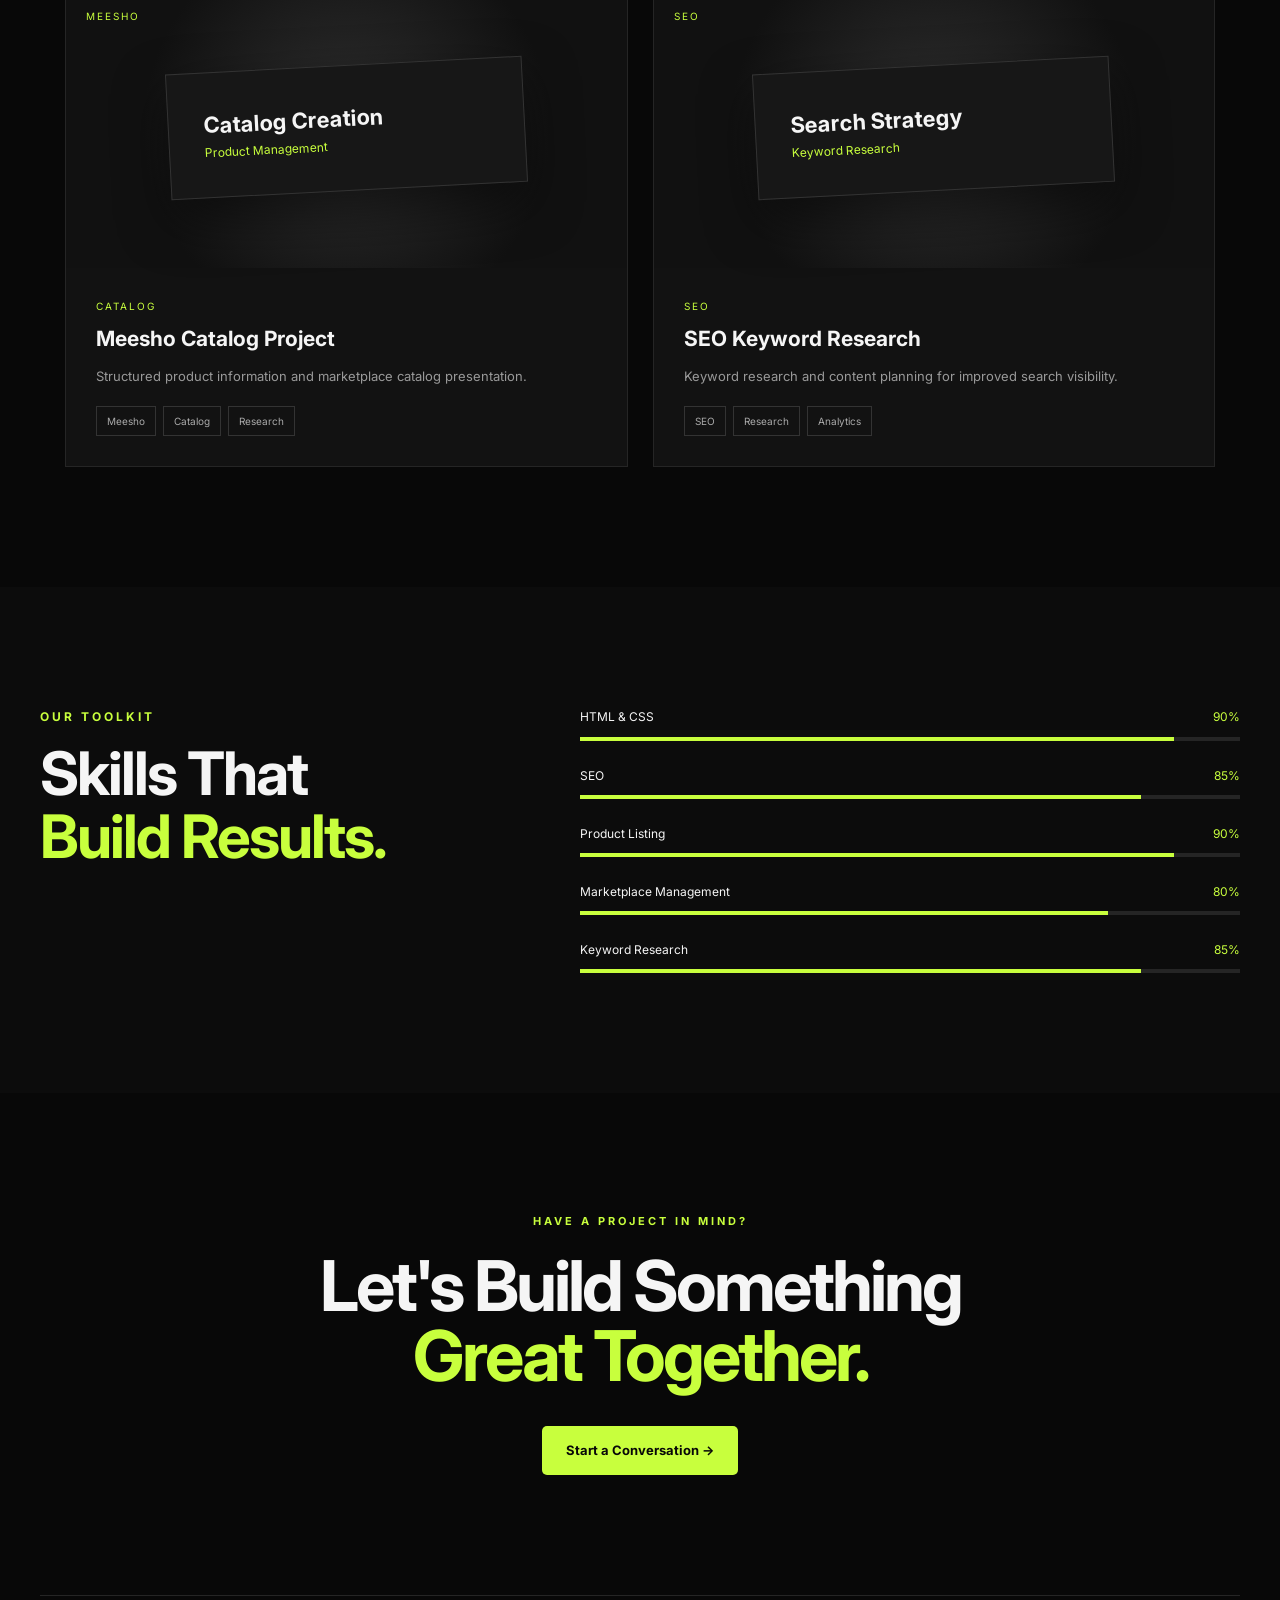
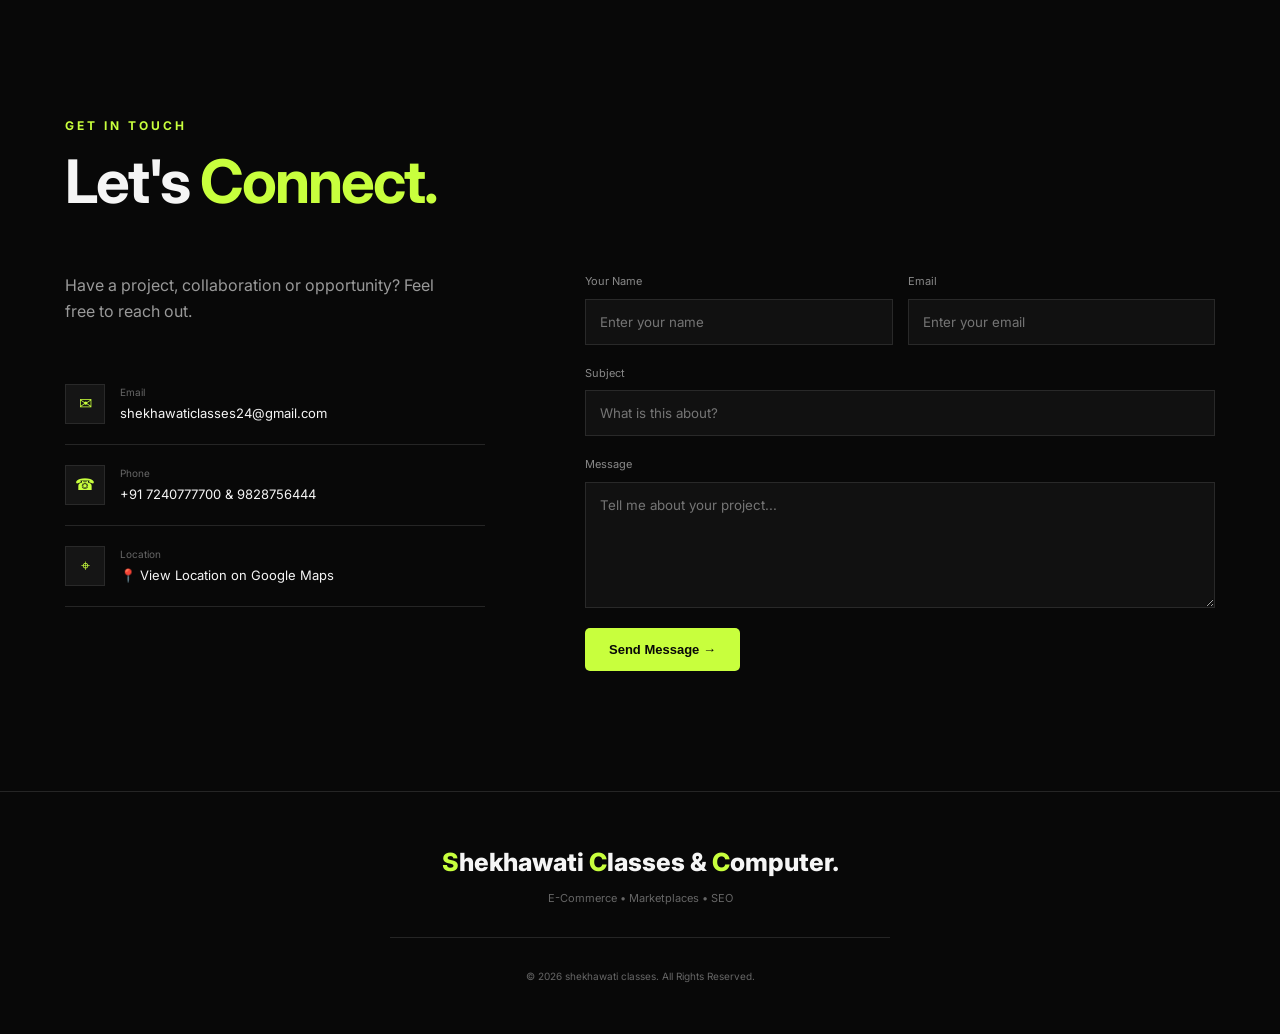
==== commit d037650c: "Update index.html" ====
--- a/index.html
+++ b/index.html
@@ -1197,7 +1197,10 @@
 
                     <small>Location</small>
 
-                    <p>Jhotwara & Vaishali Nagar</p>
+                    <a href="https://www.google.com/maps/search/?api=1&query=Shekhawati+Classes+and+Computer,+94+Sanjay+Nagar+A,+Opp+Angels+Academy+School,+Joshi+Marg,+Kalwar+Rd,+Jhotwara,+Jaipur,+Rajasthan+302012"
+   target="_blank">
+    📍 View Location on Google Maps
+</a>
 
                 </div>
 
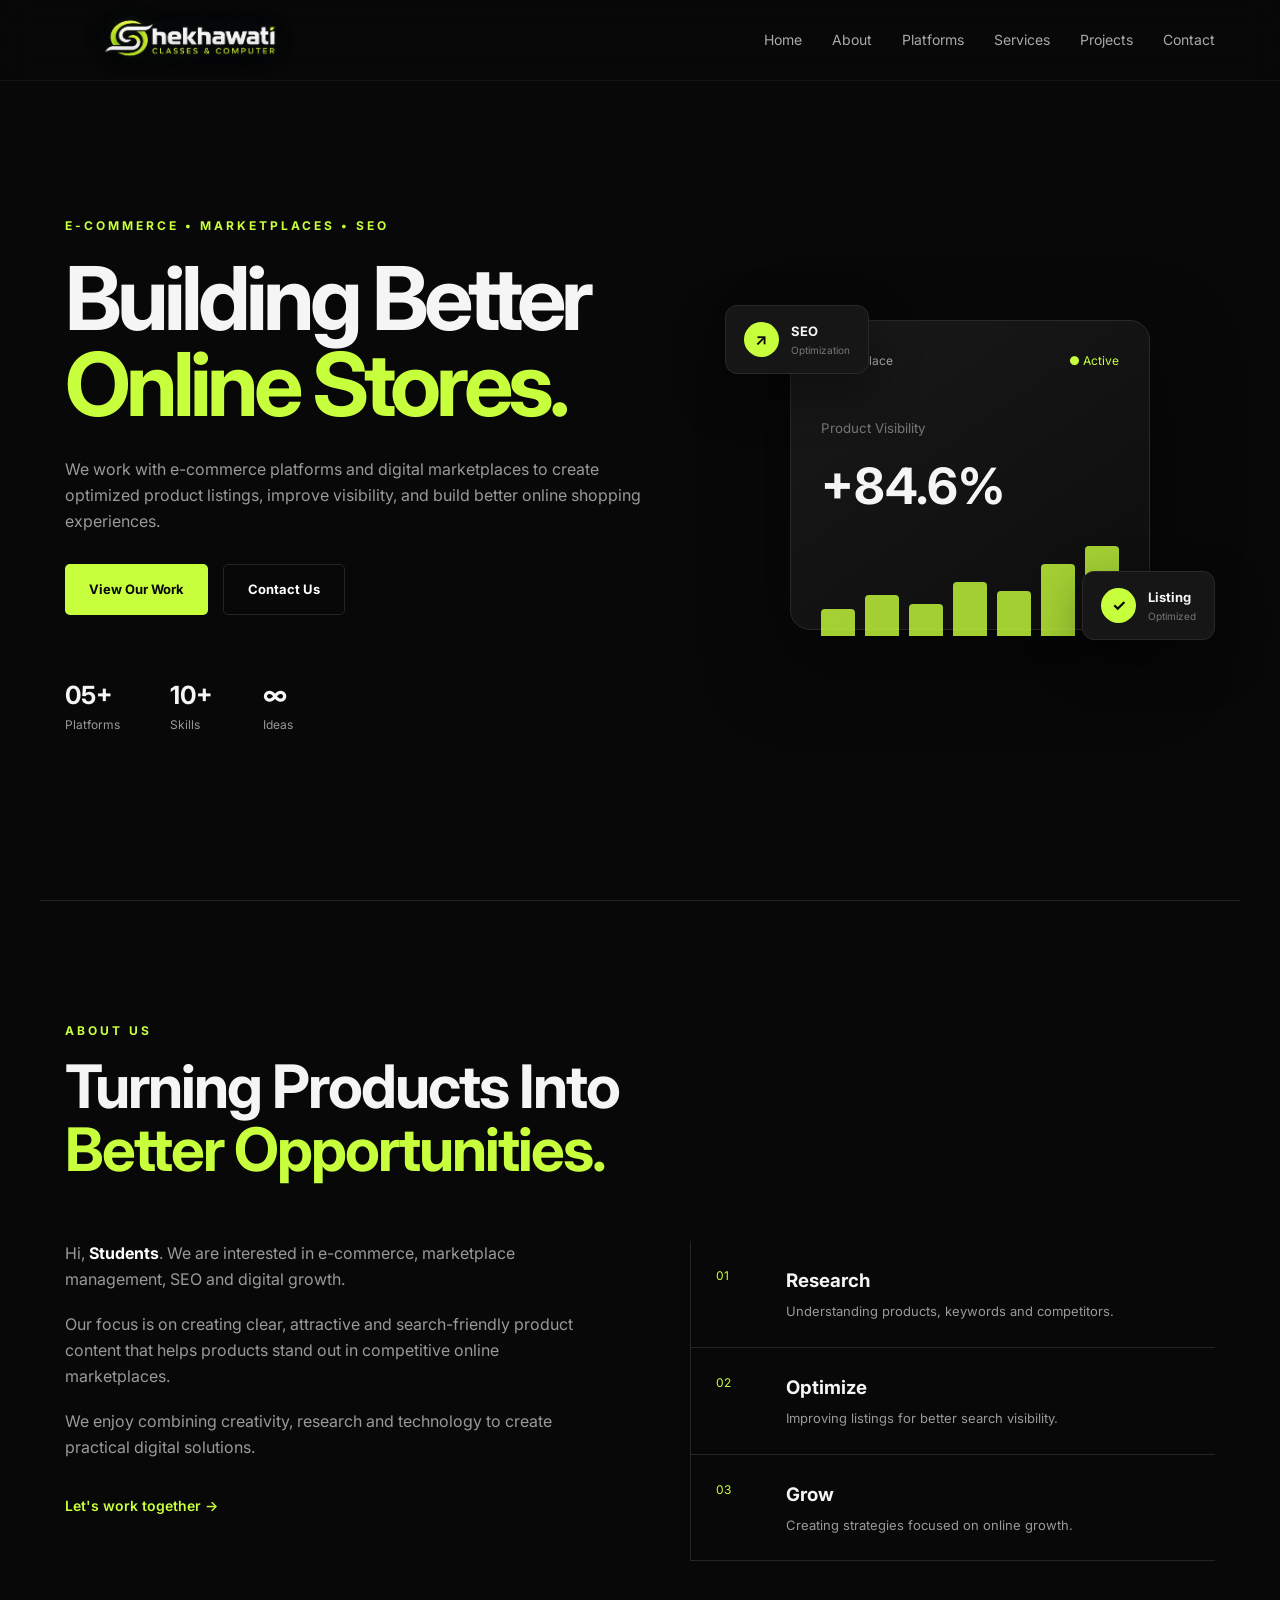
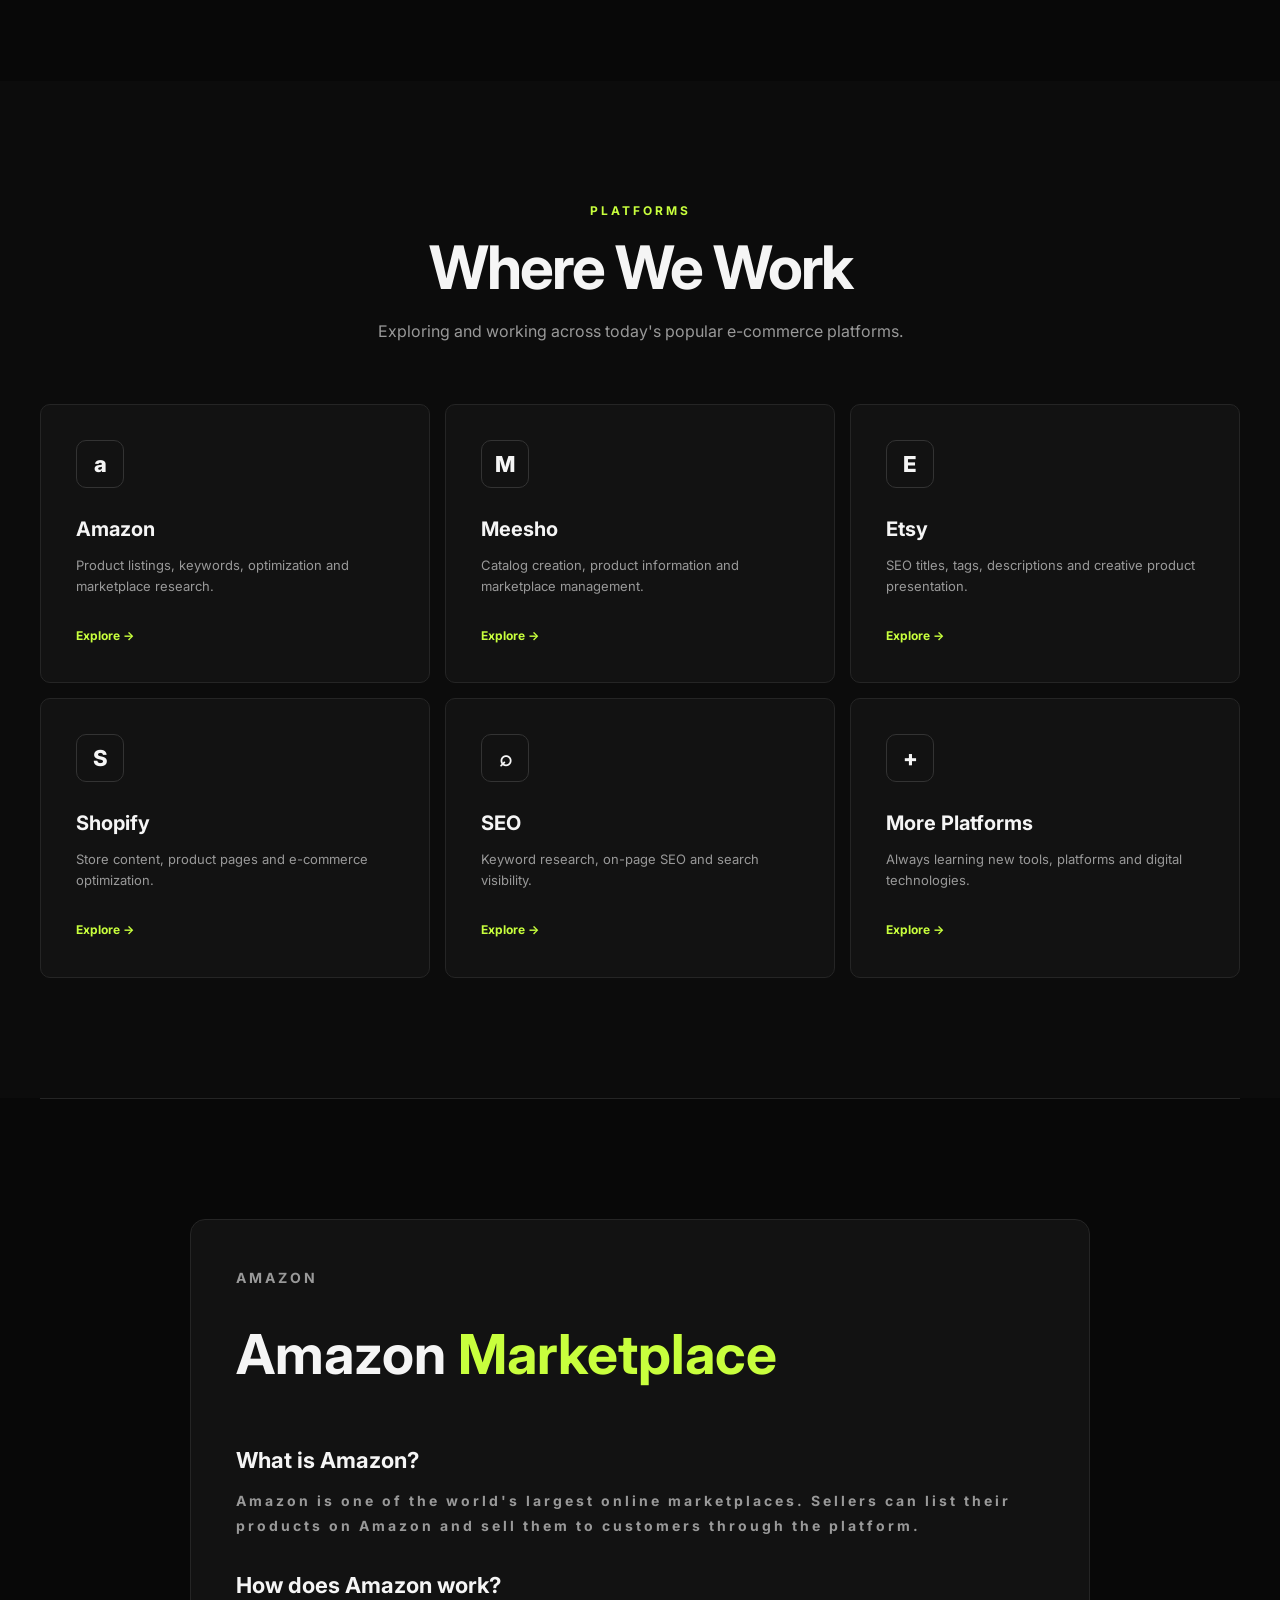
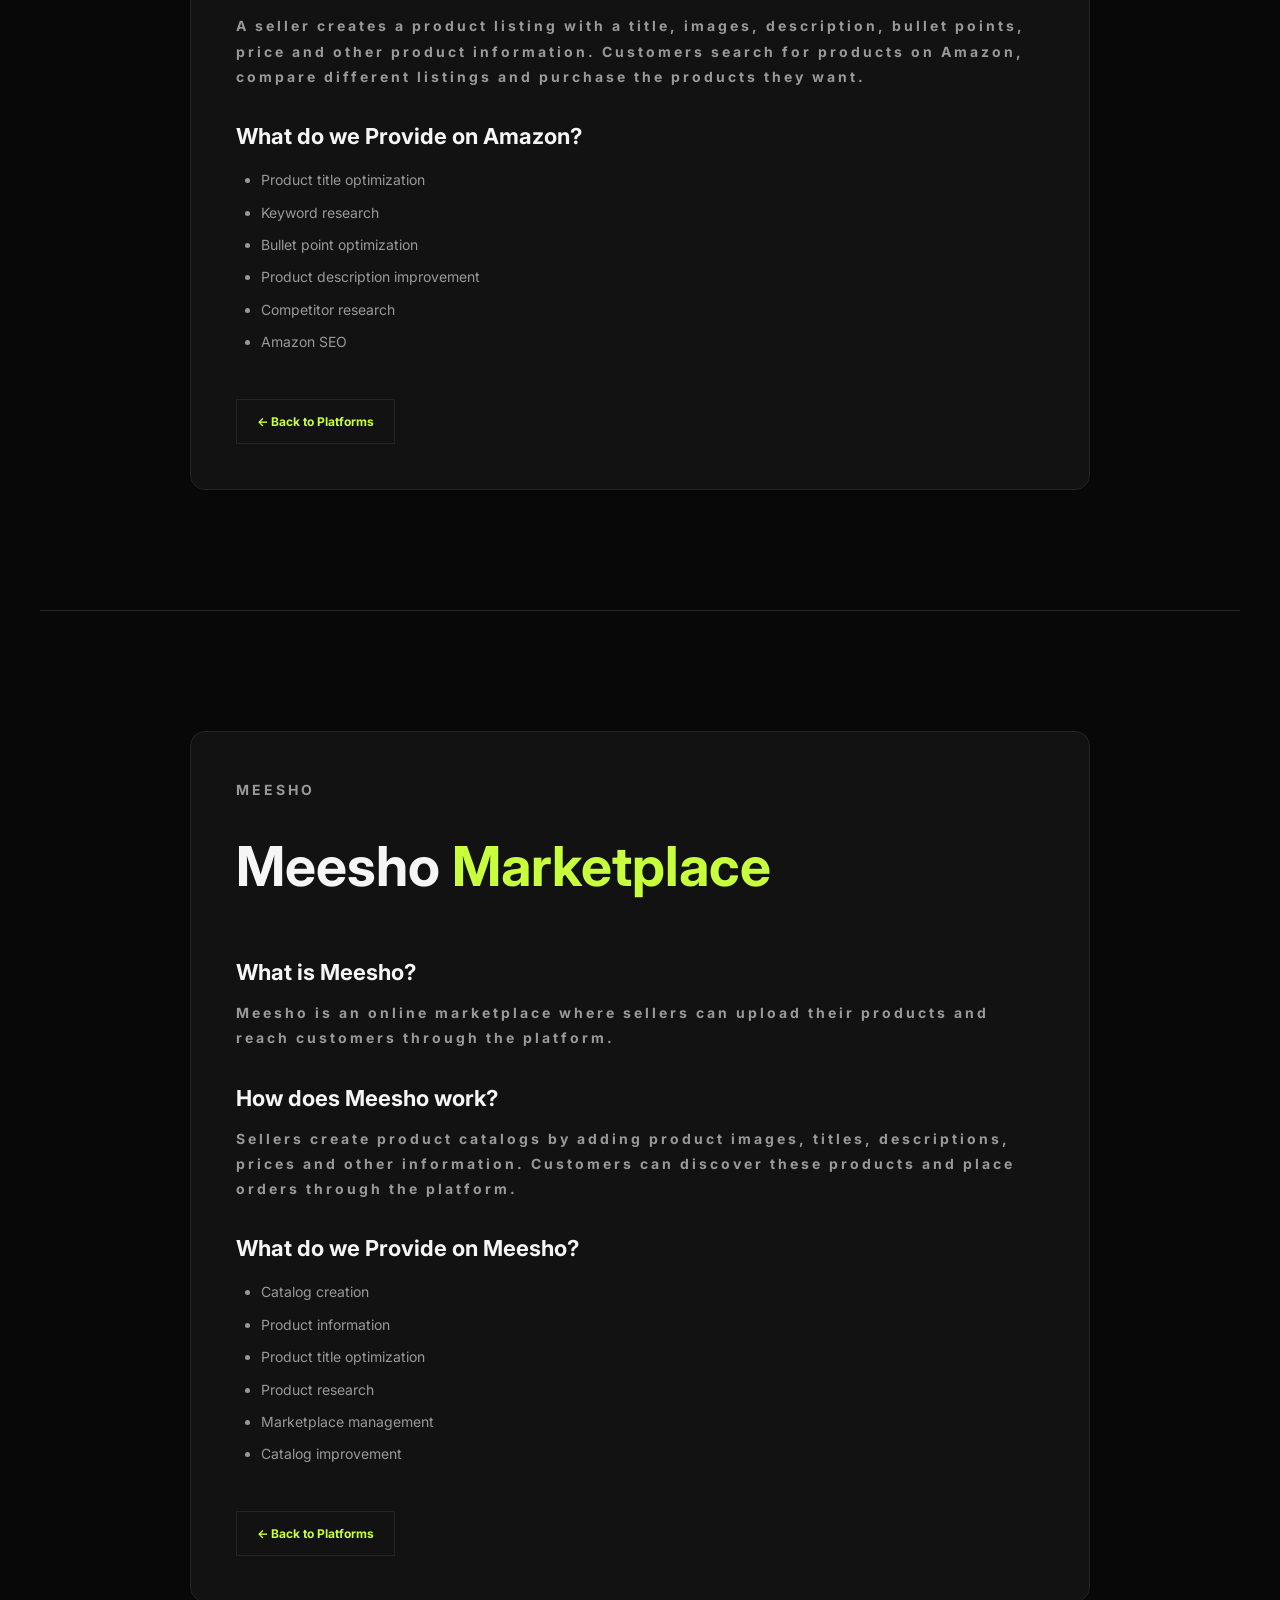
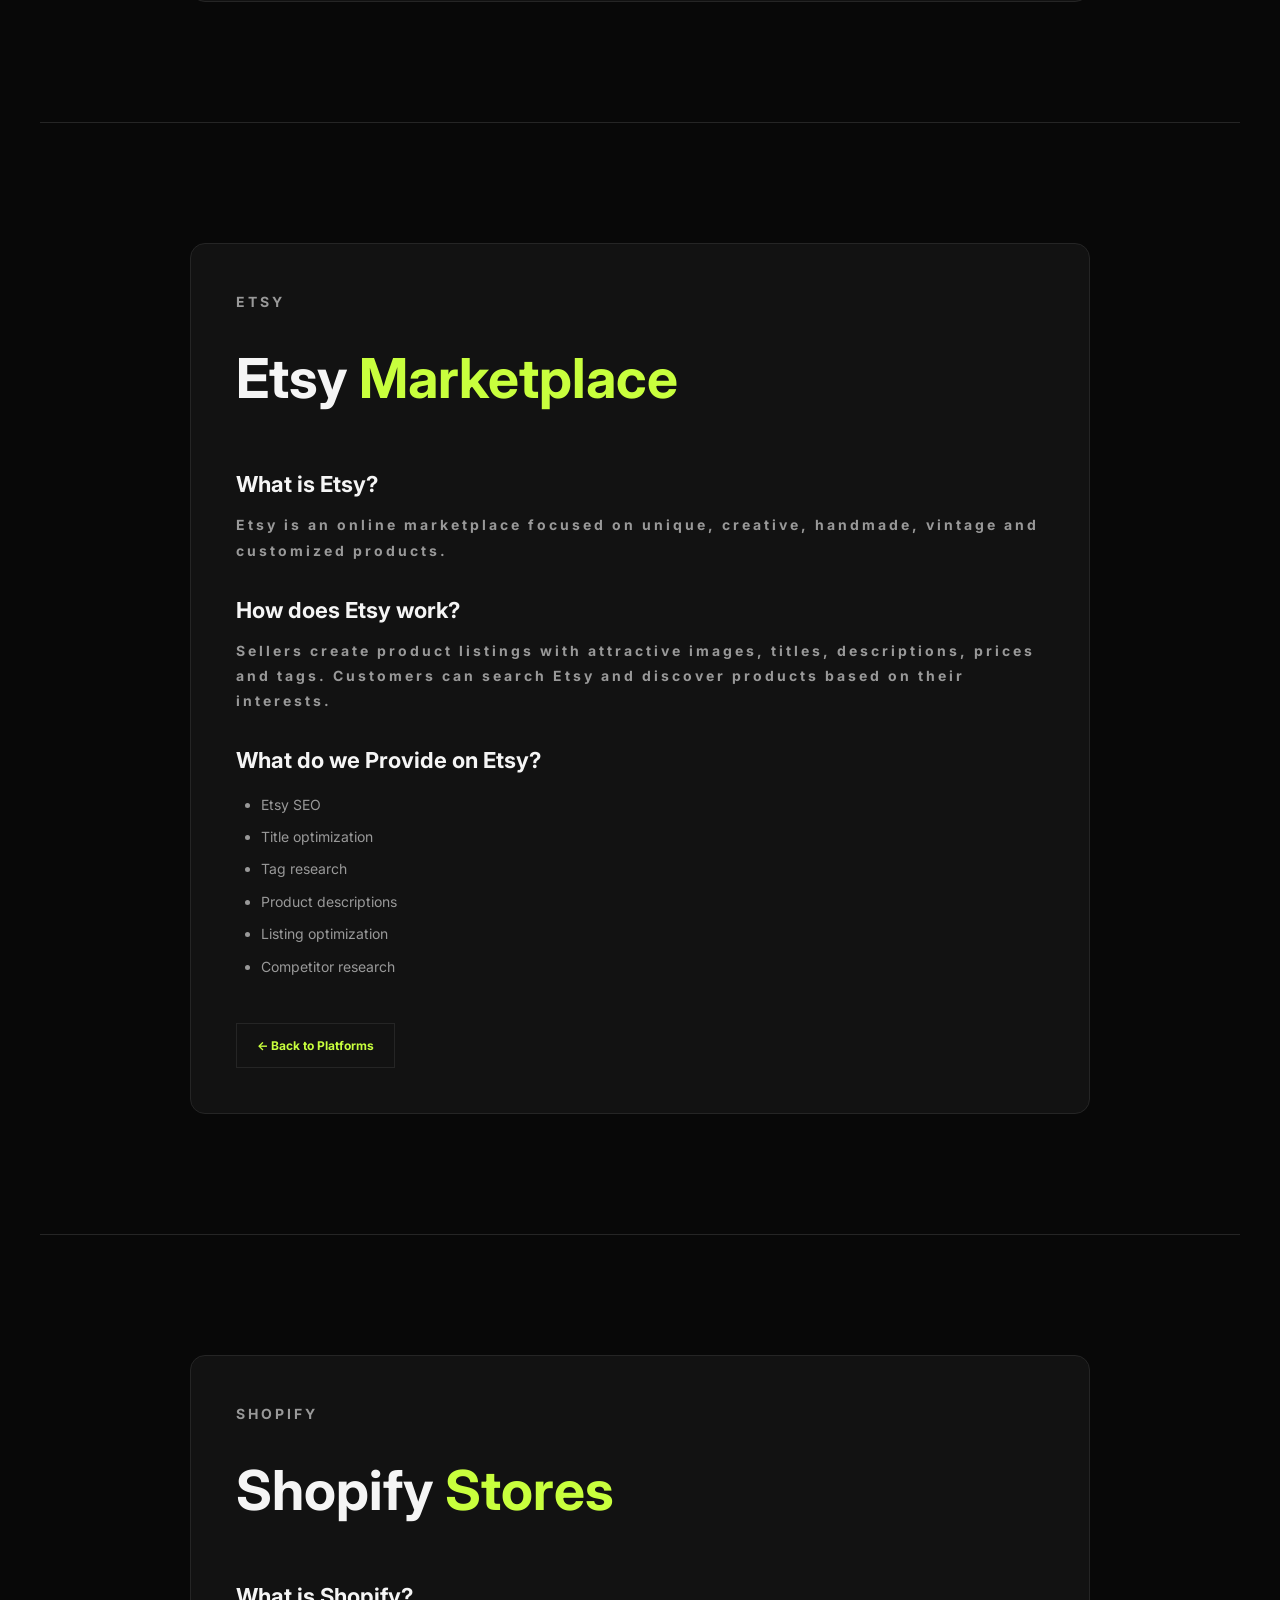
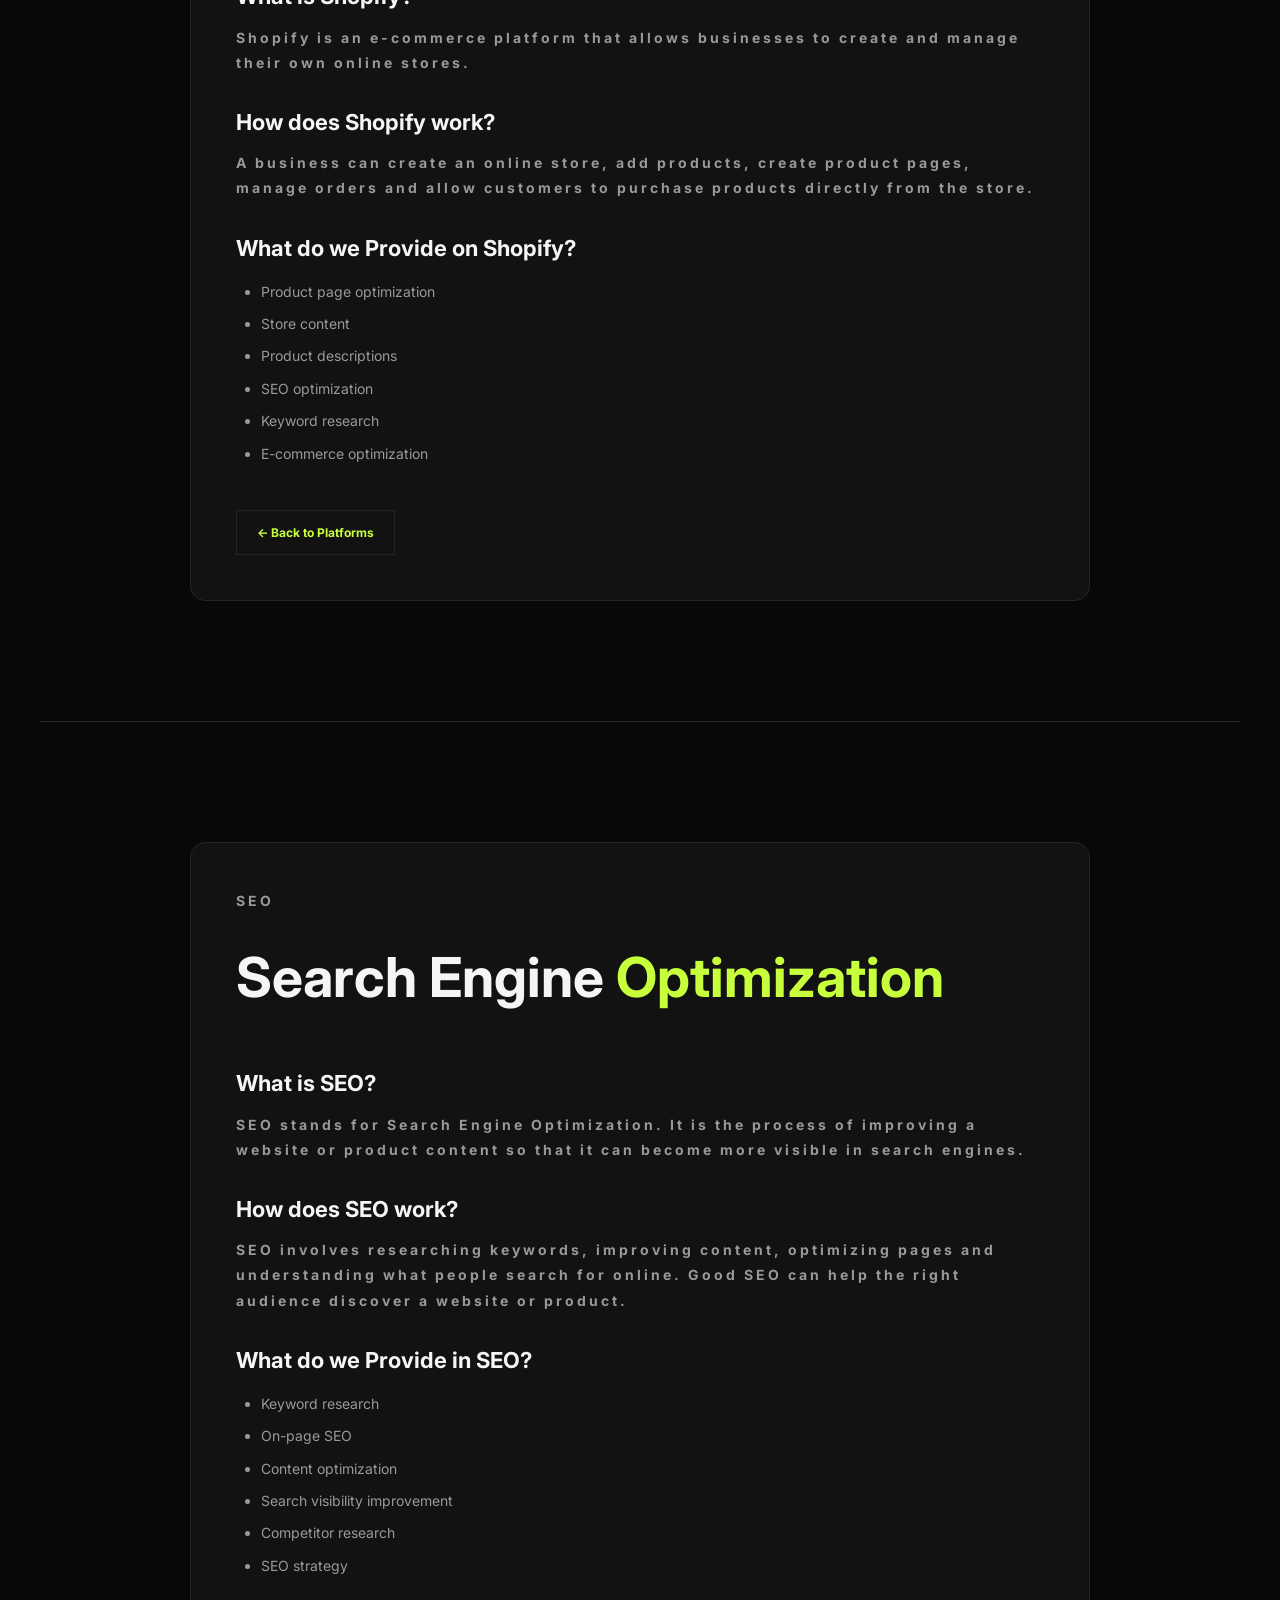
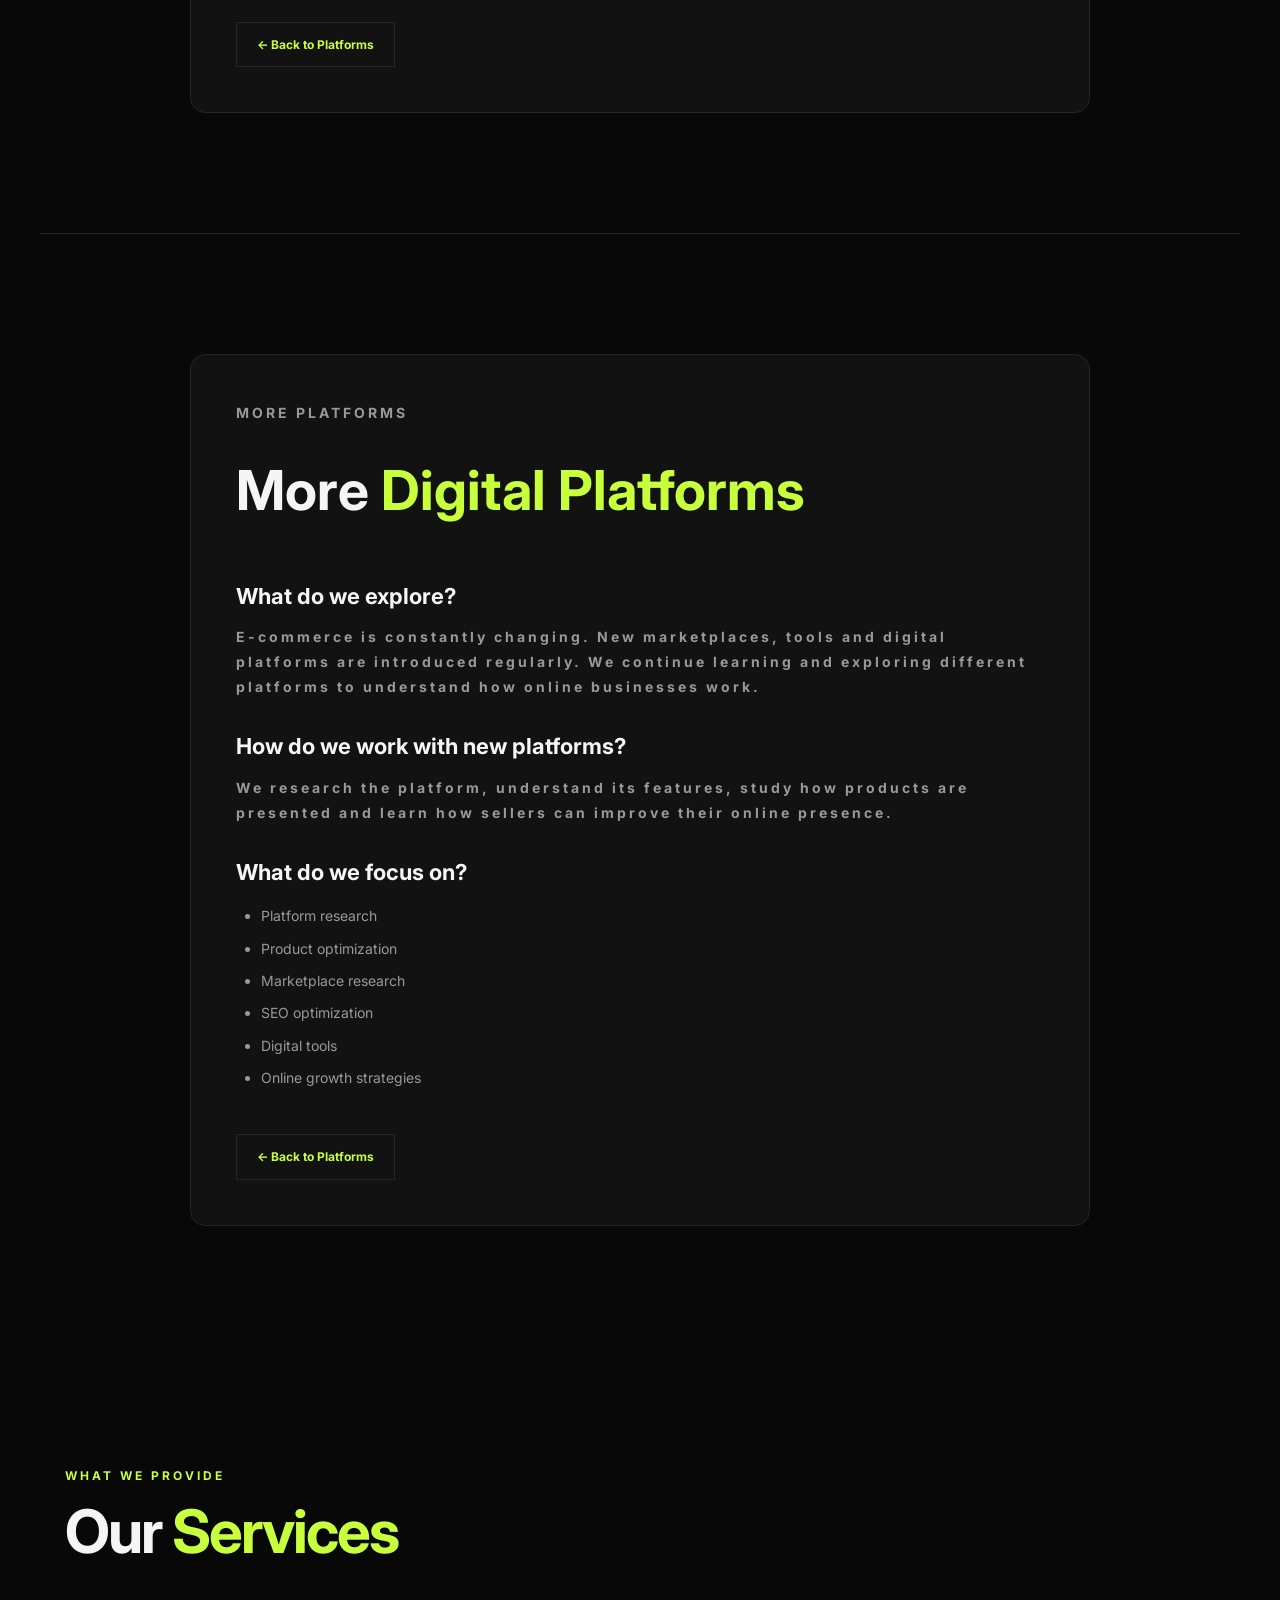
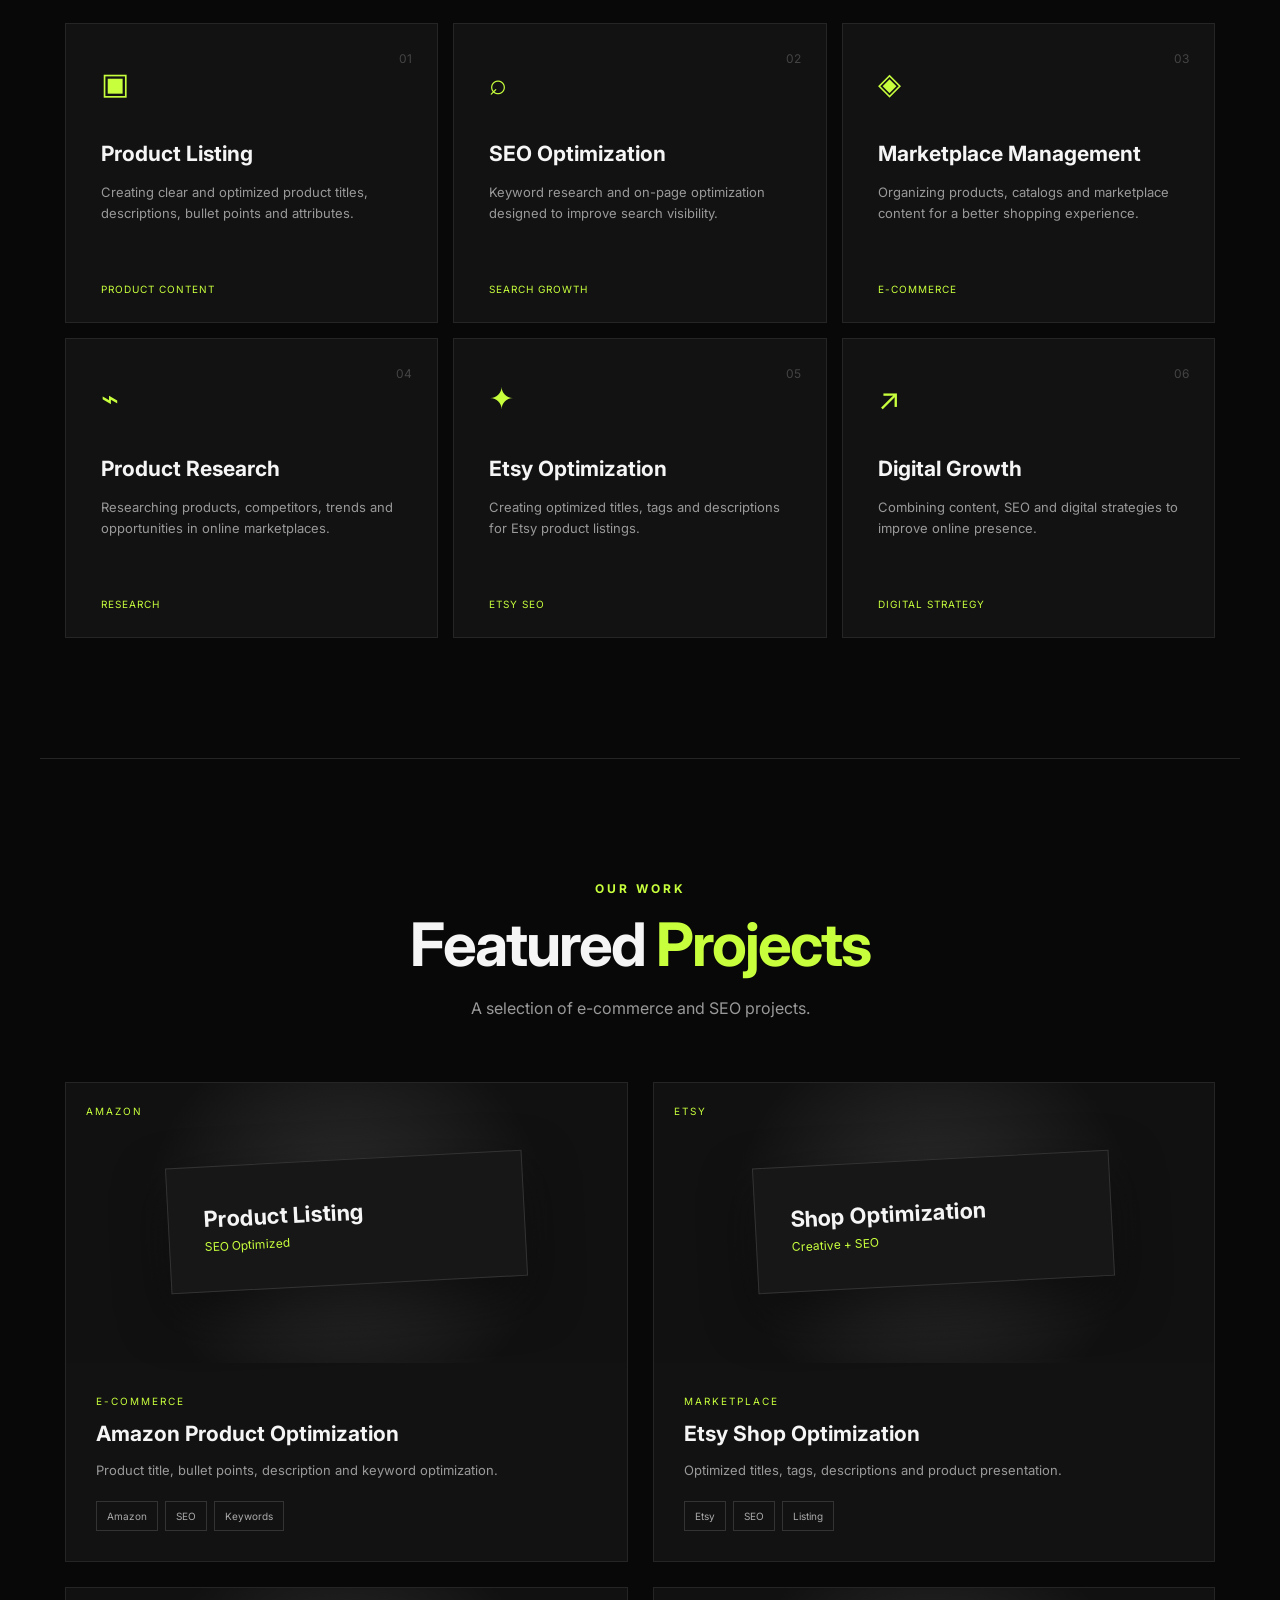
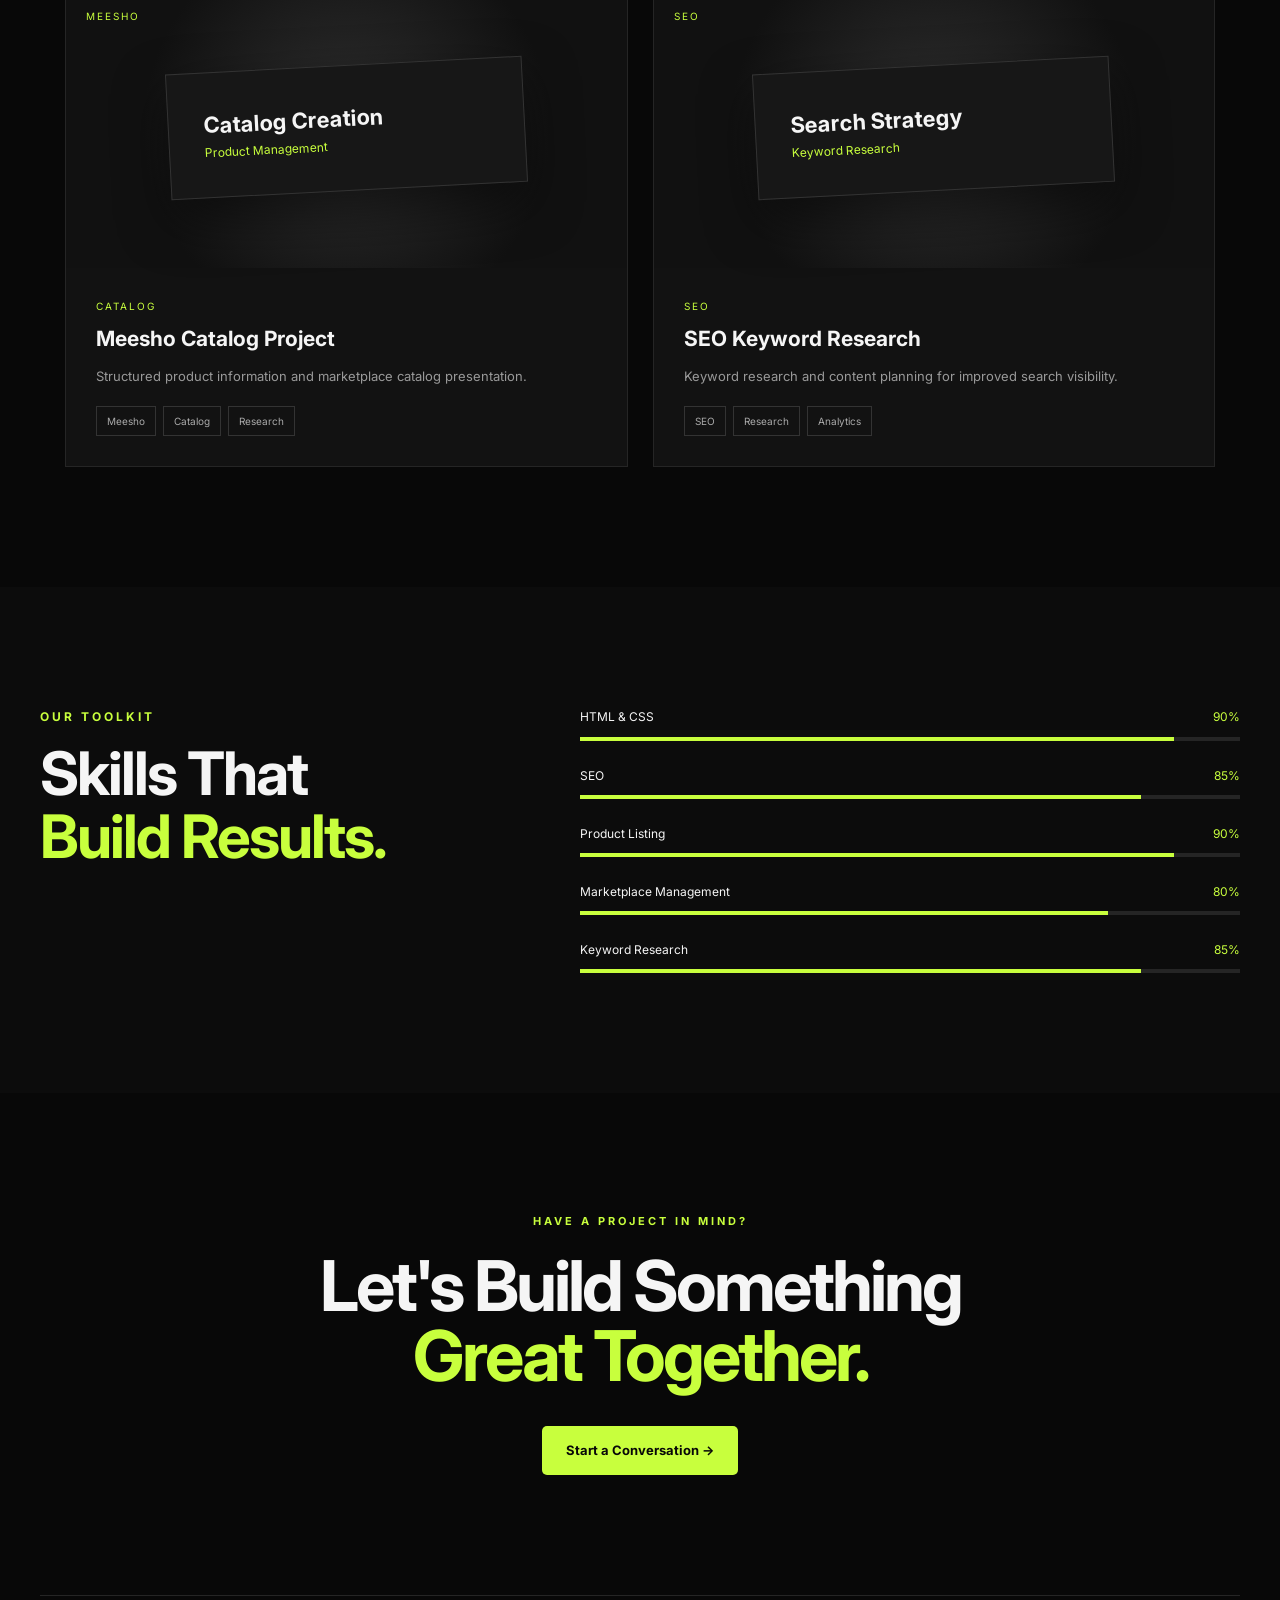
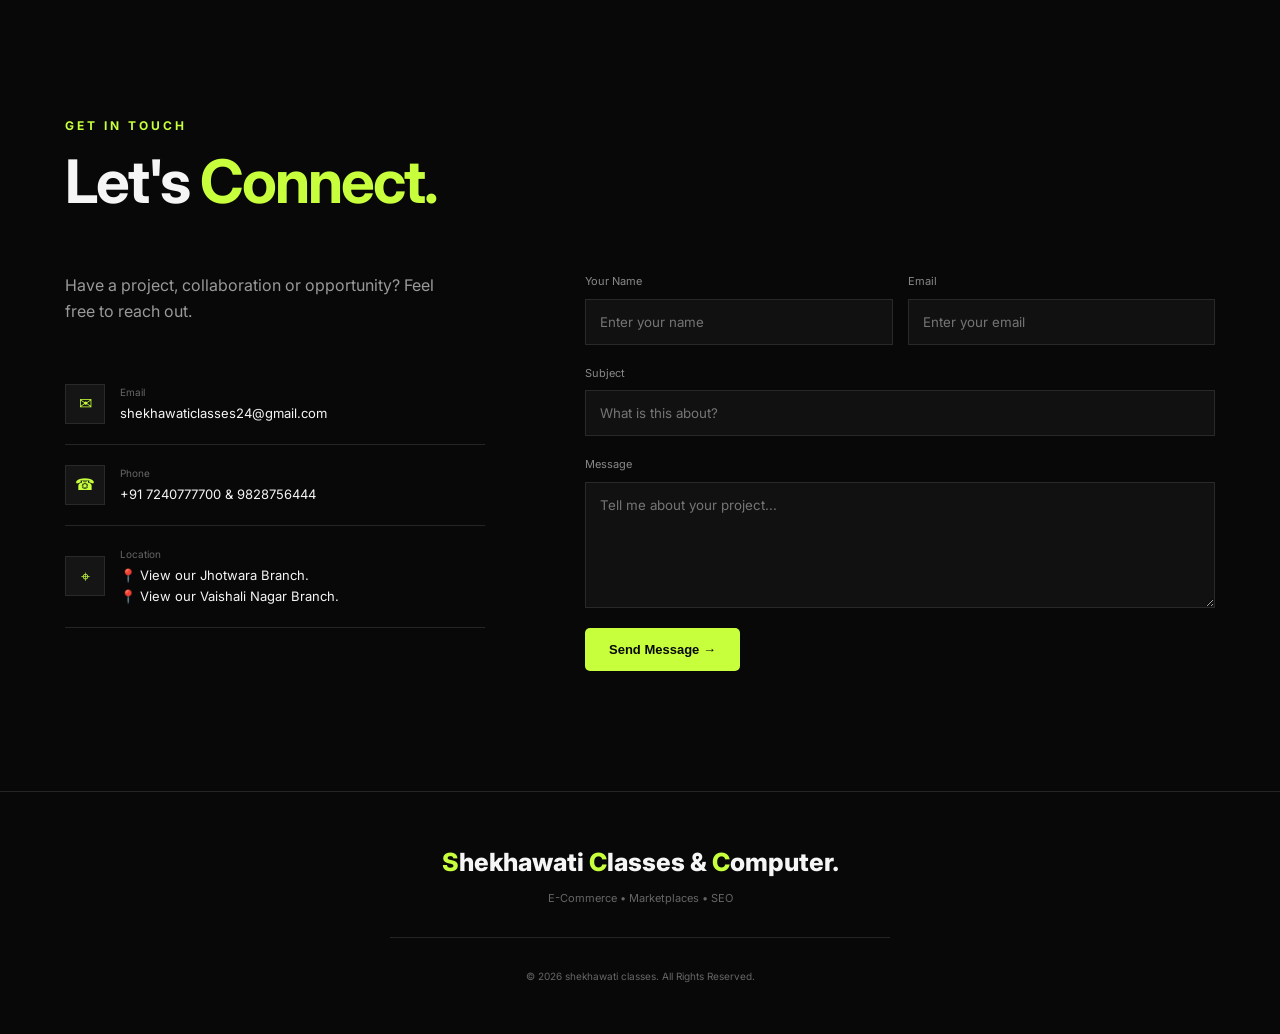
==== commit 7c5b8577: "Update index.html" ====
--- a/index.html
+++ b/index.html
@@ -1199,7 +1199,11 @@
 
                     <a href="https://www.google.com/maps/search/?api=1&query=Shekhawati+Classes+and+Computer,+94+Sanjay+Nagar+A,+Opp+Angels+Academy+School,+Joshi+Marg,+Kalwar+Rd,+Jhotwara,+Jaipur,+Rajasthan+302012"
    target="_blank">
-    📍 View Location on Google Maps
+    📍 View our Jhotwara Branch.
+</a>
+
+                    <a href="https://www.google.com/maps/search/?api=1&query=Chitrakoot+Marg,+near+KCC+Restaurant,+Akruti+Apartments,+Vaishali+Nagar,+Jaipur,+Rajasthan+302021" target="_blank">
+    📍 View our Vaishali Nagar Branch.
 </a>
 
                 </div>
